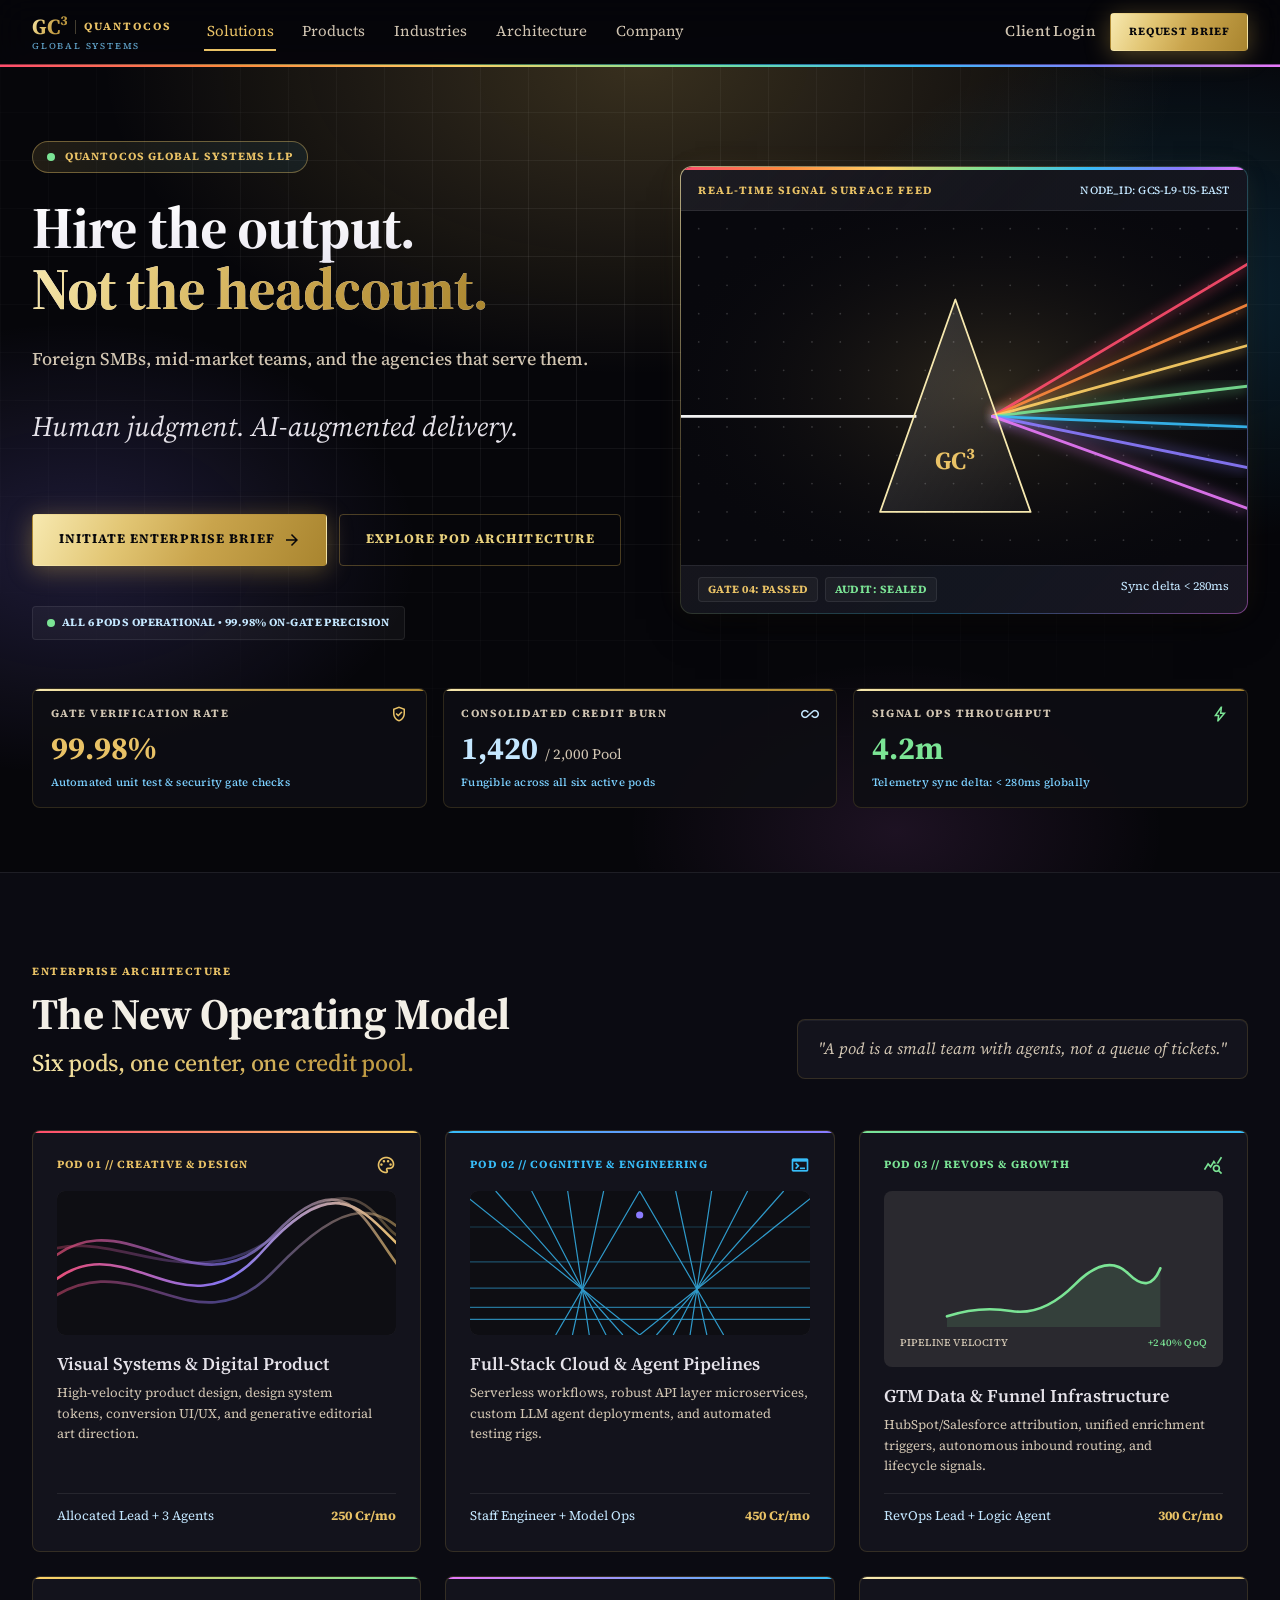
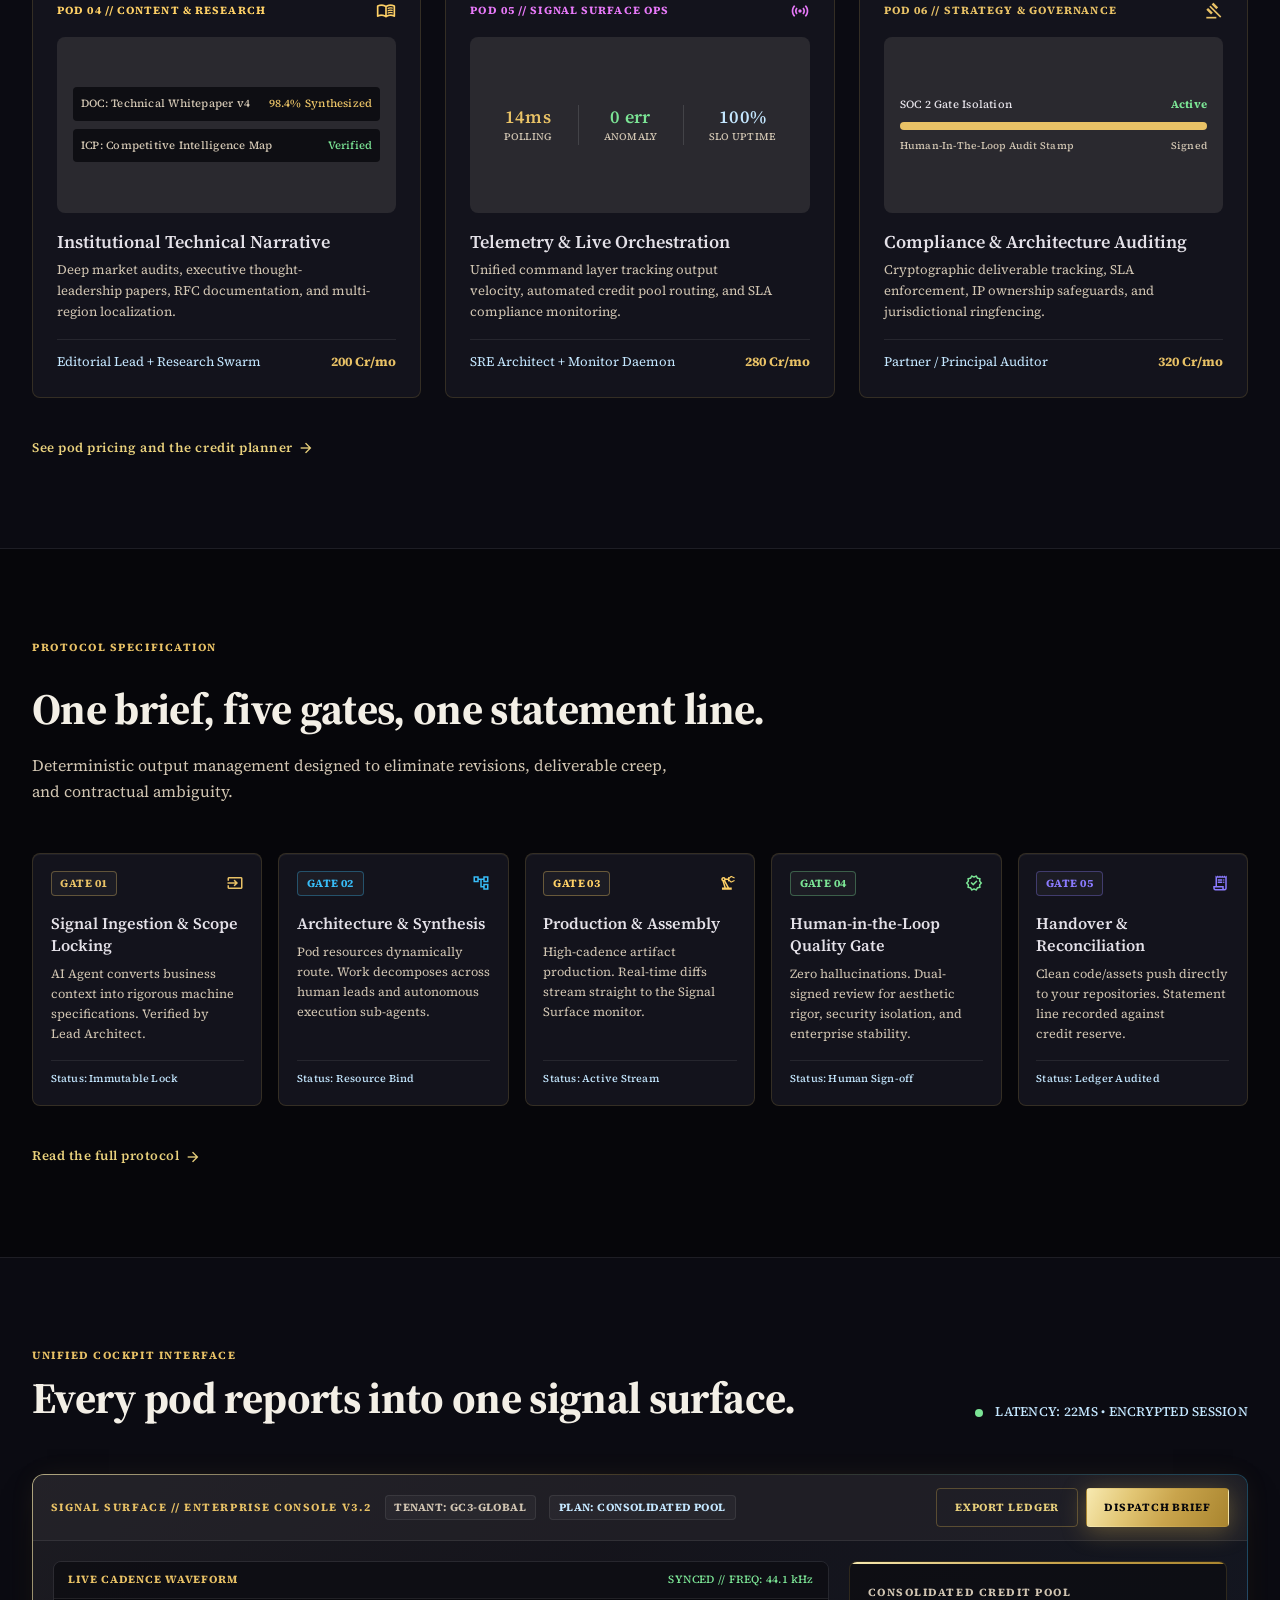
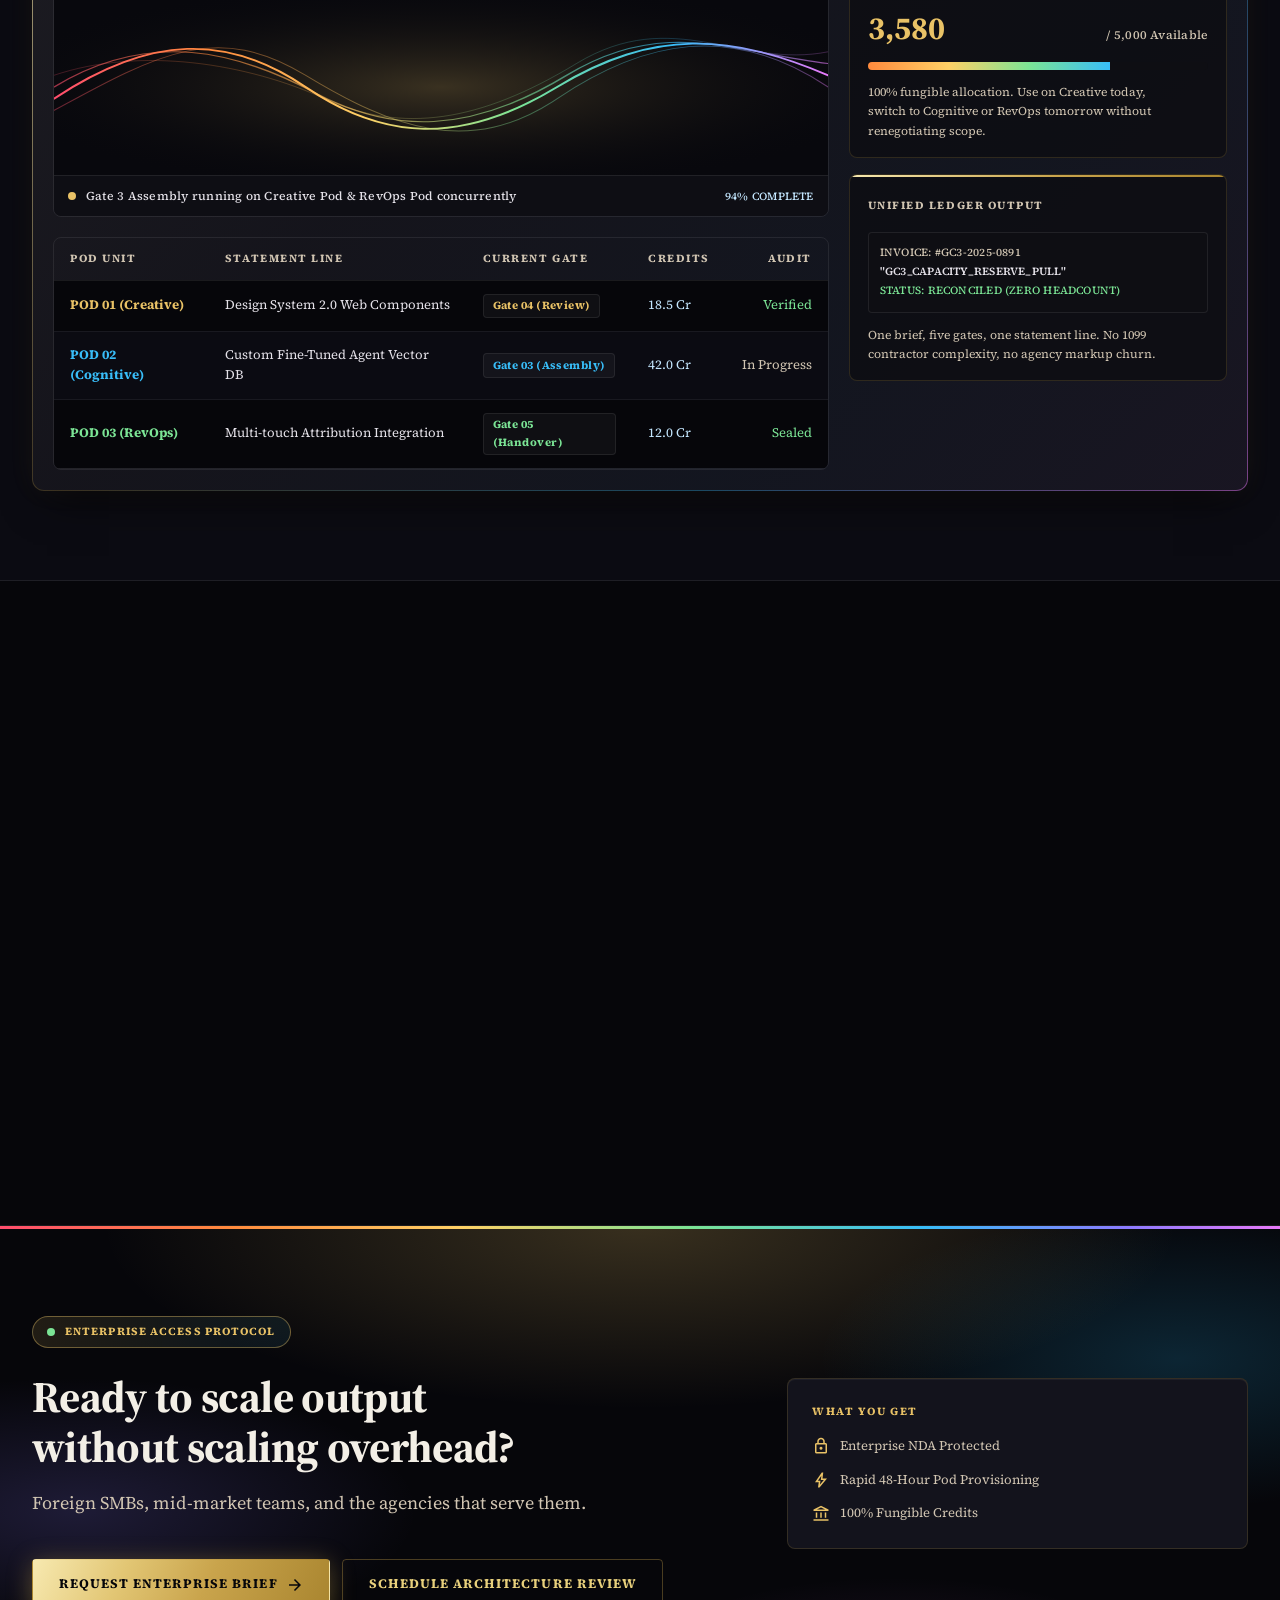
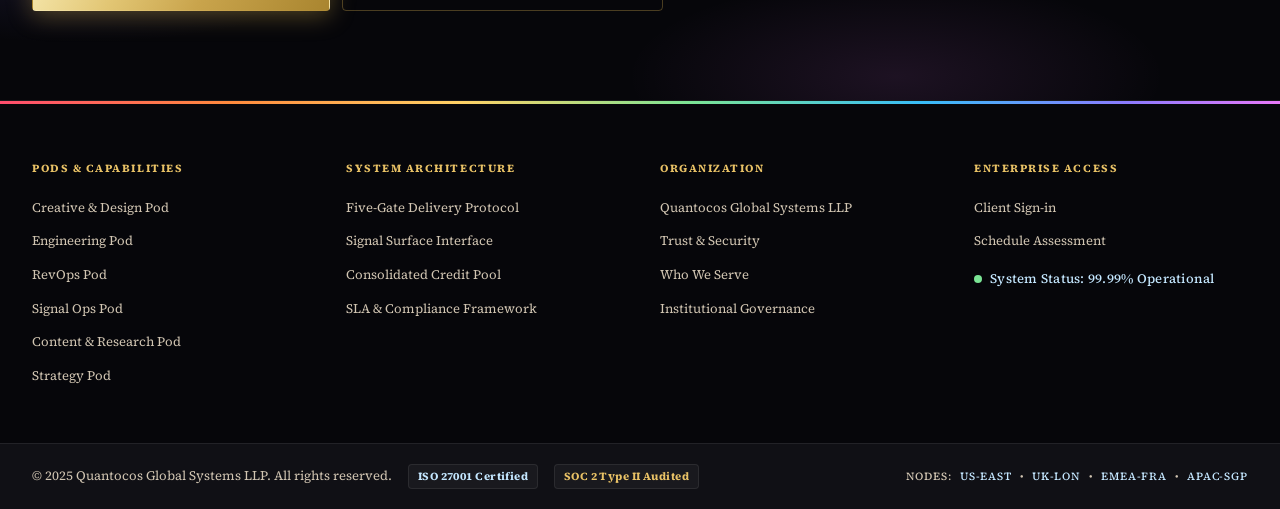
==== index.html @ 800452e9 "GC3 enterprise website: 7-page static site Co-Authored-By: Claude Sonnet 5.5 <noreply@anthropic.com>" ====
<!DOCTYPE html>
<html lang="en"><head><meta charset="utf-8"><meta name="viewport" content="width=device-width, initial-scale=1">
<title>Hire the output. Not the headcount. — GC³ | Quantocos Global Systems</title><meta name="description" content="GC³ by Quantocos Global Systems LLP: six pods, one credit pool, one statement line. Human judgment, AI-augmented delivery."><meta name="theme-color" content="#06060A">
<link rel="preconnect" href="https://fonts.googleapis.com"><link rel="preconnect" href="https://fonts.gstatic.com" crossorigin>
<link href="https://fonts.googleapis.com/css2?family=Source+Serif+4:ital,opsz,wght@0,8..60,400;0,8..60,500;0,8..60,600;0,8..60,700;1,8..60,400;1,8..60,600&display=swap" rel="stylesheet">
<link href="https://fonts.googleapis.com/css2?family=Material+Symbols+Outlined:opsz,wght,FILL,GRAD@24,400,0,0&display=swap" rel="stylesheet">
<link rel="stylesheet" href="assets/site.css"><style>
@media(min-width:1024px){#desk-nav{display:flex!important}#login-link{display:inline-flex!important}#menu-btn{display:none!important}}
@media(max-width:480px){#hdr-cta{padding:.55rem .8rem}}
</style>
<script>document.documentElement.className+=' js'</script></head>
<body><header class="site-header"><div class="wrap"><div class="bar-row">
<div class="row" style="gap:2rem;flex-wrap:nowrap"><a href="index.html" style="text-decoration:none;display:flex;flex-direction:column;line-height:1.15" aria-label="GC³ Quantocos home">
<span class="row" style="gap:.5rem;flex-wrap:nowrap"><span class="t-md gold-text" style="font-size:1.35rem;font-weight:700">GC³</span><span style="width:1px;height:14px;background:rgba(77,70,55,.9)"></span><span class="eyebrow" style="letter-spacing:.18em">Quantocos</span></span>
<span class="mono" style="font-size:9px;letter-spacing:.2em;color:#7bd0ff;opacity:.75">GLOBAL SYSTEMS</span></a>
<nav class="row" style="gap:1.5rem;display:none" id="desk-nav" aria-label="Primary"><a class="nav-link" href="index.html" aria-current="page">Solutions</a><a class="nav-link" href="products.html">Products</a><a class="nav-link" href="industries.html">Industries</a><a class="nav-link" href="architecture.html">Architecture</a><a class="nav-link" href="company.html">Company</a></nav></div>
<div class="row" style="gap:.75rem;flex-wrap:nowrap"><a class="nav-link mono" id="login-link" href="login.html" style="display:none">Client Login</a>
<a class="btn btn-primary btn-sm" id="hdr-cta" href="request-brief.html">Request Brief</a>
<button class="menu-btn" id="menu-btn" aria-label="Menu" aria-expanded="false" aria-controls="mobile-menu"><span class="material-symbols-outlined">menu</span></button></div></div></div>
<div class="mobile-menu" id="mobile-menu"><a class="m-link" href="index.html" aria-current="page">Solutions</a><a class="m-link" href="products.html">Products</a><a class="m-link" href="industries.html">Industries</a><a class="m-link" href="architecture.html">Architecture</a><a class="m-link" href="company.html">Company</a><a class="m-link" href="login.html">Client Login</a></div></header><main>
<section class="hero" style="padding-block:clamp(3rem,6vw,5rem) clamp(2.5rem,5vw,4rem)"><div class="grid-bg" style="position:absolute;inset:0"></div><div class="spectrum-line" style="position:absolute;top:0;left:0;right:0"></div>
<div class="wrap"><div class="hero-grid">
<div class="hero-copy">
<span class="pill reveal"><span class="dot pulse"></span>Quantocos Global Systems LLP</span>
<h1 class="t-hero reveal">Hire the output.<br><span class="gold-text">Not the headcount.</span></h1>
<p class="lead mt-3 reveal maxw-md" style="font-weight:500">Foreign SMBs, mid-market teams, and the agencies that serve them.</p>
<p class="t-serif mt-2 reveal">Human judgment. AI-augmented delivery.</p>
<div class="row mt-4 reveal"><a class="btn btn-primary" href="request-brief.html">Initiate Enterprise Brief <span class="material-symbols-outlined" style="font-size:18px">arrow_forward</span></a><a class="btn btn-secondary" href="#pod-matrix">Explore Pod Architecture</a></div>
<span class="chip mono mt-4 reveal" style="padding:.45rem .9rem;color:#c4e7ff;font-size:11px"><span class="dot"></span>ALL 6 PODS OPERATIONAL • 99.98% ON-GATE PRECISION</span>
</div>
<div class="hero-art reveal"><div class="cockpit">
<div class="spectrum-line"></div>
<div class="row between" style="padding:.7rem 1.1rem;border-bottom:1px solid var(--line)"><span class="eyebrow">Real-time signal surface feed</span><span class="mono" style="color:#c4e7ff;font-size:11px">NODE_ID: GCS-L9-US-EAST</span></div>
<div class="cockpit-stage" style="aspect-ratio:16/10"><svg viewBox="0 0 640 400" preserveAspectRatio="xMidYMid slice" aria-hidden="true"><defs><filter id="bl" x="-20%" y="-20%" width="140%" height="140%"><feGaussianBlur stdDeviation="6"/></filter><radialGradient id="pg" cx=".55" cy=".5" r=".6"><stop offset="0" stop-color="#e9c266" stop-opacity=".16"/><stop offset="1" stop-color="#06060A" stop-opacity="0"/></radialGradient><linearGradient id="pf" x1="0" x2="1" y1="0" y2="1"><stop offset="0" stop-color="#fff" stop-opacity=".16"/><stop offset="1" stop-color="#fff" stop-opacity=".03"/></linearGradient></defs><rect width="640" height="400" fill="#08080d"/><rect width="640" height="400" fill="url(#pg)"/><circle cx="20" cy="20" r="1" fill="rgba(255,255,255,.18)"/><circle cx="20" cy="52" r="1" fill="rgba(255,255,255,.18)"/><circle cx="20" cy="84" r="1" fill="rgba(255,255,255,.18)"/><circle cx="20" cy="116" r="1" fill="rgba(255,255,255,.18)"/><circle cx="20" cy="148" r="1" fill="rgba(255,255,255,.18)"/><circle cx="20" cy="180" r="1" fill="rgba(255,255,255,.18)"/><circle cx="20" cy="212" r="1" fill="rgba(255,255,255,.18)"/><circle cx="20" cy="244" r="1" fill="rgba(255,255,255,.18)"/><circle cx="20" cy="276" r="1" fill="rgba(255,255,255,.18)"/><circle cx="20" cy="308" r="1" fill="rgba(255,255,255,.18)"/><circle cx="20" cy="340" r="1" fill="rgba(255,255,255,.18)"/><circle cx="20" cy="372" r="1" fill="rgba(255,255,255,.18)"/><circle cx="52" cy="20" r="1" fill="rgba(255,255,255,.18)"/><circle cx="52" cy="52" r="1" fill="rgba(255,255,255,.18)"/><circle cx="52" cy="84" r="1" fill="rgba(255,255,255,.18)"/><circle cx="52" cy="116" r="1" fill="rgba(255,255,255,.18)"/><circle cx="52" cy="148" r="1" fill="rgba(255,255,255,.18)"/><circle cx="52" cy="180" r="1" fill="rgba(255,255,255,.18)"/><circle cx="52" cy="212" r="1" fill="rgba(255,255,255,.18)"/><circle cx="52" cy="244" r="1" fill="rgba(255,255,255,.18)"/><circle cx="52" cy="276" r="1" fill="rgba(255,255,255,.18)"/><circle cx="52" cy="308" r="1" fill="rgba(255,255,255,.18)"/><circle cx="52" cy="340" r="1" fill="rgba(255,255,255,.18)"/><circle cx="52" cy="372" r="1" fill="rgba(255,255,255,.18)"/><circle cx="84" cy="20" r="1" fill="rgba(255,255,255,.18)"/><circle cx="84" cy="52" r="1" fill="rgba(255,255,255,.18)"/><circle cx="84" cy="84" r="1" fill="rgba(255,255,255,.18)"/><circle cx="84" cy="116" r="1" fill="rgba(255,255,255,.18)"/><circle cx="84" cy="148" r="1" fill="rgba(255,255,255,.18)"/><circle cx="84" cy="180" r="1" fill="rgba(255,255,255,.18)"/><circle cx="84" cy="212" r="1" fill="rgba(255,255,255,.18)"/><circle cx="84" cy="244" r="1" fill="rgba(255,255,255,.18)"/><circle cx="84" cy="276" r="1" fill="rgba(255,255,255,.18)"/><circle cx="84" cy="308" r="1" fill="rgba(255,255,255,.18)"/><circle cx="84" cy="340" r="1" fill="rgba(255,255,255,.18)"/><circle cx="84" cy="372" r="1" fill="rgba(255,255,255,.18)"/><circle cx="116" cy="20" r="1" fill="rgba(255,255,255,.18)"/><circle cx="116" cy="52" r="1" fill="rgba(255,255,255,.18)"/><circle cx="116" cy="84" r="1" fill="rgba(255,255,255,.18)"/><circle cx="116" cy="116" r="1" fill="rgba(255,255,255,.18)"/><circle cx="116" cy="148" r="1" fill="rgba(255,255,255,.18)"/><circle cx="116" cy="180" r="1" fill="rgba(255,255,255,.18)"/><circle cx="116" cy="212" r="1" fill="rgba(255,255,255,.18)"/><circle cx="116" cy="244" r="1" fill="rgba(255,255,255,.18)"/><circle cx="116" cy="276" r="1" fill="rgba(255,255,255,.18)"/><circle cx="116" cy="308" r="1" fill="rgba(255,255,255,.18)"/><circle cx="116" cy="340" r="1" fill="rgba(255,255,255,.18)"/><circle cx="116" cy="372" r="1" fill="rgba(255,255,255,.18)"/><circle cx="148" cy="20" r="1" fill="rgba(255,255,255,.18)"/><circle cx="148" cy="52" r="1" fill="rgba(255,255,255,.18)"/><circle cx="148" cy="84" r="1" fill="rgba(255,255,255,.18)"/><circle cx="148" cy="116" r="1" fill="rgba(255,255,255,.18)"/><circle cx="148" cy="148" r="1" fill="rgba(255,255,255,.18)"/><circle cx="148" cy="180" r="1" fill="rgba(255,255,255,.18)"/><circle cx="148" cy="212" r="1" fill="rgba(255,255,255,.18)"/><circle cx="148" cy="244" r="1" fill="rgba(255,255,255,.18)"/><circle cx="148" cy="276" r="1" fill="rgba(255,255,255,.18)"/><circle cx="148" cy="308" r="1" fill="rgba(255,255,255,.18)"/><circle cx="148" cy="340" r="1" fill="rgba(255,255,255,.18)"/><circle cx="148" cy="372" r="1" fill="rgba(255,255,255,.18)"/><circle cx="180" cy="20" r="1" fill="rgba(255,255,255,.18)"/><circle cx="180" cy="52" r="1" fill="rgba(255,255,255,.18)"/><circle cx="180" cy="84" r="1" fill="rgba(255,255,255,.18)"/><circle cx="180" cy="116" r="1" fill="rgba(255,255,255,.18)"/><circle cx="180" cy="148" r="1" fill="rgba(255,255,255,.18)"/><circle cx="180" cy="180" r="1" fill="rgba(255,255,255,.18)"/><circle cx="180" cy="212" r="1" fill="rgba(255,255,255,.18)"/><circle cx="180" cy="244" r="1" fill="rgba(255,255,255,.18)"/><circle cx="180" cy="276" r="1" fill="rgba(255,255,255,.18)"/><circle cx="180" cy="308" r="1" fill="rgba(255,255,255,.18)"/><circle cx="180" cy="340" r="1" fill="rgba(255,255,255,.18)"/><circle cx="180" cy="372" r="1" fill="rgba(255,255,255,.18)"/><circle cx="212" cy="20" r="1" fill="rgba(255,255,255,.18)"/><circle cx="212" cy="52" r="1" fill="rgba(255,255,255,.18)"/><circle cx="212" cy="84" r="1" fill="rgba(255,255,255,.18)"/><circle cx="212" cy="116" r="1" fill="rgba(255,255,255,.18)"/><circle cx="212" cy="148" r="1" fill="rgba(255,255,255,.18)"/><circle cx="212" cy="180" r="1" fill="rgba(255,255,255,.18)"/><circle cx="212" cy="212" r="1" fill="rgba(255,255,255,.18)"/><circle cx="212" cy="244" r="1" fill="rgba(255,255,255,.18)"/><circle cx="212" cy="276" r="1" fill="rgba(255,255,255,.18)"/><circle cx="212" cy="308" r="1" fill="rgba(255,255,255,.18)"/><circle cx="212" cy="340" r="1" fill="rgba(255,255,255,.18)"/><circle cx="212" cy="372" r="1" fill="rgba(255,255,255,.18)"/><circle cx="244" cy="20" r="1" fill="rgba(255,255,255,.18)"/><circle cx="244" cy="52" r="1" fill="rgba(255,255,255,.18)"/><circle cx="244" cy="84" r="1" fill="rgba(255,255,255,.18)"/><circle cx="244" cy="116" r="1" fill="rgba(255,255,255,.18)"/><circle cx="244" cy="148" r="1" fill="rgba(255,255,255,.18)"/><circle cx="244" cy="180" r="1" fill="rgba(255,255,255,.18)"/><circle cx="244" cy="212" r="1" fill="rgba(255,255,255,.18)"/><circle cx="244" cy="244" r="1" fill="rgba(255,255,255,.18)"/><circle cx="244" cy="276" r="1" fill="rgba(255,255,255,.18)"/><circle cx="244" cy="308" r="1" fill="rgba(255,255,255,.18)"/><circle cx="244" cy="340" r="1" fill="rgba(255,255,255,.18)"/><circle cx="244" cy="372" r="1" fill="rgba(255,255,255,.18)"/><circle cx="276" cy="20" r="1" fill="rgba(255,255,255,.18)"/><circle cx="276" cy="52" r="1" fill="rgba(255,255,255,.18)"/><circle cx="276" cy="84" r="1" fill="rgba(255,255,255,.18)"/><circle cx="276" cy="116" r="1" fill="rgba(255,255,255,.18)"/><circle cx="276" cy="148" r="1" fill="rgba(255,255,255,.18)"/><circle cx="276" cy="180" r="1" fill="rgba(255,255,255,.18)"/><circle cx="276" cy="212" r="1" fill="rgba(255,255,255,.18)"/><circle cx="276" cy="244" r="1" fill="rgba(255,255,255,.18)"/><circle cx="276" cy="276" r="1" fill="rgba(255,255,255,.18)"/><circle cx="276" cy="308" r="1" fill="rgba(255,255,255,.18)"/><circle cx="276" cy="340" r="1" fill="rgba(255,255,255,.18)"/><circle cx="276" cy="372" r="1" fill="rgba(255,255,255,.18)"/><circle cx="308" cy="20" r="1" fill="rgba(255,255,255,.18)"/><circle cx="308" cy="52" r="1" fill="rgba(255,255,255,.18)"/><circle cx="308" cy="84" r="1" fill="rgba(255,255,255,.18)"/><circle cx="308" cy="116" r="1" fill="rgba(255,255,255,.18)"/><circle cx="308" cy="148" r="1" fill="rgba(255,255,255,.18)"/><circle cx="308" cy="180" r="1" fill="rgba(255,255,255,.18)"/><circle cx="308" cy="212" r="1" fill="rgba(255,255,255,.18)"/><circle cx="308" cy="244" r="1" fill="rgba(255,255,255,.18)"/><circle cx="308" cy="276" r="1" fill="rgba(255,255,255,.18)"/><circle cx="308" cy="308" r="1" fill="rgba(255,255,255,.18)"/><circle cx="308" cy="340" r="1" fill="rgba(255,255,255,.18)"/><circle cx="308" cy="372" r="1" fill="rgba(255,255,255,.18)"/><circle cx="340" cy="20" r="1" fill="rgba(255,255,255,.18)"/><circle cx="340" cy="52" r="1" fill="rgba(255,255,255,.18)"/><circle cx="340" cy="84" r="1" fill="rgba(255,255,255,.18)"/><circle cx="340" cy="116" r="1" fill="rgba(255,255,255,.18)"/><circle cx="340" cy="148" r="1" fill="rgba(255,255,255,.18)"/><circle cx="340" cy="180" r="1" fill="rgba(255,255,255,.18)"/><circle cx="340" cy="212" r="1" fill="rgba(255,255,255,.18)"/><circle cx="340" cy="244" r="1" fill="rgba(255,255,255,.18)"/><circle cx="340" cy="276" r="1" fill="rgba(255,255,255,.18)"/><circle cx="340" cy="308" r="1" fill="rgba(255,255,255,.18)"/><circle cx="340" cy="340" r="1" fill="rgba(255,255,255,.18)"/><circle cx="340" cy="372" r="1" fill="rgba(255,255,255,.18)"/><circle cx="372" cy="20" r="1" fill="rgba(255,255,255,.18)"/><circle cx="372" cy="52" r="1" fill="rgba(255,255,255,.18)"/><circle cx="372" cy="84" r="1" fill="rgba(255,255,255,.18)"/><circle cx="372" cy="116" r="1" fill="rgba(255,255,255,.18)"/><circle cx="372" cy="148" r="1" fill="rgba(255,255,255,.18)"/><circle cx="372" cy="180" r="1" fill="rgba(255,255,255,.18)"/><circle cx="372" cy="212" r="1" fill="rgba(255,255,255,.18)"/><circle cx="372" cy="244" r="1" fill="rgba(255,255,255,.18)"/><circle cx="372" cy="276" r="1" fill="rgba(255,255,255,.18)"/><circle cx="372" cy="308" r="1" fill="rgba(255,255,255,.18)"/><circle cx="372" cy="340" r="1" fill="rgba(255,255,255,.18)"/><circle cx="372" cy="372" r="1" fill="rgba(255,255,255,.18)"/><circle cx="404" cy="20" r="1" fill="rgba(255,255,255,.18)"/><circle cx="404" cy="52" r="1" fill="rgba(255,255,255,.18)"/><circle cx="404" cy="84" r="1" fill="rgba(255,255,255,.18)"/><circle cx="404" cy="116" r="1" fill="rgba(255,255,255,.18)"/><circle cx="404" cy="148" r="1" fill="rgba(255,255,255,.18)"/><circle cx="404" cy="180" r="1" fill="rgba(255,255,255,.18)"/><circle cx="404" cy="212" r="1" fill="rgba(255,255,255,.18)"/><circle cx="404" cy="244" r="1" fill="rgba(255,255,255,.18)"/><circle cx="404" cy="276" r="1" fill="rgba(255,255,255,.18)"/><circle cx="404" cy="308" r="1" fill="rgba(255,255,255,.18)"/><circle cx="404" cy="340" r="1" fill="rgba(255,255,255,.18)"/><circle cx="404" cy="372" r="1" fill="rgba(255,255,255,.18)"/><circle cx="436" cy="20" r="1" fill="rgba(255,255,255,.18)"/><circle cx="436" cy="52" r="1" fill="rgba(255,255,255,.18)"/><circle cx="436" cy="84" r="1" fill="rgba(255,255,255,.18)"/><circle cx="436" cy="116" r="1" fill="rgba(255,255,255,.18)"/><circle cx="436" cy="148" r="1" fill="rgba(255,255,255,.18)"/><circle cx="436" cy="180" r="1" fill="rgba(255,255,255,.18)"/><circle cx="436" cy="212" r="1" fill="rgba(255,255,255,.18)"/><circle cx="436" cy="244" r="1" fill="rgba(255,255,255,.18)"/><circle cx="436" cy="276" r="1" fill="rgba(255,255,255,.18)"/><circle cx="436" cy="308" r="1" fill="rgba(255,255,255,.18)"/><circle cx="436" cy="340" r="1" fill="rgba(255,255,255,.18)"/><circle cx="436" cy="372" r="1" fill="rgba(255,255,255,.18)"/><circle cx="468" cy="20" r="1" fill="rgba(255,255,255,.18)"/><circle cx="468" cy="52" r="1" fill="rgba(255,255,255,.18)"/><circle cx="468" cy="84" r="1" fill="rgba(255,255,255,.18)"/><circle cx="468" cy="116" r="1" fill="rgba(255,255,255,.18)"/><circle cx="468" cy="148" r="1" fill="rgba(255,255,255,.18)"/><circle cx="468" cy="180" r="1" fill="rgba(255,255,255,.18)"/><circle cx="468" cy="212" r="1" fill="rgba(255,255,255,.18)"/><circle cx="468" cy="244" r="1" fill="rgba(255,255,255,.18)"/><circle cx="468" cy="276" r="1" fill="rgba(255,255,255,.18)"/><circle cx="468" cy="308" r="1" fill="rgba(255,255,255,.18)"/><circle cx="468" cy="340" r="1" fill="rgba(255,255,255,.18)"/><circle cx="468" cy="372" r="1" fill="rgba(255,255,255,.18)"/><circle cx="500" cy="20" r="1" fill="rgba(255,255,255,.18)"/><circle cx="500" cy="52" r="1" fill="rgba(255,255,255,.18)"/><circle cx="500" cy="84" r="1" fill="rgba(255,255,255,.18)"/><circle cx="500" cy="116" r="1" fill="rgba(255,255,255,.18)"/><circle cx="500" cy="148" r="1" fill="rgba(255,255,255,.18)"/><circle cx="500" cy="180" r="1" fill="rgba(255,255,255,.18)"/><circle cx="500" cy="212" r="1" fill="rgba(255,255,255,.18)"/><circle cx="500" cy="244" r="1" fill="rgba(255,255,255,.18)"/><circle cx="500" cy="276" r="1" fill="rgba(255,255,255,.18)"/><circle cx="500" cy="308" r="1" fill="rgba(255,255,255,.18)"/><circle cx="500" cy="340" r="1" fill="rgba(255,255,255,.18)"/><circle cx="500" cy="372" r="1" fill="rgba(255,255,255,.18)"/><circle cx="532" cy="20" r="1" fill="rgba(255,255,255,.18)"/><circle cx="532" cy="52" r="1" fill="rgba(255,255,255,.18)"/><circle cx="532" cy="84" r="1" fill="rgba(255,255,255,.18)"/><circle cx="532" cy="116" r="1" fill="rgba(255,255,255,.18)"/><circle cx="532" cy="148" r="1" fill="rgba(255,255,255,.18)"/><circle cx="532" cy="180" r="1" fill="rgba(255,255,255,.18)"/><circle cx="532" cy="212" r="1" fill="rgba(255,255,255,.18)"/><circle cx="532" cy="244" r="1" fill="rgba(255,255,255,.18)"/><circle cx="532" cy="276" r="1" fill="rgba(255,255,255,.18)"/><circle cx="532" cy="308" r="1" fill="rgba(255,255,255,.18)"/><circle cx="532" cy="340" r="1" fill="rgba(255,255,255,.18)"/><circle cx="532" cy="372" r="1" fill="rgba(255,255,255,.18)"/><circle cx="564" cy="20" r="1" fill="rgba(255,255,255,.18)"/><circle cx="564" cy="52" r="1" fill="rgba(255,255,255,.18)"/><circle cx="564" cy="84" r="1" fill="rgba(255,255,255,.18)"/><circle cx="564" cy="116" r="1" fill="rgba(255,255,255,.18)"/><circle cx="564" cy="148" r="1" fill="rgba(255,255,255,.18)"/><circle cx="564" cy="180" r="1" fill="rgba(255,255,255,.18)"/><circle cx="564" cy="212" r="1" fill="rgba(255,255,255,.18)"/><circle cx="564" cy="244" r="1" fill="rgba(255,255,255,.18)"/><circle cx="564" cy="276" r="1" fill="rgba(255,255,255,.18)"/><circle cx="564" cy="308" r="1" fill="rgba(255,255,255,.18)"/><circle cx="564" cy="340" r="1" fill="rgba(255,255,255,.18)"/><circle cx="564" cy="372" r="1" fill="rgba(255,255,255,.18)"/><circle cx="596" cy="20" r="1" fill="rgba(255,255,255,.18)"/><circle cx="596" cy="52" r="1" fill="rgba(255,255,255,.18)"/><circle cx="596" cy="84" r="1" fill="rgba(255,255,255,.18)"/><circle cx="596" cy="116" r="1" fill="rgba(255,255,255,.18)"/><circle cx="596" cy="148" r="1" fill="rgba(255,255,255,.18)"/><circle cx="596" cy="180" r="1" fill="rgba(255,255,255,.18)"/><circle cx="596" cy="212" r="1" fill="rgba(255,255,255,.18)"/><circle cx="596" cy="244" r="1" fill="rgba(255,255,255,.18)"/><circle cx="596" cy="276" r="1" fill="rgba(255,255,255,.18)"/><circle cx="596" cy="308" r="1" fill="rgba(255,255,255,.18)"/><circle cx="596" cy="340" r="1" fill="rgba(255,255,255,.18)"/><circle cx="596" cy="372" r="1" fill="rgba(255,255,255,.18)"/><circle cx="628" cy="20" r="1" fill="rgba(255,255,255,.18)"/><circle cx="628" cy="52" r="1" fill="rgba(255,255,255,.18)"/><circle cx="628" cy="84" r="1" fill="rgba(255,255,255,.18)"/><circle cx="628" cy="116" r="1" fill="rgba(255,255,255,.18)"/><circle cx="628" cy="148" r="1" fill="rgba(255,255,255,.18)"/><circle cx="628" cy="180" r="1" fill="rgba(255,255,255,.18)"/><circle cx="628" cy="212" r="1" fill="rgba(255,255,255,.18)"/><circle cx="628" cy="244" r="1" fill="rgba(255,255,255,.18)"/><circle cx="628" cy="276" r="1" fill="rgba(255,255,255,.18)"/><circle cx="628" cy="308" r="1" fill="rgba(255,255,255,.18)"/><circle cx="628" cy="340" r="1" fill="rgba(255,255,255,.18)"/><circle cx="628" cy="372" r="1" fill="rgba(255,255,255,.18)"/><path d="M0 232L266 232" stroke="#fff" stroke-width="3" opacity=".95"/><path d="M0 232L266 232" stroke="#fff" stroke-width="12" opacity=".28" filter="url(#bl)"/><path d="M352 232L640 60" stroke="#FF4D6D" stroke-width="14" opacity=".22" filter="url(#bl)"/><path d="M352 232L640 106" stroke="#FF8A3D" stroke-width="14" opacity=".22" filter="url(#bl)"/><path d="M352 232L640 152" stroke="#FFD166" stroke-width="14" opacity=".22" filter="url(#bl)"/><path d="M352 232L640 198" stroke="#7BE495" stroke-width="14" opacity=".22" filter="url(#bl)"/><path d="M352 232L640 244" stroke="#38BDF8" stroke-width="14" opacity=".22" filter="url(#bl)"/><path d="M352 232L640 290" stroke="#8B7BFF" stroke-width="14" opacity=".22" filter="url(#bl)"/><path d="M352 232L640 336" stroke="#E879F9" stroke-width="14" opacity=".22" filter="url(#bl)"/><path d="M352 232L640 60" stroke="#FF4D6D" stroke-width="3.2" stroke-linecap="round" opacity=".9"/><path d="M352 232L640 106" stroke="#FF8A3D" stroke-width="3.2" stroke-linecap="round" opacity=".9"/><path d="M352 232L640 152" stroke="#FFD166" stroke-width="3.2" stroke-linecap="round" opacity=".9"/><path d="M352 232L640 198" stroke="#7BE495" stroke-width="3.2" stroke-linecap="round" opacity=".9"/><path d="M352 232L640 244" stroke="#38BDF8" stroke-width="3.2" stroke-linecap="round" opacity=".9"/><path d="M352 232L640 290" stroke="#8B7BFF" stroke-width="3.2" stroke-linecap="round" opacity=".9"/><path d="M352 232L640 336" stroke="#E879F9" stroke-width="3.2" stroke-linecap="round" opacity=".9"/><path d="M310 100L225 340H395Z" fill="url(#pf)" stroke="#F7E9B0" stroke-width="2" stroke-linejoin="round"/><text x="310" y="292" text-anchor="middle" font-family="Source Serif 4, Georgia, serif" font-size="28" font-weight="700" fill="#e9c266">GC³</text></svg></div>
<div class="stage-foot"><span class="row" style="gap:.4rem"><span class="chip tag-gold">GATE 04: PASSED</span><span class="chip tag-g">AUDIT: SEALED</span></span><span>Sync delta &lt; 280ms</span></div>
</div></div>
</div>
<div class="grid g-tiles reveal" style="margin-top:clamp(2rem,4vw,3rem);gap:1rem"><div class="tile"><div class="row between" style="flex-wrap:nowrap"><span class="cap">Gate Verification Rate</span><span class="material-symbols-outlined tag-gold" style="font-size:18px">verified_user</span></div><div class="num tag-gold mt-1">99.98%</div><div class="mono mt-1" style="font-size:11px;color:#7bd0ff">Automated unit test &amp; security gate checks</div></div><div class="tile"><div class="row between" style="flex-wrap:nowrap"><span class="cap">Consolidated Credit Burn</span><span class="material-symbols-outlined tag-ice" style="font-size:18px">all_inclusive</span></div><div class="num tag-ice mt-1">1,420 <span style="font-size:.9rem;font-weight:400;color:#d1c5b2">/ 2,000 Pool</span></div><div class="mono mt-1" style="font-size:11px;color:#7bd0ff">Fungible across all six active pods</div></div><div class="tile"><div class="row between" style="flex-wrap:nowrap"><span class="cap">Signal Ops Throughput</span><span class="material-symbols-outlined tag-g" style="font-size:18px">bolt</span></div><div class="num tag-g mt-1">4.2m</div><div class="mono mt-1" style="font-size:11px;color:#7bd0ff">Telemetry sync delta: &lt; 280ms globally</div></div></div>
</div></section>

<section class="section bg-band bordered-y" id="pod-matrix"><div class="wrap">
<div class="sec-head split-head reveal"><div><span class="eyebrow">Enterprise Architecture</span><h2 class="t-xl mt-1">The New Operating Model</h2><p class="t-md gold-text mt-1" style="font-weight:500">Six pods, one center, one credit pool.</p></div><div class="card maxw-sm" style="padding:1rem 1.25rem"><p class="muted" style="margin:0;font-style:italic">"A pod is a small team with agents, not a queue of tickets."</p></div></div>
<div class="grid g3"><article class="card lift reveal col" style="transition-delay:0ms"><span class="topline" style="background:linear-gradient(90deg,#FF4D6D,#FFD166)"></span>
<div class="row between mb-2" style="flex-wrap:nowrap"><span class="mono tag-gold" style="font-size:11px;font-weight:700;letter-spacing:.1em">POD 01 // CREATIVE &amp; DESIGN</span><span class="material-symbols-outlined ico tag-gold">palette</span></div>
<div class="pod-art" style="padding:0"><svg viewBox="0 0 300 120" preserveAspectRatio="xMidYMid slice" aria-hidden="true"><defs><linearGradient id="rb" x1="0" x2="1"><stop offset="0" stop-color="#FF4D6D"/><stop offset=".5" stop-color="#8B7BFF"/><stop offset="1" stop-color="#FFD166"/></linearGradient></defs><rect width="300" height="120" fill="#0e0e13"/><g fill="none" stroke="url(#rb)" stroke-width="2.2" stroke-linecap="round" opacity=".95"><path d="M-10 90C60 10 110 130 180 50S270 30 310 60"/><path d="M-10 70C60 -10 120 110 190 36S270 50 310 80" opacity=".7"/><path d="M-10 100C70 30 120 140 190 66S280 20 310 44" opacity=".5"/><path d="M-10 55C50 20 120 100 200 30S280 70 310 30" opacity=".35"/></g></svg></div><h3 class="t-sm" style="margin-bottom:.4rem">Visual Systems &amp; Digital Product</h3>
<p class="muted" style="font-size:13px;margin:0 0 1rem">High-velocity product design, design system tokens, conversion UI/UX, and generative editorial art direction.</p>
<div class="pod-foot"><span>Allocated Lead + 3 Agents</span><b>250 Cr/mo</b></div></article><article class="card lift reveal col" style="transition-delay:80ms"><span class="topline" style="background:linear-gradient(90deg,#38BDF8,#8B7BFF)"></span>
<div class="row between mb-2" style="flex-wrap:nowrap"><span class="mono tag-c" style="font-size:11px;font-weight:700;letter-spacing:.1em">POD 02 // COGNITIVE &amp; ENGINEERING</span><span class="material-symbols-outlined ico tag-c">terminal</span></div>
<div class="pod-art" style="padding:0"><svg viewBox="0 0 300 120" preserveAspectRatio="xMidYMid slice" aria-hidden="true"><rect width="300" height="120" fill="#0e0e13"/><g stroke="#38BDF8" stroke-width="1" fill="none" opacity=".8"><path d="M150 120L0 0M150 120L300 0" /><path d="M136 120L30 0M164 120L270 0" /><path d="M122 120L60 0M178 120L240 0" /><path d="M108 120L90 0M192 120L210 0" /><path d="M94 120L120 0M206 120L180 0" /><path d="M80 120L150 0M220 120L150 0" /><path d="M0 107H300" opacity="0.87"/><path d="M0 97H300" opacity="0.74"/><path d="M0 81H300" opacity="0.61"/><path d="M0 59H300" opacity="0.48"/><path d="M0 30H300" opacity="0.35"/><path d="M0 -5H300" opacity="0.22"/></g><circle cx="150" cy="20" r="3" fill="#8B7BFF"/></svg></div><h3 class="t-sm" style="margin-bottom:.4rem">Full-Stack Cloud &amp; Agent Pipelines</h3>
<p class="muted" style="font-size:13px;margin:0 0 1rem">Serverless workflows, robust API layer microservices, custom LLM agent deployments, and automated testing rigs.</p>
<div class="pod-foot"><span>Staff Engineer + Model Ops</span><b>450 Cr/mo</b></div></article><article class="card lift reveal col" style="transition-delay:160ms"><span class="topline" style="background:linear-gradient(90deg,#7BE495,#38BDF8)"></span>
<div class="row between mb-2" style="flex-wrap:nowrap"><span class="mono tag-g" style="font-size:11px;font-weight:700;letter-spacing:.1em">POD 03 // REVOPS &amp; GROWTH</span><span class="material-symbols-outlined ico tag-g">query_stats</span></div>
<div class="pod-art" style="justify-content:flex-end"><svg viewBox="0 0 200 60" style="height:4rem" fill="none" stroke="#7BE495" aria-hidden="true"><path d="M0 50Q30 40 60 45T120 20T170 10T200 5" stroke-linecap="round" stroke-width="2.5"/><path d="M0 50Q30 40 60 45T120 20T170 10T200 5L200 60L0 60Z" fill="#7BE495" fill-opacity=".12" stroke="none"/></svg><div class="row between mono" style="font-size:10px;color:#d1c5b2"><span>PIPELINE VELOCITY</span><span class="tag-g">+240% QoQ</span></div></div><h3 class="t-sm" style="margin-bottom:.4rem">GTM Data &amp; Funnel Infrastructure</h3>
<p class="muted" style="font-size:13px;margin:0 0 1rem">HubSpot/Salesforce attribution, unified enrichment triggers, autonomous inbound routing, and lifecycle signals.</p>
<div class="pod-foot"><span>RevOps Lead + Logic Agent</span><b>300 Cr/mo</b></div></article><article class="card lift reveal col" style="transition-delay:0ms"><span class="topline" style="background:linear-gradient(90deg,#FFD166,#7BE495)"></span>
<div class="row between mb-2" style="flex-wrap:nowrap"><span class="mono tag-y" style="font-size:11px;font-weight:700;letter-spacing:.1em">POD 04 // CONTENT &amp; RESEARCH</span><span class="material-symbols-outlined ico tag-y">menu_book</span></div>
<div class="pod-art mono" style="font-size:11px"><div class="row between" style="flex-wrap:nowrap;padding:.5rem;border-radius:4px;background:#0e0e13;color:#d1c5b2"><span>DOC: Technical Whitepaper v4</span><span class="tag-gold">98.4% Synthesized</span></div><div class="row between" style="flex-wrap:nowrap;padding:.5rem;border-radius:4px;background:#0e0e13;color:#d1c5b2"><span>ICP: Competitive Intelligence Map</span><span class="tag-g">Verified</span></div></div><h3 class="t-sm" style="margin-bottom:.4rem">Institutional Technical Narrative</h3>
<p class="muted" style="font-size:13px;margin:0 0 1rem">Deep market audits, executive thought-leadership papers, RFC documentation, and multi-region localization.</p>
<div class="pod-foot"><span>Editorial Lead + Research Swarm</span><b>200 Cr/mo</b></div></article><article class="card lift reveal col" style="transition-delay:80ms"><span class="topline" style="background:linear-gradient(90deg,#E879F9,#38BDF8)"></span>
<div class="row between mb-2" style="flex-wrap:nowrap"><span class="mono tag-m" style="font-size:11px;font-weight:700;letter-spacing:.1em">POD 05 // SIGNAL SURFACE OPS</span><span class="material-symbols-outlined ico tag-m">sensors</span></div>
<div class="pod-art" style="flex-direction:row;justify-content:space-around;align-items:center"><div class="center mono"><div class="t-sm tag-gold">14ms</div><div style="font-size:10px;color:#d1c5b2">POLLING</div></div><span style="width:1px;height:40px;background:rgba(255,255,255,.12)"></span><div class="center mono"><div class="t-sm tag-g">0 err</div><div style="font-size:10px;color:#d1c5b2">ANOMALY</div></div><span style="width:1px;height:40px;background:rgba(255,255,255,.12)"></span><div class="center mono"><div class="t-sm tag-ice">100%</div><div style="font-size:10px;color:#d1c5b2">SLO UPTIME</div></div></div><h3 class="t-sm" style="margin-bottom:.4rem">Telemetry &amp; Live Orchestration</h3>
<p class="muted" style="font-size:13px;margin:0 0 1rem">Unified command layer tracking output velocity, automated credit pool routing, and SLA compliance monitoring.</p>
<div class="pod-foot"><span>SRE Architect + Monitor Daemon</span><b>280 Cr/mo</b></div></article><article class="card lift reveal col" style="transition-delay:160ms"><span class="topline" style="background:linear-gradient(90deg,#F7E9B0,#E2C674)"></span>
<div class="row between mb-2" style="flex-wrap:nowrap"><span class="mono tag-gold" style="font-size:11px;font-weight:700;letter-spacing:.1em">POD 06 // STRATEGY &amp; GOVERNANCE</span><span class="material-symbols-outlined ico tag-gold">gavel</span></div>
<div class="pod-art mono" style="font-size:11px"><div class="row between" style="flex-wrap:nowrap"><span>SOC 2 Gate Isolation</span><span class="tag-g" style="font-weight:700">Active</span></div><div class="bar"><i style="width:100%;background:#e9c266"></i></div><div class="row between" style="flex-wrap:nowrap;font-size:10px;color:#d1c5b2"><span>Human-In-The-Loop Audit Stamp</span><span>Signed</span></div></div><h3 class="t-sm" style="margin-bottom:.4rem">Compliance &amp; Architecture Auditing</h3>
<p class="muted" style="font-size:13px;margin:0 0 1rem">Cryptographic deliverable tracking, SLA enforcement, IP ownership safeguards, and jurisdictional ringfencing.</p>
<div class="pod-foot"><span>Partner / Principal Auditor</span><b>320 Cr/mo</b></div></article></div>
<div class="row mt-4 reveal"><a class="link-arrow" href="products.html#pods">See pod pricing and the credit planner <span class="material-symbols-outlined" style="font-size:16px">arrow_forward</span></a></div>
</div></section>

<section class="section bg-void"><div class="wrap">
<div class="sec-head maxw-lg reveal"><span class="eyebrow">Protocol Specification</span><h2 class="t-xl mt-1">One brief, five gates, one statement line.</h2></div>
<p class="muted maxw-md reveal" style="margin-top:-2rem;margin-bottom:3rem">Deterministic output management designed to eliminate revisions, deliverable creep, and contractual ambiguity.</p>
<div class="grid g5" style="gap:1rem"><div class="card lift reveal col" style="padding:1.1rem;transition-delay:0ms"><div class="row between mb-2" style="flex-wrap:nowrap"><span class="chip" style="color:#e9c266;border-color:#e9c26655">GATE 01</span><span class="material-symbols-outlined" style="font-size:18px;color:#e9c266">input</span></div><h3 class="t-sm" style="font-size:1rem;margin-bottom:.5rem">Signal Ingestion &amp; Scope Locking</h3><p class="muted" style="font-size:12.5px;margin:0 0 1rem">AI Agent converts business context into rigorous machine specifications. Verified by Lead Architect.</p><div class="mono" style="margin-top:auto;padding-top:.6rem;border-top:1px solid var(--line);font-size:10.5px;color:#c4e7ff">Status: Immutable Lock</div></div><div class="card lift reveal col" style="padding:1.1rem;transition-delay:70ms"><div class="row between mb-2" style="flex-wrap:nowrap"><span class="chip" style="color:#38BDF8;border-color:#38BDF855">GATE 02</span><span class="material-symbols-outlined" style="font-size:18px;color:#38BDF8">account_tree</span></div><h3 class="t-sm" style="font-size:1rem;margin-bottom:.5rem">Architecture &amp; Synthesis</h3><p class="muted" style="font-size:12.5px;margin:0 0 1rem">Pod resources dynamically route. Work decomposes across human leads and autonomous execution sub-agents.</p><div class="mono" style="margin-top:auto;padding-top:.6rem;border-top:1px solid var(--line);font-size:10.5px;color:#c4e7ff">Status: Resource Bind</div></div><div class="card lift reveal col" style="padding:1.1rem;transition-delay:140ms"><div class="row between mb-2" style="flex-wrap:nowrap"><span class="chip" style="color:#FFD166;border-color:#FFD16655">GATE 03</span><span class="material-symbols-outlined" style="font-size:18px;color:#FFD166">precision_manufacturing</span></div><h3 class="t-sm" style="font-size:1rem;margin-bottom:.5rem">Production &amp; Assembly</h3><p class="muted" style="font-size:12.5px;margin:0 0 1rem">High-cadence artifact production. Real-time diffs stream straight to the Signal Surface monitor.</p><div class="mono" style="margin-top:auto;padding-top:.6rem;border-top:1px solid var(--line);font-size:10.5px;color:#c4e7ff">Status: Active Stream</div></div><div class="card lift reveal col" style="padding:1.1rem;transition-delay:210ms"><div class="row between mb-2" style="flex-wrap:nowrap"><span class="chip" style="color:#7BE495;border-color:#7BE49555">GATE 04</span><span class="material-symbols-outlined" style="font-size:18px;color:#7BE495">verified</span></div><h3 class="t-sm" style="font-size:1rem;margin-bottom:.5rem">Human-in-the-Loop Quality Gate</h3><p class="muted" style="font-size:12.5px;margin:0 0 1rem">Zero hallucinations. Dual-signed review for aesthetic rigor, security isolation, and enterprise stability.</p><div class="mono" style="margin-top:auto;padding-top:.6rem;border-top:1px solid var(--line);font-size:10.5px;color:#c4e7ff">Status: Human Sign-off</div></div><div class="card lift reveal col" style="padding:1.1rem;transition-delay:280ms"><div class="row between mb-2" style="flex-wrap:nowrap"><span class="chip" style="color:#8B7BFF;border-color:#8B7BFF55">GATE 05</span><span class="material-symbols-outlined" style="font-size:18px;color:#8B7BFF">receipt_long</span></div><h3 class="t-sm" style="font-size:1rem;margin-bottom:.5rem">Handover &amp; Reconciliation</h3><p class="muted" style="font-size:12.5px;margin:0 0 1rem">Clean code/assets push directly to your repositories. Statement line recorded against credit reserve.</p><div class="mono" style="margin-top:auto;padding-top:.6rem;border-top:1px solid var(--line);font-size:10.5px;color:#c4e7ff">Status: Ledger Audited</div></div></div>
<div class="row mt-4 reveal"><a class="link-arrow" href="architecture.html#gates">Read the full protocol <span class="material-symbols-outlined" style="font-size:16px">arrow_forward</span></a></div>
</div></section>

<section class="section bg-band bordered-y"><div class="wrap">
<div class="sec-head split-head reveal"><div><span class="eyebrow">Unified Cockpit Interface</span><h2 class="t-xl mt-1">Every pod reports into one signal surface.</h2></div><div class="row mono" style="color:#c4e7ff"><span class="dot pulse"></span>LATENCY: 22MS • ENCRYPTED SESSION</div></div>
<div class="cockpit reveal">
<div class="row between" style="padding:.8rem 1.1rem;border-bottom:1px solid var(--line);background:rgba(42,41,47,.5)"><div class="row" style="gap:.8rem"><span class="eyebrow">Signal Surface // Enterprise Console v3.2</span><span class="chip" style="color:#d1c5b2">TENANT: GC3-GLOBAL</span><span class="chip" style="color:#c4e7ff">PLAN: CONSOLIDATED POOL</span></div><div class="row" style="gap:.5rem"><a class="btn btn-secondary btn-sm" href="products.html#signal-surface">Export Ledger</a><a class="btn btn-primary btn-sm" href="request-brief.html">Dispatch Brief</a></div></div>
<div class="grid split" style="padding:1.25rem;gap:1.25rem">
<div class="s8 col" style="gap:1.25rem;min-width:0"><div style="border:1px solid var(--line);border-radius:.5rem;overflow:hidden"><div class="row between" style="padding:.6rem .9rem;background:rgba(14,14,19,.9);border-bottom:1px solid var(--line)"><span class="tag-gold mono" style="font-size:11px;font-weight:700;letter-spacing:.08em">LIVE CADENCE WAVEFORM</span><span class="tag-g mono" style="font-size:11px">SYNCED // FREQ: 44.1 kHz</span></div><div class="cockpit-stage" style="height:11rem"><svg viewBox="0 0 800 300" preserveAspectRatio="none" aria-hidden="true"><defs><linearGradient id="sp" x1="0" x2="1"><stop offset="0" stop-color="#FF4D6D"/><stop offset=".2" stop-color="#FF8A3D"/><stop offset=".4" stop-color="#FFD166"/><stop offset=".6" stop-color="#7BE495"/><stop offset=".8" stop-color="#38BDF8"/><stop offset="1" stop-color="#E879F9"/></linearGradient><radialGradient id="gl" cx=".5" cy=".5" r=".6"><stop offset="0" stop-color="#e9c266" stop-opacity=".22"/><stop offset="1" stop-color="#06060A" stop-opacity="0"/></radialGradient></defs><rect width="800" height="300" fill="#08080d"/><rect width="800" height="300" fill="url(#gl)"/><g fill="none" stroke="url(#sp)" stroke-linecap="round"><path d="M0 170C100 60 180 60 260 150S420 250 520 150 700 60 800 130" stroke-width="3"/><path d="M0 150C100 50 190 90 270 160S430 230 530 130 700 90 800 110" stroke-width="2" opacity=".6"/><path d="M0 190C110 90 170 40 260 130S430 270 520 170 700 40 800 150" stroke-width="1.5" opacity=".4"/><path d="M0 130C90 80 200 110 280 170S440 210 540 110 710 120 800 90" stroke-width="1" opacity=".3"/></g></svg></div><div class="row between" style="padding:.65rem .9rem;background:rgba(14,14,19,.9);border-top:1px solid var(--line)"><span class="row mono" style="gap:.6rem;flex-wrap:nowrap;font-size:12px"><span class="dot pulse" style="background:#e9c266"></span>Gate 3 Assembly running on Creative Pod &amp; RevOps Pod concurrently</span><span class="tag-ice mono" style="font-size:11px;white-space:nowrap">94% COMPLETE</span></div></div>
<div class="scroll-x" style="border:1px solid var(--line);border-radius:.5rem"><table class="tbl"><thead><tr><th>Pod unit</th><th>Statement line</th><th>Current gate</th><th>Credits</th><th style="text-align:right">Audit</th></tr></thead><tbody>
<tr><td class="tag-gold" style="font-weight:700">POD 01 (Creative)</td><td>Design System 2.0 Web Components</td><td><span class="chip tag-gold">Gate 04 (Review)</span></td><td class="tag-ice">18.5 Cr</td><td class="tag-g" style="text-align:right">Verified</td></tr>
<tr><td class="tag-c" style="font-weight:700">POD 02 (Cognitive)</td><td>Custom Fine-Tuned Agent Vector DB</td><td><span class="chip tag-c">Gate 03 (Assembly)</span></td><td class="tag-ice">42.0 Cr</td><td class="muted" style="text-align:right">In Progress</td></tr>
<tr><td class="tag-g" style="font-weight:700">POD 03 (RevOps)</td><td>Multi-touch Attribution Integration</td><td><span class="chip tag-g">Gate 05 (Handover)</span></td><td class="tag-ice">12.0 Cr</td><td class="tag-g" style="text-align:right">Sealed</td></tr></tbody></table></div></div>
<div class="s4 col" style="gap:1rem"><div class="tile"><span class="cap">Consolidated Credit Pool</span><div class="row between mt-1" style="align-items:baseline"><span class="num tag-gold">3,580</span><span class="mono muted" style="font-size:12px">/ 5,000 Available</span></div><div class="bar mt-2"><i style="width:71%"></i></div><p class="muted" style="font-size:12px;margin:.8rem 0 0">100% fungible allocation. Use on Creative today, switch to Cognitive or RevOps tomorrow without renegotiating scope.</p></div>
<div class="tile"><span class="cap tag-gold">Unified Ledger Output</span><div class="mono mt-2" style="padding:.7rem;border-radius:4px;background:#0e0e13;border:1px solid var(--line);font-size:11px;line-height:1.7"><div class="muted">INVOICE: #GC3-2025-0891</div><div style="font-weight:600">"GC3_CAPACITY_RESERVE_PULL"</div><div class="tag-g">STATUS: RECONCILED (ZERO HEADCOUNT)</div></div><p class="muted" style="font-size:12px;margin:.8rem 0 0">One brief, five gates, one statement line. No 1099 contractor complexity, no agency markup churn.</p></div></div>
</div></div></div></section>

<section class="section bg-void"><div class="wrap"><div class="grid split" style="align-items:center;gap:3rem">
<div class="s6 reveal"><div class="cockpit"><div class="cockpit-stage" style="aspect-ratio:2/1"><svg viewBox="0 0 720 360" role="img" aria-label="Active global nodes: US-EAST, UK-LON, EMEA-FRA, APAC-SGP" preserveAspectRatio="xMidYMid meet" style="width:100%;height:100%"><defs><radialGradient id="mg" cx=".5" cy=".5" r=".6"><stop offset="0" stop-color="#e9c266" stop-opacity=".10"/><stop offset="1" stop-color="#06060A" stop-opacity="0"/></radialGradient></defs><rect width="720" height="360" fill="#08080d"/><rect width="720" height="360" fill="url(#mg)"/><path d="M216.0 20.0h0M222.0 20.0h0M228.0 20.0h0M234.0 20.0h0M240.0 20.0h0M246.0 20.0h0M252.0 20.0h0M258.0 20.0h0M264.0 20.0h0M270.0 20.0h0M276.0 20.0h0M282.0 20.0h0M288.0 20.0h0M294.0 20.0h0M204.0 27.0h0M210.0 27.0h0M216.0 27.0h0M222.0 27.0h0M228.0 27.0h0M234.0 27.0h0M240.0 27.0h0M246.0 27.0h0M252.0 27.0h0M258.0 27.0h0M264.0 27.0h0M270.0 27.0h0M276.0 27.0h0M282.0 27.0h0M288.0 27.0h0M294.0 27.0h0M534.0 27.0h0M540.0 27.0h0M546.0 27.0h0M552.0 27.0h0M204.0 33.9h0M210.0 33.9h0M216.0 33.9h0M222.0 33.9h0M228.0 33.9h0M234.0 33.9h0M240.0 33.9h0M246.0 33.9h0M252.0 33.9h0M258.0 33.9h0M264.0 33.9h0M270.0 33.9h0M276.0 33.9h0M282.0 33.9h0M288.0 33.9h0M294.0 33.9h0M504.0 33.9h0M510.0 33.9h0M516.0 33.9h0M522.0 33.9h0M528.0 33.9h0M534.0 33.9h0M540.0 33.9h0M546.0 33.9h0M552.0 33.9h0M558.0 33.9h0M564.0 33.9h0M570.0 33.9h0M576.0 33.9h0M582.0 33.9h0M588.0 33.9h0M108.0 40.9h0M114.0 40.9h0M120.0 40.9h0M126.0 40.9h0M132.0 40.9h0M138.0 40.9h0M144.0 40.9h0M150.0 40.9h0M156.0 40.9h0M210.0 40.9h0M216.0 40.9h0M222.0 40.9h0M228.0 40.9h0M234.0 40.9h0M240.0 40.9h0M246.0 40.9h0M252.0 40.9h0M258.0 40.9h0M264.0 40.9h0M270.0 40.9h0M276.0 40.9h0M282.0 40.9h0M288.0 40.9h0M294.0 40.9h0M474.0 40.9h0M480.0 40.9h0M486.0 40.9h0M492.0 40.9h0M498.0 40.9h0M504.0 40.9h0M510.0 40.9h0M516.0 40.9h0M522.0 40.9h0M528.0 40.9h0M534.0 40.9h0M540.0 40.9h0M546.0 40.9h0M552.0 40.9h0M558.0 40.9h0M564.0 40.9h0M570.0 40.9h0M576.0 40.9h0M582.0 40.9h0M588.0 40.9h0M594.0 40.9h0M600.0 40.9h0M606.0 40.9h0M612.0 40.9h0M618.0 40.9h0M624.0 40.9h0M630.0 40.9h0M636.0 40.9h0M42.0 47.8h0M48.0 47.8h0M54.0 47.8h0M60.0 47.8h0M66.0 47.8h0M72.0 47.8h0M78.0 47.8h0M84.0 47.8h0M90.0 47.8h0M96.0 47.8h0M102.0 47.8h0M108.0 47.8h0M114.0 47.8h0M120.0 47.8h0M126.0 47.8h0M132.0 47.8h0M138.0 47.8h0M144.0 47.8h0M150.0 47.8h0M156.0 47.8h0M162.0 47.8h0M168.0 47.8h0M174.0 47.8h0M180.0 47.8h0M186.0 47.8h0M216.0 47.8h0M222.0 47.8h0M228.0 47.8h0M234.0 47.8h0M240.0 47.8h0M246.0 47.8h0M252.0 47.8h0M258.0 47.8h0M264.0 47.8h0M270.0 47.8h0M276.0 47.8h0M282.0 47.8h0M288.0 47.8h0M372.0 47.8h0M378.0 47.8h0M384.0 47.8h0M390.0 47.8h0M396.0 47.8h0M402.0 47.8h0M408.0 47.8h0M444.0 47.8h0M450.0 47.8h0M456.0 47.8h0M462.0 47.8h0M468.0 47.8h0M474.0 47.8h0M480.0 47.8h0M486.0 47.8h0M492.0 47.8h0M498.0 47.8h0M504.0 47.8h0M510.0 47.8h0M516.0 47.8h0M522.0 47.8h0M528.0 47.8h0M534.0 47.8h0M540.0 47.8h0M546.0 47.8h0M552.0 47.8h0M558.0 47.8h0M564.0 47.8h0M570.0 47.8h0M576.0 47.8h0M582.0 47.8h0M588.0 47.8h0M594.0 47.8h0M600.0 47.8h0M606.0 47.8h0M612.0 47.8h0M618.0 47.8h0M624.0 47.8h0M630.0 47.8h0M636.0 47.8h0M642.0 47.8h0M648.0 47.8h0M654.0 47.8h0M660.0 47.8h0M666.0 47.8h0M672.0 47.8h0M678.0 47.8h0M684.0 47.8h0M690.0 47.8h0M696.0 47.8h0M6.0 54.8h0M12.0 54.8h0M18.0 54.8h0M24.0 54.8h0M30.0 54.8h0M36.0 54.8h0M42.0 54.8h0M48.0 54.8h0M54.0 54.8h0M60.0 54.8h0M66.0 54.8h0M72.0 54.8h0M78.0 54.8h0M84.0 54.8h0M90.0 54.8h0M96.0 54.8h0M102.0 54.8h0M108.0 54.8h0M114.0 54.8h0M120.0 54.8h0M126.0 54.8h0M132.0 54.8h0M138.0 54.8h0M144.0 54.8h0M150.0 54.8h0M156.0 54.8h0M162.0 54.8h0M168.0 54.8h0M174.0 54.8h0M180.0 54.8h0M186.0 54.8h0M192.0 54.8h0M222.0 54.8h0M228.0 54.8h0M234.0 54.8h0M240.0 54.8h0M246.0 54.8h0M252.0 54.8h0M258.0 54.8h0M264.0 54.8h0M270.0 54.8h0M360.0 54.8h0M366.0 54.8h0M372.0 54.8h0M378.0 54.8h0M384.0 54.8h0M390.0 54.8h0M396.0 54.8h0M402.0 54.8h0M408.0 54.8h0M414.0 54.8h0M420.0 54.8h0M426.0 54.8h0M432.0 54.8h0M438.0 54.8h0M444.0 54.8h0M450.0 54.8h0M456.0 54.8h0M462.0 54.8h0M468.0 54.8h0M474.0 54.8h0M480.0 54.8h0M486.0 54.8h0M492.0 54.8h0M498.0 54.8h0M504.0 54.8h0M510.0 54.8h0M516.0 54.8h0M522.0 54.8h0M528.0 54.8h0M534.0 54.8h0M540.0 54.8h0M546.0 54.8h0M552.0 54.8h0M558.0 54.8h0M564.0 54.8h0M570.0 54.8h0M576.0 54.8h0M582.0 54.8h0M588.0 54.8h0M594.0 54.8h0M600.0 54.8h0M606.0 54.8h0M612.0 54.8h0M618.0 54.8h0M624.0 54.8h0M630.0 54.8h0M636.0 54.8h0M642.0 54.8h0M648.0 54.8h0M654.0 54.8h0M660.0 54.8h0M666.0 54.8h0M672.0 54.8h0M678.0 54.8h0M684.0 54.8h0M690.0 54.8h0M12.0 61.7h0M18.0 61.7h0M24.0 61.7h0M30.0 61.7h0M36.0 61.7h0M42.0 61.7h0M48.0 61.7h0M54.0 61.7h0M60.0 61.7h0M66.0 61.7h0M72.0 61.7h0M78.0 61.7h0M84.0 61.7h0M90.0 61.7h0M96.0 61.7h0M102.0 61.7h0M108.0 61.7h0M114.0 61.7h0M120.0 61.7h0M126.0 61.7h0M132.0 61.7h0M138.0 61.7h0M144.0 61.7h0M150.0 61.7h0M156.0 61.7h0M162.0 61.7h0M168.0 61.7h0M174.0 61.7h0M180.0 61.7h0M186.0 61.7h0M192.0 61.7h0M198.0 61.7h0M228.0 61.7h0M234.0 61.7h0M240.0 61.7h0M246.0 61.7h0M252.0 61.7h0M258.0 61.7h0M354.0 61.7h0M360.0 61.7h0M366.0 61.7h0M372.0 61.7h0M378.0 61.7h0M384.0 61.7h0M390.0 61.7h0M396.0 61.7h0M402.0 61.7h0M408.0 61.7h0M414.0 61.7h0M420.0 61.7h0M426.0 61.7h0M432.0 61.7h0M438.0 61.7h0M444.0 61.7h0M450.0 61.7h0M456.0 61.7h0M462.0 61.7h0M468.0 61.7h0M474.0 61.7h0M480.0 61.7h0M486.0 61.7h0M492.0 61.7h0M498.0 61.7h0M504.0 61.7h0M510.0 61.7h0M516.0 61.7h0M522.0 61.7h0M528.0 61.7h0M534.0 61.7h0M540.0 61.7h0M546.0 61.7h0M552.0 61.7h0M558.0 61.7h0M564.0 61.7h0M570.0 61.7h0M576.0 61.7h0M582.0 61.7h0M588.0 61.7h0M594.0 61.7h0M600.0 61.7h0M606.0 61.7h0M612.0 61.7h0M618.0 61.7h0M624.0 61.7h0M630.0 61.7h0M636.0 61.7h0M642.0 61.7h0M648.0 61.7h0M654.0 61.7h0M660.0 61.7h0M666.0 61.7h0M672.0 61.7h0M678.0 61.7h0M684.0 61.7h0M60.0 68.7h0M66.0 68.7h0M72.0 68.7h0M78.0 68.7h0M84.0 68.7h0M90.0 68.7h0M96.0 68.7h0M102.0 68.7h0M108.0 68.7h0M114.0 68.7h0M120.0 68.7h0M126.0 68.7h0M132.0 68.7h0M138.0 68.7h0M144.0 68.7h0M150.0 68.7h0M156.0 68.7h0M162.0 68.7h0M168.0 68.7h0M174.0 68.7h0M180.0 68.7h0M186.0 68.7h0M192.0 68.7h0M198.0 68.7h0M204.0 68.7h0M210.0 68.7h0M360.0 68.7h0M366.0 68.7h0M372.0 68.7h0M378.0 68.7h0M384.0 68.7h0M390.0 68.7h0M396.0 68.7h0M402.0 68.7h0M408.0 68.7h0M414.0 68.7h0M420.0 68.7h0M426.0 68.7h0M432.0 68.7h0M438.0 68.7h0M444.0 68.7h0M450.0 68.7h0M456.0 68.7h0M462.0 68.7h0M468.0 68.7h0M474.0 68.7h0M480.0 68.7h0M486.0 68.7h0M492.0 68.7h0M498.0 68.7h0M504.0 68.7h0M510.0 68.7h0M516.0 68.7h0M522.0 68.7h0M528.0 68.7h0M534.0 68.7h0M540.0 68.7h0M546.0 68.7h0M552.0 68.7h0M558.0 68.7h0M564.0 68.7h0M570.0 68.7h0M576.0 68.7h0M582.0 68.7h0M588.0 68.7h0M594.0 68.7h0M600.0 68.7h0M606.0 68.7h0M612.0 68.7h0M618.0 68.7h0M624.0 68.7h0M630.0 68.7h0M636.0 68.7h0M642.0 68.7h0M648.0 68.7h0M654.0 68.7h0M660.0 68.7h0M666.0 68.7h0M672.0 68.7h0M78.0 75.7h0M84.0 75.7h0M90.0 75.7h0M96.0 75.7h0M102.0 75.7h0M108.0 75.7h0M114.0 75.7h0M120.0 75.7h0M126.0 75.7h0M132.0 75.7h0M138.0 75.7h0M144.0 75.7h0M150.0 75.7h0M156.0 75.7h0M162.0 75.7h0M168.0 75.7h0M174.0 75.7h0M180.0 75.7h0M186.0 75.7h0M192.0 75.7h0M198.0 75.7h0M204.0 75.7h0M210.0 75.7h0M216.0 75.7h0M330.0 75.7h0M336.0 75.7h0M360.0 75.7h0M366.0 75.7h0M372.0 75.7h0M378.0 75.7h0M384.0 75.7h0M390.0 75.7h0M396.0 75.7h0M402.0 75.7h0M408.0 75.7h0M414.0 75.7h0M420.0 75.7h0M426.0 75.7h0M432.0 75.7h0M438.0 75.7h0M444.0 75.7h0M450.0 75.7h0M456.0 75.7h0M462.0 75.7h0M468.0 75.7h0M474.0 75.7h0M480.0 75.7h0M486.0 75.7h0M492.0 75.7h0M498.0 75.7h0M504.0 75.7h0M510.0 75.7h0M516.0 75.7h0M522.0 75.7h0M528.0 75.7h0M534.0 75.7h0M540.0 75.7h0M546.0 75.7h0M552.0 75.7h0M558.0 75.7h0M564.0 75.7h0M570.0 75.7h0M576.0 75.7h0M582.0 75.7h0M588.0 75.7h0M594.0 75.7h0M600.0 75.7h0M606.0 75.7h0M612.0 75.7h0M618.0 75.7h0M624.0 75.7h0M630.0 75.7h0M636.0 75.7h0M642.0 75.7h0M648.0 75.7h0M654.0 75.7h0M660.0 75.7h0M84.0 82.6h0M90.0 82.6h0M96.0 82.6h0M102.0 82.6h0M108.0 82.6h0M114.0 82.6h0M120.0 82.6h0M126.0 82.6h0M132.0 82.6h0M138.0 82.6h0M144.0 82.6h0M150.0 82.6h0M156.0 82.6h0M162.0 82.6h0M168.0 82.6h0M174.0 82.6h0M180.0 82.6h0M186.0 82.6h0M192.0 82.6h0M198.0 82.6h0M204.0 82.6h0M210.0 82.6h0M216.0 82.6h0M222.0 82.6h0M330.0 82.6h0M336.0 82.6h0M354.0 82.6h0M360.0 82.6h0M366.0 82.6h0M372.0 82.6h0M378.0 82.6h0M384.0 82.6h0M390.0 82.6h0M396.0 82.6h0M402.0 82.6h0M408.0 82.6h0M414.0 82.6h0M420.0 82.6h0M426.0 82.6h0M432.0 82.6h0M438.0 82.6h0M444.0 82.6h0M450.0 82.6h0M456.0 82.6h0M462.0 82.6h0M468.0 82.6h0M474.0 82.6h0M480.0 82.6h0M486.0 82.6h0M492.0 82.6h0M498.0 82.6h0M504.0 82.6h0M510.0 82.6h0M516.0 82.6h0M522.0 82.6h0M528.0 82.6h0M534.0 82.6h0M540.0 82.6h0M546.0 82.6h0M552.0 82.6h0M558.0 82.6h0M564.0 82.6h0M570.0 82.6h0M576.0 82.6h0M582.0 82.6h0M588.0 82.6h0M594.0 82.6h0M600.0 82.6h0M606.0 82.6h0M612.0 82.6h0M618.0 82.6h0M624.0 82.6h0M630.0 82.6h0M636.0 82.6h0M642.0 82.6h0M648.0 82.6h0M90.0 89.6h0M96.0 89.6h0M102.0 89.6h0M108.0 89.6h0M114.0 89.6h0M120.0 89.6h0M126.0 89.6h0M132.0 89.6h0M138.0 89.6h0M144.0 89.6h0M150.0 89.6h0M156.0 89.6h0M162.0 89.6h0M168.0 89.6h0M174.0 89.6h0M180.0 89.6h0M186.0 89.6h0M192.0 89.6h0M198.0 89.6h0M204.0 89.6h0M210.0 89.6h0M216.0 89.6h0M222.0 89.6h0M342.0 89.6h0M348.0 89.6h0M354.0 89.6h0M360.0 89.6h0M366.0 89.6h0M372.0 89.6h0M378.0 89.6h0M384.0 89.6h0M390.0 89.6h0M396.0 89.6h0M402.0 89.6h0M408.0 89.6h0M414.0 89.6h0M420.0 89.6h0M426.0 89.6h0M432.0 89.6h0M438.0 89.6h0M444.0 89.6h0M450.0 89.6h0M456.0 89.6h0M462.0 89.6h0M468.0 89.6h0M474.0 89.6h0M480.0 89.6h0M486.0 89.6h0M492.0 89.6h0M498.0 89.6h0M504.0 89.6h0M510.0 89.6h0M516.0 89.6h0M522.0 89.6h0M528.0 89.6h0M534.0 89.6h0M540.0 89.6h0M546.0 89.6h0M552.0 89.6h0M558.0 89.6h0M564.0 89.6h0M570.0 89.6h0M576.0 89.6h0M582.0 89.6h0M588.0 89.6h0M594.0 89.6h0M600.0 89.6h0M606.0 89.6h0M612.0 89.6h0M618.0 89.6h0M624.0 89.6h0M630.0 89.6h0M636.0 89.6h0M96.0 96.5h0M102.0 96.5h0M108.0 96.5h0M114.0 96.5h0M120.0 96.5h0M126.0 96.5h0M132.0 96.5h0M138.0 96.5h0M144.0 96.5h0M150.0 96.5h0M156.0 96.5h0M162.0 96.5h0M168.0 96.5h0M174.0 96.5h0M180.0 96.5h0M186.0 96.5h0M192.0 96.5h0M198.0 96.5h0M204.0 96.5h0M210.0 96.5h0M216.0 96.5h0M222.0 96.5h0M228.0 96.5h0M330.0 96.5h0M336.0 96.5h0M342.0 96.5h0M348.0 96.5h0M354.0 96.5h0M360.0 96.5h0M366.0 96.5h0M372.0 96.5h0M378.0 96.5h0M384.0 96.5h0M390.0 96.5h0M396.0 96.5h0M402.0 96.5h0M408.0 96.5h0M414.0 96.5h0M420.0 96.5h0M426.0 96.5h0M432.0 96.5h0M438.0 96.5h0M444.0 96.5h0M450.0 96.5h0M456.0 96.5h0M462.0 96.5h0M468.0 96.5h0M474.0 96.5h0M480.0 96.5h0M486.0 96.5h0M492.0 96.5h0M498.0 96.5h0M504.0 96.5h0M510.0 96.5h0M516.0 96.5h0M522.0 96.5h0M528.0 96.5h0M534.0 96.5h0M540.0 96.5h0M546.0 96.5h0M552.0 96.5h0M558.0 96.5h0M564.0 96.5h0M570.0 96.5h0M576.0 96.5h0M582.0 96.5h0M588.0 96.5h0M594.0 96.5h0M600.0 96.5h0M606.0 96.5h0M612.0 96.5h0M618.0 96.5h0M624.0 96.5h0M96.0 103.5h0M102.0 103.5h0M108.0 103.5h0M114.0 103.5h0M120.0 103.5h0M126.0 103.5h0M132.0 103.5h0M138.0 103.5h0M144.0 103.5h0M150.0 103.5h0M156.0 103.5h0M162.0 103.5h0M168.0 103.5h0M174.0 103.5h0M180.0 103.5h0M186.0 103.5h0M192.0 103.5h0M198.0 103.5h0M204.0 103.5h0M210.0 103.5h0M324.0 103.5h0M330.0 103.5h0M336.0 103.5h0M342.0 103.5h0M348.0 103.5h0M354.0 103.5h0M360.0 103.5h0M366.0 103.5h0M372.0 103.5h0M378.0 103.5h0M384.0 103.5h0M390.0 103.5h0M396.0 103.5h0M402.0 103.5h0M408.0 103.5h0M414.0 103.5h0M420.0 103.5h0M426.0 103.5h0M432.0 103.5h0M438.0 103.5h0M444.0 103.5h0M450.0 103.5h0M456.0 103.5h0M462.0 103.5h0M468.0 103.5h0M474.0 103.5h0M480.0 103.5h0M486.0 103.5h0M492.0 103.5h0M498.0 103.5h0M504.0 103.5h0M510.0 103.5h0M516.0 103.5h0M522.0 103.5h0M528.0 103.5h0M534.0 103.5h0M540.0 103.5h0M546.0 103.5h0M552.0 103.5h0M558.0 103.5h0M564.0 103.5h0M570.0 103.5h0M576.0 103.5h0M582.0 103.5h0M588.0 103.5h0M594.0 103.5h0M600.0 103.5h0M606.0 103.5h0M612.0 103.5h0M618.0 103.5h0M96.0 110.4h0M102.0 110.4h0M108.0 110.4h0M114.0 110.4h0M120.0 110.4h0M126.0 110.4h0M132.0 110.4h0M138.0 110.4h0M144.0 110.4h0M150.0 110.4h0M156.0 110.4h0M162.0 110.4h0M168.0 110.4h0M174.0 110.4h0M180.0 110.4h0M186.0 110.4h0M192.0 110.4h0M198.0 110.4h0M324.0 110.4h0M330.0 110.4h0M336.0 110.4h0M372.0 110.4h0M378.0 110.4h0M384.0 110.4h0M390.0 110.4h0M396.0 110.4h0M402.0 110.4h0M408.0 110.4h0M414.0 110.4h0M420.0 110.4h0M426.0 110.4h0M432.0 110.4h0M438.0 110.4h0M444.0 110.4h0M450.0 110.4h0M456.0 110.4h0M462.0 110.4h0M468.0 110.4h0M474.0 110.4h0M480.0 110.4h0M486.0 110.4h0M492.0 110.4h0M498.0 110.4h0M504.0 110.4h0M510.0 110.4h0M516.0 110.4h0M522.0 110.4h0M528.0 110.4h0M534.0 110.4h0M540.0 110.4h0M546.0 110.4h0M552.0 110.4h0M558.0 110.4h0M564.0 110.4h0M570.0 110.4h0M576.0 110.4h0M582.0 110.4h0M588.0 110.4h0M594.0 110.4h0M600.0 110.4h0M606.0 110.4h0M612.0 110.4h0M96.0 117.4h0M102.0 117.4h0M108.0 117.4h0M114.0 117.4h0M120.0 117.4h0M126.0 117.4h0M132.0 117.4h0M138.0 117.4h0M144.0 117.4h0M150.0 117.4h0M156.0 117.4h0M162.0 117.4h0M168.0 117.4h0M174.0 117.4h0M180.0 117.4h0M186.0 117.4h0M192.0 117.4h0M324.0 117.4h0M372.0 117.4h0M378.0 117.4h0M384.0 117.4h0M420.0 117.4h0M426.0 117.4h0M432.0 117.4h0M438.0 117.4h0M444.0 117.4h0M450.0 117.4h0M456.0 117.4h0M462.0 117.4h0M468.0 117.4h0M474.0 117.4h0M480.0 117.4h0M486.0 117.4h0M492.0 117.4h0M498.0 117.4h0M504.0 117.4h0M510.0 117.4h0M516.0 117.4h0M522.0 117.4h0M528.0 117.4h0M534.0 117.4h0M540.0 117.4h0M546.0 117.4h0M552.0 117.4h0M558.0 117.4h0M564.0 117.4h0M570.0 117.4h0M576.0 117.4h0M582.0 117.4h0M588.0 117.4h0M594.0 117.4h0M600.0 117.4h0M606.0 117.4h0M102.0 124.3h0M108.0 124.3h0M114.0 124.3h0M120.0 124.3h0M126.0 124.3h0M132.0 124.3h0M138.0 124.3h0M144.0 124.3h0M150.0 124.3h0M156.0 124.3h0M162.0 124.3h0M168.0 124.3h0M174.0 124.3h0M180.0 124.3h0M186.0 124.3h0M330.0 124.3h0M336.0 124.3h0M342.0 124.3h0M348.0 124.3h0M354.0 124.3h0M360.0 124.3h0M366.0 124.3h0M414.0 124.3h0M420.0 124.3h0M426.0 124.3h0M432.0 124.3h0M438.0 124.3h0M444.0 124.3h0M450.0 124.3h0M456.0 124.3h0M462.0 124.3h0M468.0 124.3h0M474.0 124.3h0M480.0 124.3h0M486.0 124.3h0M492.0 124.3h0M498.0 124.3h0M504.0 124.3h0M510.0 124.3h0M516.0 124.3h0M522.0 124.3h0M528.0 124.3h0M534.0 124.3h0M540.0 124.3h0M546.0 124.3h0M552.0 124.3h0M558.0 124.3h0M564.0 124.3h0M570.0 124.3h0M576.0 124.3h0M582.0 124.3h0M588.0 124.3h0M594.0 124.3h0M108.0 131.3h0M114.0 131.3h0M120.0 131.3h0M126.0 131.3h0M132.0 131.3h0M138.0 131.3h0M144.0 131.3h0M150.0 131.3h0M156.0 131.3h0M162.0 131.3h0M168.0 131.3h0M174.0 131.3h0M180.0 131.3h0M324.0 131.3h0M330.0 131.3h0M336.0 131.3h0M342.0 131.3h0M348.0 131.3h0M354.0 131.3h0M360.0 131.3h0M366.0 131.3h0M372.0 131.3h0M378.0 131.3h0M414.0 131.3h0M420.0 131.3h0M426.0 131.3h0M432.0 131.3h0M438.0 131.3h0M444.0 131.3h0M450.0 131.3h0M456.0 131.3h0M462.0 131.3h0M468.0 131.3h0M474.0 131.3h0M480.0 131.3h0M486.0 131.3h0M492.0 131.3h0M498.0 131.3h0M504.0 131.3h0M510.0 131.3h0M516.0 131.3h0M522.0 131.3h0M528.0 131.3h0M534.0 131.3h0M540.0 131.3h0M546.0 131.3h0M552.0 131.3h0M558.0 131.3h0M564.0 131.3h0M570.0 131.3h0M576.0 131.3h0M582.0 131.3h0M588.0 131.3h0M114.0 138.3h0M120.0 138.3h0M126.0 138.3h0M132.0 138.3h0M138.0 138.3h0M144.0 138.3h0M150.0 138.3h0M156.0 138.3h0M162.0 138.3h0M168.0 138.3h0M174.0 138.3h0M180.0 138.3h0M324.0 138.3h0M330.0 138.3h0M336.0 138.3h0M342.0 138.3h0M348.0 138.3h0M354.0 138.3h0M360.0 138.3h0M366.0 138.3h0M372.0 138.3h0M378.0 138.3h0M384.0 138.3h0M390.0 138.3h0M396.0 138.3h0M402.0 138.3h0M414.0 138.3h0M420.0 138.3h0M426.0 138.3h0M432.0 138.3h0M438.0 138.3h0M444.0 138.3h0M450.0 138.3h0M456.0 138.3h0M462.0 138.3h0M468.0 138.3h0M474.0 138.3h0M480.0 138.3h0M486.0 138.3h0M492.0 138.3h0M498.0 138.3h0M504.0 138.3h0M510.0 138.3h0M516.0 138.3h0M522.0 138.3h0M528.0 138.3h0M534.0 138.3h0M540.0 138.3h0M546.0 138.3h0M552.0 138.3h0M558.0 138.3h0M564.0 138.3h0M570.0 138.3h0M576.0 138.3h0M582.0 138.3h0M120.0 145.2h0M126.0 145.2h0M132.0 145.2h0M138.0 145.2h0M144.0 145.2h0M150.0 145.2h0M156.0 145.2h0M162.0 145.2h0M168.0 145.2h0M174.0 145.2h0M318.0 145.2h0M324.0 145.2h0M330.0 145.2h0M336.0 145.2h0M342.0 145.2h0M348.0 145.2h0M354.0 145.2h0M360.0 145.2h0M366.0 145.2h0M372.0 145.2h0M378.0 145.2h0M384.0 145.2h0M390.0 145.2h0M396.0 145.2h0M402.0 145.2h0M408.0 145.2h0M414.0 145.2h0M420.0 145.2h0M426.0 145.2h0M432.0 145.2h0M438.0 145.2h0M444.0 145.2h0M450.0 145.2h0M456.0 145.2h0M462.0 145.2h0M468.0 145.2h0M474.0 145.2h0M480.0 145.2h0M486.0 145.2h0M492.0 145.2h0M498.0 145.2h0M504.0 145.2h0M510.0 145.2h0M516.0 145.2h0M522.0 145.2h0M528.0 145.2h0M534.0 145.2h0M540.0 145.2h0M546.0 145.2h0M552.0 145.2h0M558.0 145.2h0M564.0 145.2h0M570.0 145.2h0M576.0 145.2h0M582.0 145.2h0M126.0 152.2h0M132.0 152.2h0M138.0 152.2h0M144.0 152.2h0M312.0 152.2h0M318.0 152.2h0M324.0 152.2h0M330.0 152.2h0M336.0 152.2h0M342.0 152.2h0M348.0 152.2h0M354.0 152.2h0M360.0 152.2h0M366.0 152.2h0M372.0 152.2h0M378.0 152.2h0M384.0 152.2h0M390.0 152.2h0M396.0 152.2h0M402.0 152.2h0M408.0 152.2h0M414.0 152.2h0M420.0 152.2h0M426.0 152.2h0M432.0 152.2h0M438.0 152.2h0M444.0 152.2h0M450.0 152.2h0M480.0 152.2h0M486.0 152.2h0M492.0 152.2h0M498.0 152.2h0M504.0 152.2h0M510.0 152.2h0M516.0 152.2h0M522.0 152.2h0M528.0 152.2h0M534.0 152.2h0M540.0 152.2h0M546.0 152.2h0M552.0 152.2h0M558.0 152.2h0M564.0 152.2h0M570.0 152.2h0M576.0 152.2h0M582.0 152.2h0M132.0 159.1h0M138.0 159.1h0M144.0 159.1h0M306.0 159.1h0M312.0 159.1h0M318.0 159.1h0M324.0 159.1h0M330.0 159.1h0M336.0 159.1h0M342.0 159.1h0M348.0 159.1h0M354.0 159.1h0M360.0 159.1h0M366.0 159.1h0M372.0 159.1h0M378.0 159.1h0M384.0 159.1h0M390.0 159.1h0M396.0 159.1h0M402.0 159.1h0M408.0 159.1h0M414.0 159.1h0M426.0 159.1h0M432.0 159.1h0M438.0 159.1h0M444.0 159.1h0M486.0 159.1h0M492.0 159.1h0M498.0 159.1h0M504.0 159.1h0M510.0 159.1h0M516.0 159.1h0M522.0 159.1h0M528.0 159.1h0M534.0 159.1h0M540.0 159.1h0M546.0 159.1h0M552.0 159.1h0M558.0 159.1h0M564.0 159.1h0M150.0 166.1h0M306.0 166.1h0M312.0 166.1h0M318.0 166.1h0M324.0 166.1h0M330.0 166.1h0M336.0 166.1h0M342.0 166.1h0M348.0 166.1h0M354.0 166.1h0M360.0 166.1h0M366.0 166.1h0M372.0 166.1h0M378.0 166.1h0M384.0 166.1h0M390.0 166.1h0M396.0 166.1h0M402.0 166.1h0M408.0 166.1h0M414.0 166.1h0M420.0 166.1h0M426.0 166.1h0M432.0 166.1h0M438.0 166.1h0M444.0 166.1h0M492.0 166.1h0M498.0 166.1h0M504.0 166.1h0M510.0 166.1h0M516.0 166.1h0M528.0 166.1h0M534.0 166.1h0M540.0 166.1h0M546.0 166.1h0M552.0 166.1h0M162.0 173.0h0M306.0 173.0h0M312.0 173.0h0M318.0 173.0h0M324.0 173.0h0M330.0 173.0h0M336.0 173.0h0M342.0 173.0h0M348.0 173.0h0M354.0 173.0h0M360.0 173.0h0M366.0 173.0h0M372.0 173.0h0M378.0 173.0h0M384.0 173.0h0M390.0 173.0h0M396.0 173.0h0M402.0 173.0h0M408.0 173.0h0M414.0 173.0h0M420.0 173.0h0M432.0 173.0h0M498.0 173.0h0M504.0 173.0h0M534.0 173.0h0M540.0 173.0h0M546.0 173.0h0M552.0 173.0h0M312.0 180.0h0M318.0 180.0h0M324.0 180.0h0M330.0 180.0h0M336.0 180.0h0M342.0 180.0h0M348.0 180.0h0M354.0 180.0h0M360.0 180.0h0M366.0 180.0h0M372.0 180.0h0M378.0 180.0h0M384.0 180.0h0M390.0 180.0h0M396.0 180.0h0M402.0 180.0h0M408.0 180.0h0M414.0 180.0h0M420.0 180.0h0M426.0 180.0h0M432.0 180.0h0M438.0 180.0h0M534.0 180.0h0M540.0 180.0h0M546.0 180.0h0M552.0 180.0h0M186.0 187.0h0M192.0 187.0h0M198.0 187.0h0M204.0 187.0h0M210.0 187.0h0M216.0 187.0h0M222.0 187.0h0M318.0 187.0h0M324.0 187.0h0M330.0 187.0h0M336.0 187.0h0M342.0 187.0h0M348.0 187.0h0M354.0 187.0h0M360.0 187.0h0M366.0 187.0h0M372.0 187.0h0M378.0 187.0h0M384.0 187.0h0M390.0 187.0h0M396.0 187.0h0M402.0 187.0h0M408.0 187.0h0M414.0 187.0h0M420.0 187.0h0M426.0 187.0h0M432.0 187.0h0M540.0 187.0h0M546.0 187.0h0M186.0 193.9h0M192.0 193.9h0M198.0 193.9h0M204.0 193.9h0M210.0 193.9h0M216.0 193.9h0M222.0 193.9h0M228.0 193.9h0M324.0 193.9h0M330.0 193.9h0M336.0 193.9h0M342.0 193.9h0M348.0 193.9h0M354.0 193.9h0M360.0 193.9h0M366.0 193.9h0M372.0 193.9h0M378.0 193.9h0M384.0 193.9h0M390.0 193.9h0M396.0 193.9h0M402.0 193.9h0M408.0 193.9h0M414.0 193.9h0M420.0 193.9h0M426.0 193.9h0M432.0 193.9h0M186.0 200.9h0M192.0 200.9h0M198.0 200.9h0M204.0 200.9h0M210.0 200.9h0M216.0 200.9h0M222.0 200.9h0M228.0 200.9h0M234.0 200.9h0M360.0 200.9h0M366.0 200.9h0M372.0 200.9h0M378.0 200.9h0M384.0 200.9h0M390.0 200.9h0M396.0 200.9h0M402.0 200.9h0M408.0 200.9h0M414.0 200.9h0M420.0 200.9h0M426.0 200.9h0M540.0 200.9h0M180.0 207.8h0M186.0 207.8h0M192.0 207.8h0M198.0 207.8h0M204.0 207.8h0M210.0 207.8h0M216.0 207.8h0M222.0 207.8h0M228.0 207.8h0M234.0 207.8h0M240.0 207.8h0M360.0 207.8h0M366.0 207.8h0M372.0 207.8h0M378.0 207.8h0M384.0 207.8h0M390.0 207.8h0M396.0 207.8h0M402.0 207.8h0M408.0 207.8h0M414.0 207.8h0M420.0 207.8h0M180.0 214.8h0M186.0 214.8h0M192.0 214.8h0M198.0 214.8h0M204.0 214.8h0M210.0 214.8h0M216.0 214.8h0M222.0 214.8h0M228.0 214.8h0M234.0 214.8h0M240.0 214.8h0M246.0 214.8h0M252.0 214.8h0M258.0 214.8h0M360.0 214.8h0M366.0 214.8h0M372.0 214.8h0M378.0 214.8h0M384.0 214.8h0M390.0 214.8h0M396.0 214.8h0M402.0 214.8h0M408.0 214.8h0M414.0 214.8h0M420.0 214.8h0M186.0 221.7h0M192.0 221.7h0M198.0 221.7h0M204.0 221.7h0M210.0 221.7h0M216.0 221.7h0M222.0 221.7h0M228.0 221.7h0M234.0 221.7h0M240.0 221.7h0M246.0 221.7h0M252.0 221.7h0M258.0 221.7h0M264.0 221.7h0M366.0 221.7h0M372.0 221.7h0M378.0 221.7h0M384.0 221.7h0M390.0 221.7h0M396.0 221.7h0M402.0 221.7h0M408.0 221.7h0M414.0 221.7h0M192.0 228.7h0M198.0 228.7h0M204.0 228.7h0M210.0 228.7h0M216.0 228.7h0M222.0 228.7h0M228.0 228.7h0M234.0 228.7h0M240.0 228.7h0M246.0 228.7h0M252.0 228.7h0M258.0 228.7h0M264.0 228.7h0M366.0 228.7h0M372.0 228.7h0M378.0 228.7h0M384.0 228.7h0M390.0 228.7h0M396.0 228.7h0M402.0 228.7h0M408.0 228.7h0M414.0 228.7h0M192.0 235.7h0M198.0 235.7h0M204.0 235.7h0M210.0 235.7h0M216.0 235.7h0M222.0 235.7h0M228.0 235.7h0M234.0 235.7h0M240.0 235.7h0M246.0 235.7h0M252.0 235.7h0M258.0 235.7h0M264.0 235.7h0M366.0 235.7h0M372.0 235.7h0M378.0 235.7h0M384.0 235.7h0M390.0 235.7h0M396.0 235.7h0M402.0 235.7h0M408.0 235.7h0M414.0 235.7h0M600.0 235.7h0M606.0 235.7h0M612.0 235.7h0M618.0 235.7h0M624.0 235.7h0M198.0 242.6h0M204.0 242.6h0M210.0 242.6h0M216.0 242.6h0M222.0 242.6h0M228.0 242.6h0M234.0 242.6h0M240.0 242.6h0M246.0 242.6h0M252.0 242.6h0M258.0 242.6h0M366.0 242.6h0M372.0 242.6h0M378.0 242.6h0M384.0 242.6h0M390.0 242.6h0M396.0 242.6h0M402.0 242.6h0M408.0 242.6h0M414.0 242.6h0M594.0 242.6h0M600.0 242.6h0M606.0 242.6h0M612.0 242.6h0M618.0 242.6h0M624.0 242.6h0M204.0 249.6h0M210.0 249.6h0M216.0 249.6h0M222.0 249.6h0M228.0 249.6h0M234.0 249.6h0M240.0 249.6h0M246.0 249.6h0M252.0 249.6h0M258.0 249.6h0M366.0 249.6h0M372.0 249.6h0M378.0 249.6h0M384.0 249.6h0M390.0 249.6h0M396.0 249.6h0M402.0 249.6h0M408.0 249.6h0M414.0 249.6h0M582.0 249.6h0M588.0 249.6h0M594.0 249.6h0M600.0 249.6h0M606.0 249.6h0M612.0 249.6h0M618.0 249.6h0M624.0 249.6h0M630.0 249.6h0M204.0 256.5h0M210.0 256.5h0M216.0 256.5h0M222.0 256.5h0M228.0 256.5h0M234.0 256.5h0M240.0 256.5h0M246.0 256.5h0M252.0 256.5h0M258.0 256.5h0M372.0 256.5h0M378.0 256.5h0M384.0 256.5h0M390.0 256.5h0M396.0 256.5h0M402.0 256.5h0M408.0 256.5h0M570.0 256.5h0M576.0 256.5h0M582.0 256.5h0M588.0 256.5h0M594.0 256.5h0M600.0 256.5h0M606.0 256.5h0M612.0 256.5h0M618.0 256.5h0M624.0 256.5h0M630.0 256.5h0M636.0 256.5h0M198.0 263.5h0M204.0 263.5h0M210.0 263.5h0M216.0 263.5h0M222.0 263.5h0M228.0 263.5h0M234.0 263.5h0M240.0 263.5h0M246.0 263.5h0M372.0 263.5h0M378.0 263.5h0M384.0 263.5h0M390.0 263.5h0M396.0 263.5h0M402.0 263.5h0M408.0 263.5h0M570.0 263.5h0M576.0 263.5h0M582.0 263.5h0M588.0 263.5h0M594.0 263.5h0M600.0 263.5h0M606.0 263.5h0M612.0 263.5h0M618.0 263.5h0M624.0 263.5h0M630.0 263.5h0M636.0 263.5h0M642.0 263.5h0M198.0 270.4h0M204.0 270.4h0M210.0 270.4h0M216.0 270.4h0M222.0 270.4h0M228.0 270.4h0M234.0 270.4h0M240.0 270.4h0M372.0 270.4h0M378.0 270.4h0M384.0 270.4h0M390.0 270.4h0M396.0 270.4h0M402.0 270.4h0M570.0 270.4h0M576.0 270.4h0M582.0 270.4h0M588.0 270.4h0M594.0 270.4h0M600.0 270.4h0M606.0 270.4h0M612.0 270.4h0M618.0 270.4h0M624.0 270.4h0M630.0 270.4h0M636.0 270.4h0M642.0 270.4h0M198.0 277.4h0M204.0 277.4h0M210.0 277.4h0M216.0 277.4h0M222.0 277.4h0M228.0 277.4h0M234.0 277.4h0M378.0 277.4h0M384.0 277.4h0M390.0 277.4h0M396.0 277.4h0M570.0 277.4h0M576.0 277.4h0M582.0 277.4h0M588.0 277.4h0M594.0 277.4h0M600.0 277.4h0M606.0 277.4h0M612.0 277.4h0M618.0 277.4h0M624.0 277.4h0M630.0 277.4h0M636.0 277.4h0M642.0 277.4h0M198.0 284.3h0M204.0 284.3h0M210.0 284.3h0M216.0 284.3h0M222.0 284.3h0M228.0 284.3h0M378.0 284.3h0M384.0 284.3h0M390.0 284.3h0M612.0 284.3h0M618.0 284.3h0M624.0 284.3h0M630.0 284.3h0M636.0 284.3h0M198.0 291.3h0M204.0 291.3h0M210.0 291.3h0M216.0 291.3h0M222.0 291.3h0M618.0 291.3h0M624.0 291.3h0M630.0 291.3h0M636.0 291.3h0M198.0 298.3h0M204.0 298.3h0M210.0 298.3h0M216.0 298.3h0M198.0 305.2h0M204.0 305.2h0M210.0 305.2h0M198.0 312.2h0M204.0 312.2h0M198.0 319.1h0M204.0 319.1h0M198.0 326.1h0" stroke="rgba(201,164,76,.38)" stroke-width="2.6" stroke-linecap="round" fill="none"/><g fill="none" stroke="#E8D07C" stroke-width="1.4" stroke-dasharray="4 5" opacity=".85"><path d="M192.0 111.1Q265.9 31.1 339.8 86.1"/><path d="M357.4 89.3Q452.5 29.3 547.6 202.4"/></g><circle class="ping" cx="192.0" cy="111.1" r="7" fill="none" stroke="#7BE495"/><circle cx="192.0" cy="111.1" r="4.5" fill="#7BE495"/><text x="180.0" y="133.1304347826087" text-anchor="end" font-family="Source Serif 4, Georgia, serif" font-size="12" font-weight="700" letter-spacing=".5" fill="#7BE495">US-EAST</text><path d="M339.8 86.1L303.8 41" stroke="#e9c266" stroke-opacity=".6"/><circle class="ping" cx="339.8" cy="86.1" r="7" fill="none" stroke="#e9c266"/><circle cx="339.8" cy="86.1" r="4.5" fill="#e9c266"/><text x="299.8" y="36" text-anchor="end" font-family="Source Serif 4, Georgia, serif" font-size="12" font-weight="700" letter-spacing=".5" fill="#e9c266">UK-LON</text><path d="M357.4 89.3L399.4 56" stroke="#38BDF8" stroke-opacity=".6"/><circle class="ping" cx="357.4" cy="89.3" r="7" fill="none" stroke="#38BDF8"/><circle cx="357.4" cy="89.3" r="4.5" fill="#38BDF8"/><text x="403.4" y="60" text-anchor="start" font-family="Source Serif 4, Georgia, serif" font-size="12" font-weight="700" letter-spacing=".5" fill="#38BDF8">EMEA-FRA</text><circle class="ping" cx="547.6" cy="202.4" r="7" fill="none" stroke="#E879F9"/><circle cx="547.6" cy="202.4" r="4.5" fill="#E879F9"/><text x="559.6" y="228.3768115942029" text-anchor="middle" font-family="Source Serif 4, Georgia, serif" font-size="12" font-weight="700" letter-spacing=".5" fill="#E879F9">APAC-SGP</text></svg></div><div class="stage-foot"><span>ACTIVE GLOBAL NODES</span><span>US-EAST • UK-LON • EMEA-FRA • APAC-SGP</span></div></div></div>
<div class="s6 col reveal" style="gap:1rem"><span class="eyebrow">Global Distributed Capacity</span><h2 class="t-xl">Zero-latency asynchronous handovers.</h2>
<p class="lead">Engineered specifically for foreign SMBs, mid-market organizations, and global agencies needing continuous output across timezones. While your core team sleeps, GC³ autonomous agents and pod leads complete Gate reviews and deliver directly into your production repository.</p>
<div class="grid" style="grid-template-columns:repeat(2,minmax(0,1fr));gap:1rem"><div class="tile"><span class="cap">Data Protection</span><div class="t-sm mt-1">SOC 2 Type II</div><div class="mono tag-ice" style="font-size:11px">Zero Customer Data Leaks</div></div><div class="tile"><span class="cap">Availability</span><div class="t-sm tag-gold mt-1">99.99%</div><div class="mono tag-g" style="font-size:11px">Mission-Critical SLA</div></div></div></div>
</div></div></section>
<section class="section hero bordered-y"><div class="spectrum-line" style="position:absolute;top:0;left:0;right:0"></div><div class="wrap"><div class="cta-split">
<div><span class="pill reveal"><span class="dot"></span>Enterprise Access Protocol</span>
<h2 class="t-xl mt-3 reveal">Ready to scale output without scaling overhead?</h2>
<p class="lead mt-2 reveal">Foreign SMBs, mid-market teams, and the agencies that serve them.</p>
<div class="row mt-4 reveal"><a class="btn btn-primary" href="request-brief.html">Request Enterprise Brief <span class="material-symbols-outlined" style="font-size:18px">arrow_forward</span></a><a class="btn btn-secondary" href="architecture.html">Schedule Architecture Review</a></div></div>
<div class="card reveal"><span class="eyebrow mb-2">What you get</span><div class="trust"><span><span class="material-symbols-outlined tag-gold" style="font-size:18px">lock</span>Enterprise NDA Protected</span><span><span class="material-symbols-outlined tag-gold" style="font-size:18px">bolt</span>Rapid 48-Hour Pod Provisioning</span><span><span class="material-symbols-outlined tag-gold" style="font-size:18px">account_balance</span>100% Fungible Credits</span></div></div>
</div></div></section>
</main><footer class="site-footer bg-void"><div class="spectrum-line"></div><div class="wrap section" style="padding-block:3.5rem"><div class="grid g4" style="gap:2.5rem">
<div><span class="eyebrow mb-2">Pods &amp; Capabilities</span><ul style="list-style:none;padding:0;margin:0;display:grid;gap:.5rem"><li><a href="products.html#pods">Creative &amp; Design Pod</a></li><li><a href="products.html#pods">Engineering Pod</a></li><li><a href="products.html#pods">RevOps Pod</a></li><li><a href="products.html#pods">Signal Ops Pod</a></li><li><a href="products.html#pods">Content &amp; Research Pod</a></li><li><a href="products.html#pods">Strategy Pod</a></li></ul></div>
<div><span class="eyebrow mb-2">System Architecture</span><ul style="list-style:none;padding:0;margin:0;display:grid;gap:.5rem"><li><a href="architecture.html#gates">Five-Gate Delivery Protocol</a></li><li><a href="products.html#signal-surface">Signal Surface Interface</a></li><li><a href="products.html#credit-pool">Consolidated Credit Pool</a></li><li><a href="architecture.html#compliance">SLA &amp; Compliance Framework</a></li></ul></div>
<div><span class="eyebrow mb-2">Organization</span><ul style="list-style:none;padding:0;margin:0;display:grid;gap:.5rem"><li><a href="company.html">Quantocos Global Systems LLP</a></li><li><a href="company.html#trust">Trust &amp; Security</a></li><li><a href="industries.html">Who We Serve</a></li><li><a href="company.html#governance">Institutional Governance</a></li></ul></div>
<div><span class="eyebrow mb-2">Enterprise Access</span><ul style="list-style:none;padding:0;margin:0;display:grid;gap:.5rem"><li><a href="login.html">Client Sign-in</a></li><li><a href="request-brief.html">Schedule Assessment</a></li><li class="row mono" style="gap:.5rem;padding-top:.5rem;color:#c4e7ff;font-size:13px"><span class="dot pulse"></span>System Status: 99.99% Operational</li></ul></div>
</div></div>
<div style="border-top:1px solid rgba(53,52,58,.5);background:rgba(27,27,32,.5)"><div class="wrap row between" style="padding-block:1.25rem;gap:1rem"><div class="row muted" style="font-size:13px;gap:1rem"><span>© 2025 Quantocos Global Systems LLP. All rights reserved.</span><span class="chip tag-ice">ISO 27001 Certified</span><span class="chip tag-gold">SOC 2 Type II Audited</span></div>
<div class="row mono muted" style="font-size:11px;letter-spacing:.08em;gap:.5rem">NODES: <span class="tag-ice">US-EAST</span>•<span class="tag-ice">UK-LON</span>•<span class="tag-ice">EMEA-FRA</span>•<span class="tag-ice">APAC-SGP</span></div></div></div></footer><script src="assets/site.js"></script></body></html>
---- assets/site.css ----
/* GC³ Enterprise Editorial — shared styles */
:root{
  --void:#06060A; --band:#0B0B12; --panel:#13131C;
  --gold:#C9A44C; --gold-hi:#E8D07C; --gold-deep:#A9852F;
  --spectrum:linear-gradient(90deg,#FF4D6D 0%,#FF8A3D 18%,#FFD166 36%,#7BE495 54%,#38BDF8 72%,#8B7BFF 88%,#E879F9 100%);
  --metal:linear-gradient(115deg,#F7E9B0 0%,#E2C674 30%,#C9A44C 58%,#A9852F 100%);
  --line:rgba(255,255,255,.08); --gline:rgba(201,164,76,.18);
}
html{scroll-behavior:smooth;-webkit-text-size-adjust:100%}
body{margin:0;background:var(--void);color:#e4e1e8;font-family:'Source Serif 4',Georgia,'Times New Roman',serif;font-size:16px;line-height:1.6;overflow-x:hidden}
::selection{background:rgba(201,164,76,.35)}
img,svg{max-width:100%}
.material-symbols-outlined{font-variation-settings:'FILL' 0,'wght' 400,'GRAD' 0,'opsz' 24;vertical-align:middle;line-height:1}

/* layout */
.wrap{max-width:80rem;margin-inline:auto;padding-inline:1.25rem}
@media(min-width:768px){.wrap{padding-inline:2rem}}
.section{padding-block:clamp(3.5rem,7vw,6rem)}
.bg-void{background:var(--void)} .bg-band{background:var(--band)} .bg-panel{background:var(--panel)}
.bordered-y{border-block:1px solid var(--line)}

/* type */
.t-hero,.t-xl,.t-md,.t-sm,.eyebrow,.mono,.btn{font-family:'Source Serif 4',Georgia,'Times New Roman',serif}
.t-hero{font-weight:700;font-size:clamp(2.5rem,6.2vw,4.5rem);line-height:1.04;letter-spacing:-.02em;margin:0}
.t-page{font-family:'Source Serif 4',Georgia,'Times New Roman',serif;font-weight:700;font-size:clamp(2.2rem,4.6vw,3.5rem);line-height:1.08;letter-spacing:-.02em;margin:0}
.t-xl{font-weight:600;font-size:clamp(1.75rem,3.4vw,2.75rem);line-height:1.15;letter-spacing:-.02em;margin:0}
.t-md{font-weight:600;font-size:1.5rem;line-height:1.35;letter-spacing:-.01em;margin:0}
.t-sm{font-weight:600;font-size:1.125rem;line-height:1.4;margin:0}
.t-serif{font-family:'Source Serif 4',Georgia,'Times New Roman',serif;font-style:italic;font-weight:400;font-size:clamp(1.25rem,2.2vw,1.75rem);line-height:1.35}
.lead{font-size:1.125rem;line-height:1.7;color:#d1c5b2}
.muted{color:#d1c5b2}
.eyebrow{display:block;font-size:11px;font-weight:700;letter-spacing:.12em;text-transform:uppercase;color:#e9c266}
.mono{font-weight:500;font-size:13px;letter-spacing:.02em;font-variant-numeric:tabular-nums}
.gold-text{background:var(--metal);-webkit-background-clip:text;background-clip:text;color:transparent}
.spectrum-line{height:2px;background:var(--spectrum);opacity:.85}
.stack>*+*{margin-top:var(--gap,1rem)}

/* buttons */
.btn{display:inline-flex;align-items:center;justify-content:center;gap:.5rem;padding:.9rem 1.6rem;border-radius:4px;font-size:13px;font-weight:700;letter-spacing:.08em;text-transform:uppercase;text-decoration:none;cursor:pointer;border:1px solid transparent;transition:all .2s;white-space:nowrap}
.btn-primary{background:var(--metal);color:var(--void);box-shadow:0 4px 18px rgba(201,164,76,.3)}
.btn-primary:hover{filter:brightness(1.1);transform:translateY(-1px)}
.btn-secondary{background:transparent;color:var(--gold-hi);border-color:rgba(201,164,76,.35)}
.btn-secondary:hover{background:rgba(201,164,76,.08);border-color:var(--gold-hi)}
.btn-sm{padding:.6rem 1.1rem;font-size:11px}
.link-arrow{display:inline-flex;align-items:center;gap:.35rem;color:var(--gold-hi);font-family:'Source Serif 4',Georgia,'Times New Roman',serif;font-weight:600;font-size:13px;letter-spacing:.04em;text-decoration:none}
.link-arrow:hover{text-decoration:underline}

/* cards */
.card{position:relative;background:var(--panel);border:1px solid var(--gline);border-radius:.5rem;padding:1.5rem;box-shadow:inset 0 1px 0 rgba(255,255,255,.05);transition:border-color .2s,transform .2s;overflow:hidden}
.card:hover{border-color:rgba(201,164,76,.45)}
.card.lift:hover{transform:translateY(-3px)}
.card .topline{position:absolute;inset:0 0 auto 0;height:2px}
.chip{display:inline-flex;align-items:center;gap:.4rem;padding:.15rem .55rem;border-radius:4px;background:rgba(255,255,255,.04);border:1px solid var(--line);font-family:'Source Serif 4',Georgia,'Times New Roman',serif;font-size:11px;font-weight:600;letter-spacing:.04em}
.pill{display:inline-flex;align-items:center;gap:.6rem;padding:.4rem .9rem;border-radius:9999px;background:rgba(42,41,47,.7);border:1px solid rgba(233,194,102,.25);font-family:'Source Serif 4',Georgia,'Times New Roman',serif;font-size:11px;font-weight:600;letter-spacing:.1em;text-transform:uppercase;color:#e9c266}
.dot{width:8px;height:8px;border-radius:9999px;background:#7BE495;display:inline-block;flex:none}
.dot.pulse{animation:pulse 2s infinite}
@keyframes pulse{0%,100%{box-shadow:0 0 0 0 rgba(123,228,149,.5)}50%{box-shadow:0 0 0 6px rgba(123,228,149,0)}}

/* hero & panels */
.hero{position:relative;overflow:hidden;background:var(--void)}
.hero::before{content:"";position:absolute;inset:0;background:
  radial-gradient(60% 50% at 50% 0%,rgba(233,194,102,.14),transparent 70%),
  radial-gradient(40% 40% at 90% 30%,rgba(40,180,239,.10),transparent 70%),
  radial-gradient(35% 35% at 8% 55%,rgba(139,123,255,.10),transparent 70%);pointer-events:none}
.hero>.wrap{position:relative}
.grid-bg{background-image:linear-gradient(var(--line) 1px,transparent 1px),linear-gradient(90deg,var(--line) 1px,transparent 1px);background-size:48px 48px;-webkit-mask-image:radial-gradient(70% 60% at 50% 30%,#000,transparent);mask-image:radial-gradient(70% 60% at 50% 30%,#000,transparent)}
.cockpit{border:1px solid var(--gline);border-radius:.75rem;background:rgba(19,19,28,.88);box-shadow:0 20px 40px -15px rgba(0,0,0,.7),0 0 30px -8px rgba(201,164,76,.15);overflow:hidden}
.cockpit-stage{position:relative;background:#08080d;overflow:hidden}
.cockpit-stage svg{display:block;width:100%;height:100%}
.tile{background:rgba(14,14,19,.9);border:1px solid var(--gline);border-radius:.5rem;padding:1rem 1.1rem;text-align:left}
.tile .num{font-family:'Source Serif 4',Georgia,'Times New Roman',serif;font-weight:700;font-size:2rem;line-height:1.1;font-variant-numeric:tabular-nums}
.tile .cap{font-family:'Source Serif 4',Georgia,'Times New Roman',serif;font-size:11px;font-weight:700;letter-spacing:.12em;text-transform:uppercase;color:#d1c5b2}
.bar{height:8px;border-radius:9999px;background:#0e0e13;overflow:hidden}
.bar>i{display:block;height:100%;background:linear-gradient(90deg,#e9c266,#7BE495)}

/* tables */
.tbl{width:100%;border-collapse:collapse;font-family:'Source Serif 4',Georgia,'Times New Roman',serif;font-size:13px;font-variant-numeric:tabular-nums}
.tbl th{padding:.75rem 1rem;text-align:left;font-size:11px;letter-spacing:.1em;text-transform:uppercase;color:#d1c5b2;border-bottom:1px solid var(--line);white-space:nowrap}
.tbl td{padding:.8rem 1rem;border-bottom:1px solid rgba(255,255,255,.06)}
.tbl tbody tr:nth-child(odd){background:var(--void)} .tbl tbody tr:nth-child(even){background:var(--band)}
.tbl tbody tr:hover{box-shadow:inset 2px 0 0 var(--gold)}
.scroll-x{overflow-x:auto;-webkit-overflow-scrolling:touch}

/* forms */
.field{display:block}
.field>span{display:block;margin-bottom:.4rem;font-family:'Source Serif 4',Georgia,'Times New Roman',serif;font-size:11px;font-weight:700;letter-spacing:.12em;text-transform:uppercase;color:#d1c5b2}
.input{width:100%;box-sizing:border-box;background:var(--band);border:1px solid rgba(255,255,255,.12);border-radius:4px;padding:12px 16px;color:#fff;font:inherit;font-size:15px}
.input::placeholder{color:rgba(255,255,255,.35)}
.input:focus{outline:none;border-color:var(--gold);box-shadow:0 0 0 1px var(--gold)}
select.input{appearance:none;background-image:url("data:image/svg+xml,%3Csvg xmlns='http://www.w3.org/2000/svg' width='12' height='8' fill='none' stroke='%23C9A44C' stroke-width='2'%3E%3Cpath d='m1 1 5 5 5-5'/%3E%3C/svg%3E");background-repeat:no-repeat;background-position:right 16px center;padding-right:40px}
textarea.input{min-height:120px;resize:vertical}
.check{display:flex;align-items:center;gap:.6rem;padding:.6rem .8rem;border:1px solid var(--line);border-radius:4px;background:var(--band);cursor:pointer;font-size:14px;transition:border-color .2s}
.check:hover{border-color:rgba(201,164,76,.4)}
.check input{appearance:none;width:16px;height:16px;flex:none;margin:0;border:1px solid rgba(201,164,76,.4);border-radius:3px;background:var(--band);display:grid;place-content:center}
.check input::after{content:"";width:8px;height:8px;background:var(--void);clip-path:polygon(14% 44%,0 65%,50% 100%,100% 16%,80% 0,43% 62%);transform:scale(0);transition:transform .12s}
.check input:checked{background:var(--gold);border-color:var(--gold)}
.check input:checked::after{transform:scale(1)}
.check:has(input:checked){border-color:rgba(201,164,76,.6)}
.notice{display:none;padding:.9rem 1rem;border-radius:4px;border:1px solid rgba(123,228,149,.4);background:rgba(123,228,149,.08);color:#b9f0c6;font-size:14px}
.notice.show{display:block}

/* header / footer */
.site-header{position:fixed;inset:0 0 auto 0;z-index:50;background:rgba(6,6,10,.82);backdrop-filter:blur(16px);-webkit-backdrop-filter:blur(16px);border-bottom:1px solid rgba(201,164,76,.2)}
.site-header .bar-row{height:4rem;display:flex;align-items:center;justify-content:space-between;gap:1rem}
.nav-link{font-size:14px;color:#d1c5b2;text-decoration:none;padding:.4rem .15rem;border-bottom:2px solid transparent;transition:color .2s}
.nav-link:hover{color:#fff}
.nav-link[aria-current="page"]{color:#e9c266;border-bottom-color:#e9c266}
.menu-btn{display:inline-grid;place-items:center;width:40px;height:40px;border:1px solid var(--line);border-radius:4px;background:transparent;color:#fff;cursor:pointer}
.mobile-menu{display:none;border-top:1px solid var(--line);background:rgba(6,6,10,.97);padding:1rem 1.25rem 1.5rem}
.mobile-menu.open{display:block}
.mobile-menu a.m-link{display:block;padding:.85rem 0;border-bottom:1px solid var(--line);color:#e4e1e8;text-decoration:none;font-family:'Source Serif 4',Georgia,'Times New Roman',serif;font-weight:500}
.mobile-menu a.m-link[aria-current="page"]{color:#e9c266}
.site-footer a{color:#d1c5b2;text-decoration:none;font-size:13px}
.site-footer a:hover{color:#fff}
main{padding-top:4rem}

/* motion */
.js .reveal{opacity:0;transform:translateY(14px);transition:opacity .6s ease,transform .6s ease}
.js .reveal.in{opacity:1;transform:none}
@media(prefers-reduced-motion:reduce){.js .reveal{opacity:1;transform:none;transition:none}.dot.pulse{animation:none}html{scroll-behavior:auto}}

/* misc */
.timeline{position:relative}
.timeline::before{content:"";position:absolute;left:19px;top:8px;bottom:8px;width:1px;background:linear-gradient(#e9c266,rgba(201,164,76,.1))}
.gate-num{width:40px;height:40px;border-radius:9999px;display:grid;place-items:center;font-family:'Source Serif 4',Georgia,'Times New Roman',serif;font-weight:700;font-size:13px;background:var(--void);flex:none;position:relative;z-index:1}
.hr{height:1px;background:var(--line);border:0;margin:0}
a:focus-visible,button:focus-visible,.input:focus-visible{outline:2px solid #38BDF8;outline-offset:2px}

/* utilities */
.grid{display:grid;gap:1.5rem}
.gap-sm{gap:.75rem}.gap-md{gap:1rem}
@media(min-width:640px){.g2,.g3,.g4{grid-template-columns:repeat(2,minmax(0,1fr))}}
@media(min-width:1024px){.g3{grid-template-columns:repeat(3,minmax(0,1fr))}.g4{grid-template-columns:repeat(4,minmax(0,1fr))}.g5{grid-template-columns:repeat(5,minmax(0,1fr))}.split{grid-template-columns:repeat(12,minmax(0,1fr))}.s5{grid-column:span 5}.s6{grid-column:span 6}.s7{grid-column:span 7}.s8{grid-column:span 8}.s4{grid-column:span 4}}
@media(min-width:768px) and (max-width:1023px){.g5{grid-template-columns:repeat(3,minmax(0,1fr))}}
@media(min-width:640px) and (max-width:767px){.g5{grid-template-columns:repeat(2,minmax(0,1fr))}}
.g-tiles{grid-template-columns:1fr}
@media(min-width:700px){.g-tiles{grid-template-columns:repeat(3,minmax(0,1fr))}}
.row{display:flex;align-items:center;gap:.75rem;flex-wrap:wrap}
.between{justify-content:space-between}
.center{text-align:center;margin-inline:auto}
.items-end{align-items:flex-end}
.col{display:flex;flex-direction:column}
.mt-1{margin-top:.5rem}.mt-2{margin-top:1rem}.mt-3{margin-top:1.5rem}.mt-4{margin-top:2.5rem}.mt-5{margin-top:4rem}
.mb-2{margin-bottom:1rem}.mb-3{margin-bottom:1.5rem}.mb-4{margin-bottom:2.5rem}
.maxw-sm{max-width:28rem}.maxw-md{max-width:40rem}.maxw-lg{max-width:48rem}
.sec-head{display:flex;flex-direction:column;gap:1.25rem;margin-bottom:clamp(2rem,4vw,3.5rem)}
@media(min-width:768px){.sec-head.split-head{flex-direction:row;align-items:flex-end;justify-content:space-between}}
.pod-foot{display:flex;justify-content:space-between;gap:1rem;margin-top:auto;padding-top:.75rem;border-top:1px solid rgba(255,255,255,.08);font-family:'Source Serif 4',Georgia,'Times New Roman',serif;font-size:13px;color:#c4e7ff}
.pod-foot b{color:#e9c266}
.pod-art{height:9rem;border-radius:.5rem;background:#2a292f;margin-bottom:1rem;overflow:hidden;display:flex;flex-direction:column;justify-content:center;padding:1rem;gap:.5rem}
.pod-art svg{width:100%;height:100%;display:block}
.tag-c{color:#38BDF8}.tag-g{color:#7BE495}.tag-y{color:#FFD166}.tag-m{color:#E879F9}.tag-v{color:#8B7BFF}.tag-gold{color:#e9c266}.tag-ice{color:#c4e7ff}
.ico{font-size:20px}
.qpage-hero{padding-block:clamp(3rem,6vw,5rem) clamp(2.5rem,5vw,4rem)}
.kv{display:flex;justify-content:space-between;gap:1rem;padding:.7rem 0;border-bottom:1px solid var(--line);font-size:14px}
.kv:last-child{border-bottom:0}
.kv span:first-child{color:#d1c5b2}
.kv span:last-child{font-family:'Source Serif 4',Georgia,'Times New Roman',serif;font-weight:600;text-align:right}
.t-hero,.t-page,.t-xl,.t-md{text-wrap:balance}p{text-wrap:pretty}

/* two-column left-aligned heroes */
.hero-grid{display:grid;gap:2.5rem;align-items:center}
@media(min-width:1024px){.hero-grid{grid-template-columns:minmax(0,1.02fr) minmax(0,.98fr);gap:3.5rem}}
.hero-grid .t-hero{font-size:clamp(2.4rem,4.6vw,4rem)}
.hero-copy{display:flex;flex-direction:column;align-items:flex-start;gap:0}
.hero-copy .t-hero,.hero-copy .t-page{margin-top:1.5rem}
.hero-art{position:relative}
.hero-art::before{content:"";position:absolute;inset:-12% -8%;background:radial-gradient(closest-side,rgba(233,194,102,.14),transparent 70%);pointer-events:none}
.hero-art .cockpit{position:relative}
.stage-foot{display:flex;justify-content:space-between;gap:1rem;flex-wrap:wrap;padding:.7rem 1.1rem;border-top:1px solid var(--line);font-family:'Source Serif 4',Georgia,'Times New Roman',serif;font-size:12px;color:#c4e7ff}
.ping{animation:ping 2.4s ease-out infinite;transform-box:fill-box;transform-origin:center}
@keyframes ping{0%{transform:scale(.6);opacity:.9}100%{transform:scale(2.4);opacity:0}}
.cta-split{display:grid;gap:2rem;align-items:center}
@media(min-width:900px){.cta-split{grid-template-columns:1.2fr .8fr;gap:4rem}}
.trust{display:grid;gap:.8rem;font-family:'Source Serif 4',Georgia,'Times New Roman',serif;font-size:13px;color:#d1c5b2}
.trust span{display:flex;align-items:center;gap:.6rem}
@media(prefers-reduced-motion:reduce){.ping{animation:none;opacity:0}}

/* ---- original GC³ look: serif type + richer gold/spectrum gradients ---- */
.t-hero,.t-page,.t-xl{font-weight:700}
.t-md,.t-sm{font-weight:600}
.eyebrow,.btn,.chip,.pill,.tile .cap,.tbl th,.field>span{font-weight:700}
.t-xl{letter-spacing:-.015em}
.hero::before{background:
  radial-gradient(60% 55% at 50% 0%,rgba(233,194,102,.22),transparent 70%),
  radial-gradient(40% 45% at 92% 28%,rgba(40,180,239,.18),transparent 70%),
  radial-gradient(38% 40% at 6% 60%,rgba(139,123,255,.18),transparent 70%),
  radial-gradient(30% 30% at 70% 95%,rgba(232,121,249,.10),transparent 70%)}
.spectrum-line{height:3px;opacity:1}
.cockpit{border:1px solid transparent;background:linear-gradient(rgba(19,19,28,.94),rgba(19,19,28,.94)) padding-box,linear-gradient(135deg,rgba(247,233,176,.7),rgba(201,164,76,.25) 35%,rgba(56,189,248,.35) 70%,rgba(232,121,249,.5)) border-box}
.card::after{content:"";position:absolute;inset:0 0 auto 0;height:2px;background:var(--spectrum);opacity:.0;transition:opacity .25s}
.card:hover::after{opacity:.9}
.tile{border-image:none;position:relative}
.tile::before{content:"";position:absolute;inset:0 0 auto 0;height:2px;border-radius:.5rem .5rem 0 0;background:linear-gradient(90deg,#F7E9B0,#C9A44C 55%,#A9852F)}
.tile{overflow:hidden}
.t-xl,.t-page{color:#f3efe6}
.t-hero{background:linear-gradient(180deg,#fff,#d9d4e6);-webkit-background-clip:text;background-clip:text;color:transparent}
.t-hero .gold-text,.gold-text{background:var(--metal);-webkit-background-clip:text;background-clip:text;color:transparent}
.gold-text{background-image:linear-gradient(115deg,#F7E9B0 0%,#E2C674 30%,#C9A44C 58%,#A9852F 100%)}
.btn-primary{box-shadow:0 4px 24px rgba(201,164,76,.4)}
.pill{border-color:rgba(233,194,102,.4);background:linear-gradient(90deg,rgba(233,194,102,.12),rgba(56,189,248,.08))}
.bar>i{background:linear-gradient(90deg,#FF8A3D,#FFD166,#7BE495,#38BDF8)}
.tbl th,.eyebrow,.tile .cap{letter-spacing:.14em}
.site-header{border-image:linear-gradient(90deg,rgba(255,77,109,.5),rgba(255,209,102,.6),rgba(123,228,149,.5),rgba(56,189,248,.6),rgba(139,123,255,.5),rgba(232,121,249,.5)) 1}
.nav-link,.mobile-menu a.m-link{font-size:15px}
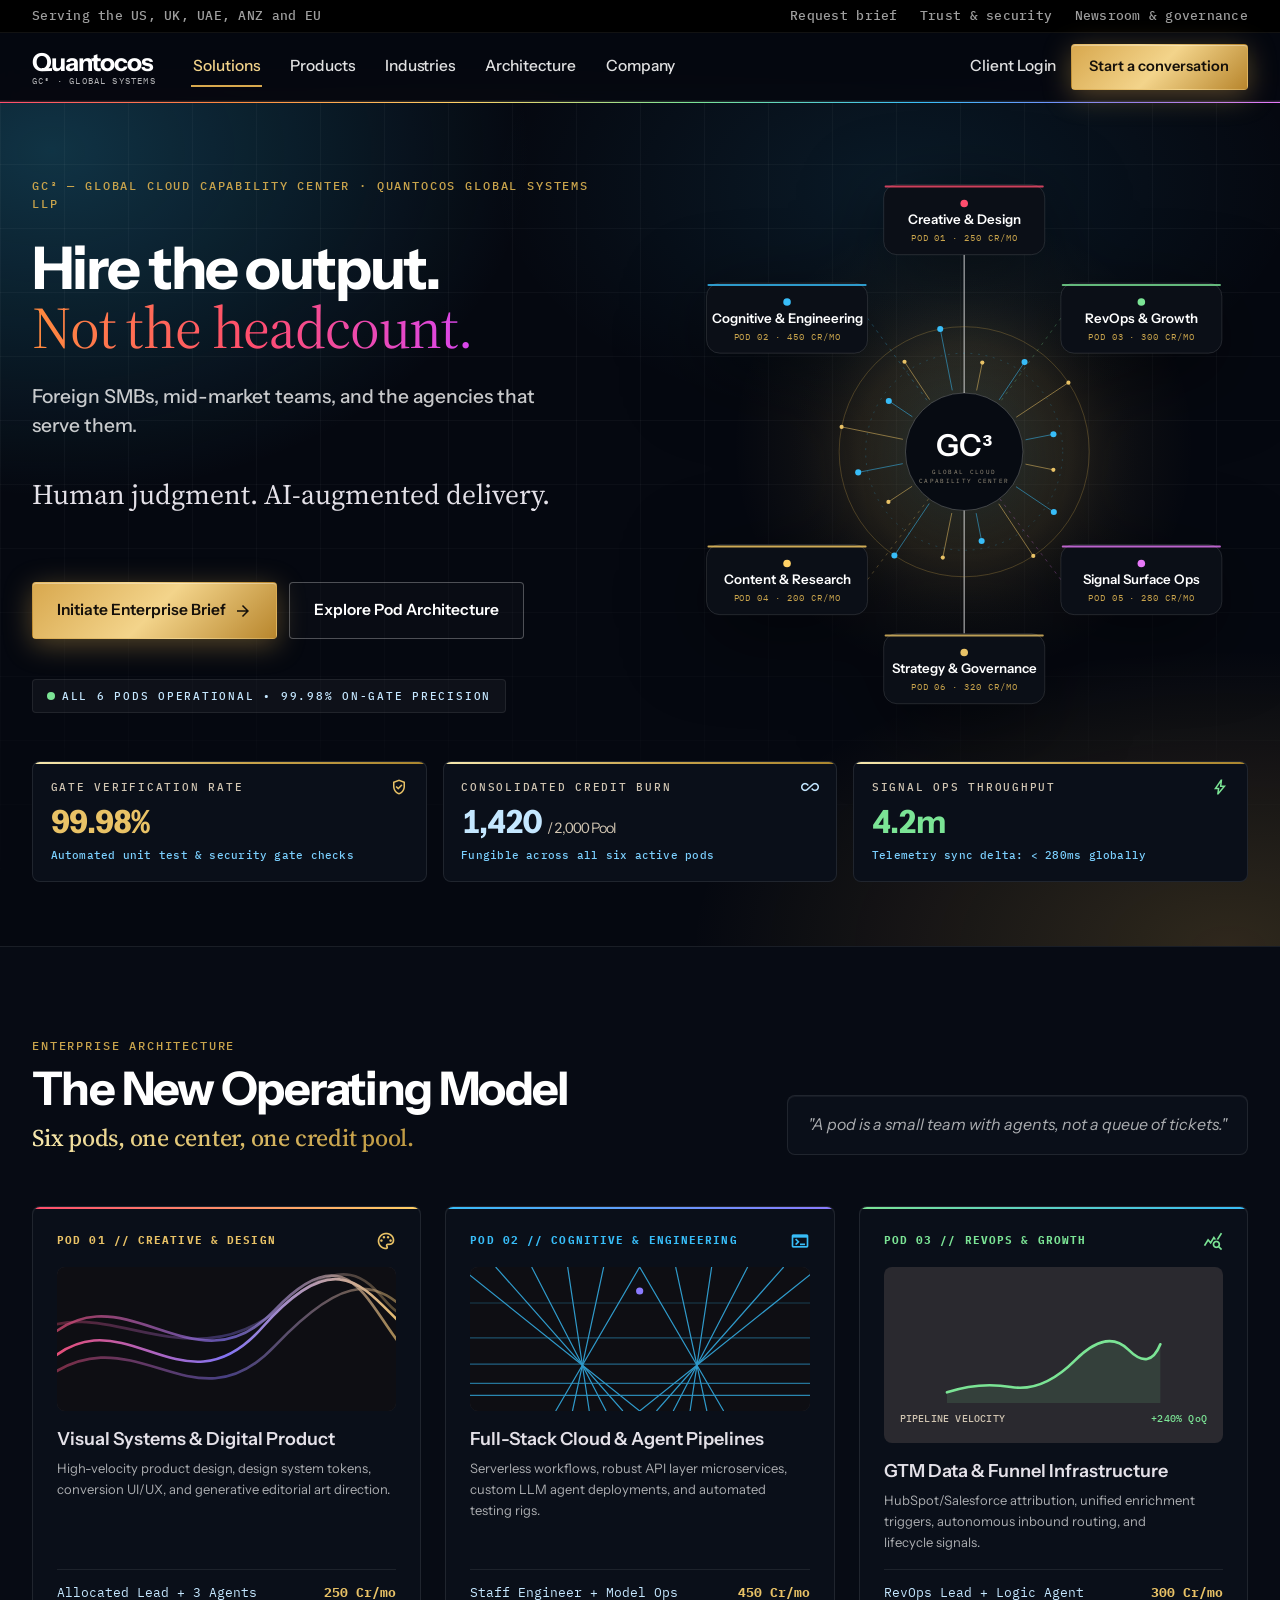
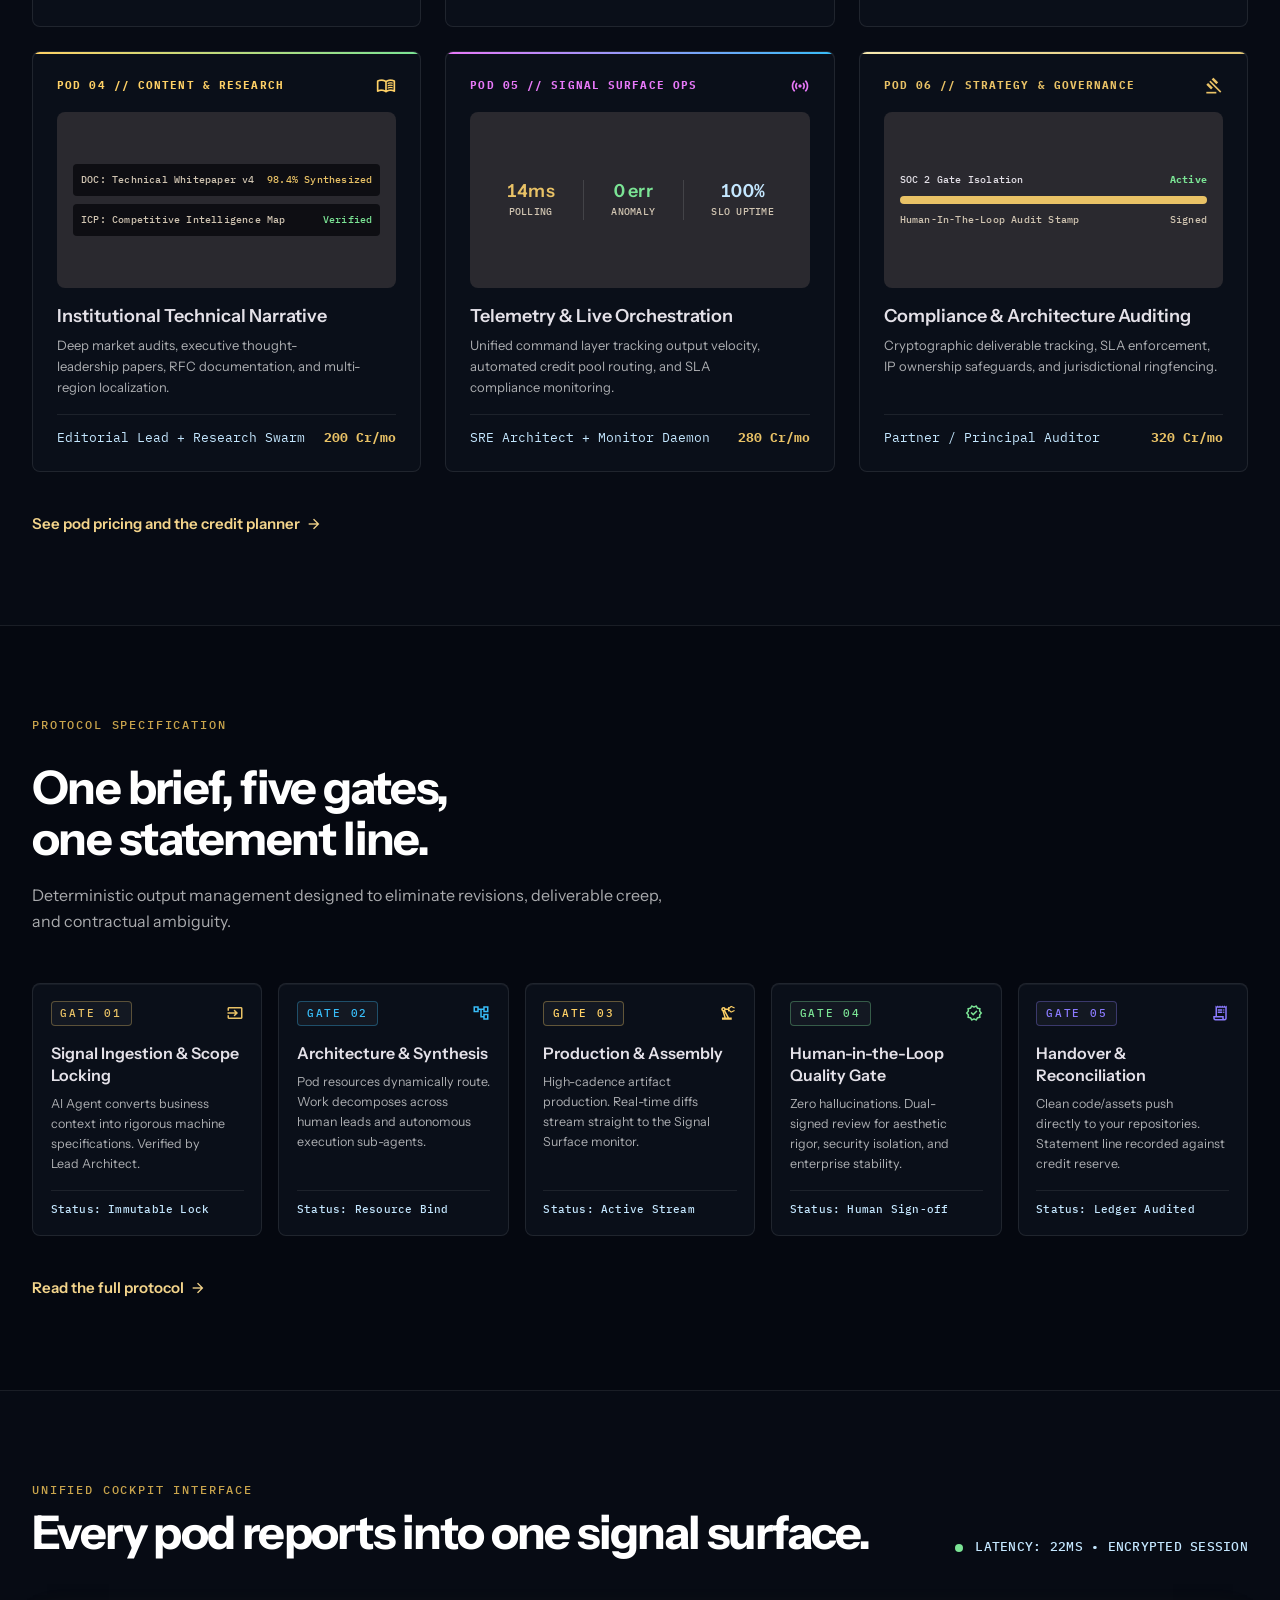
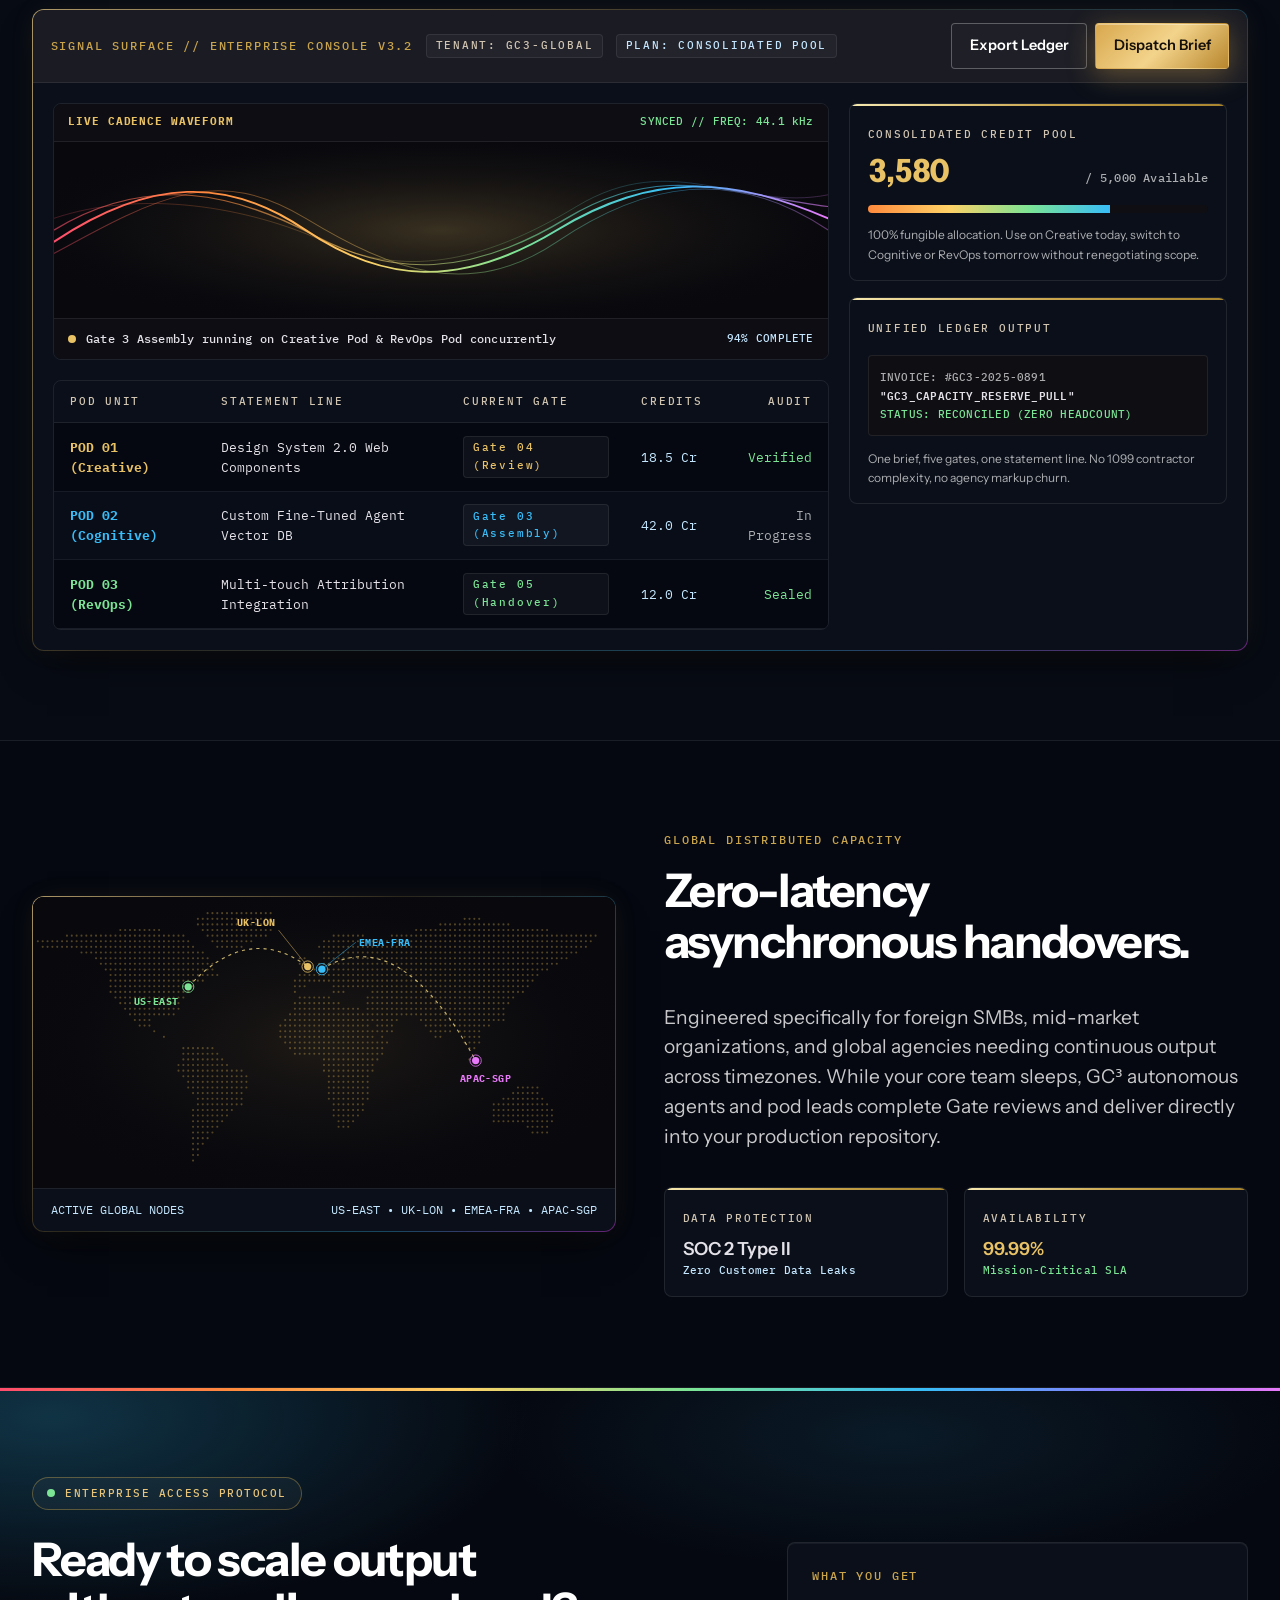
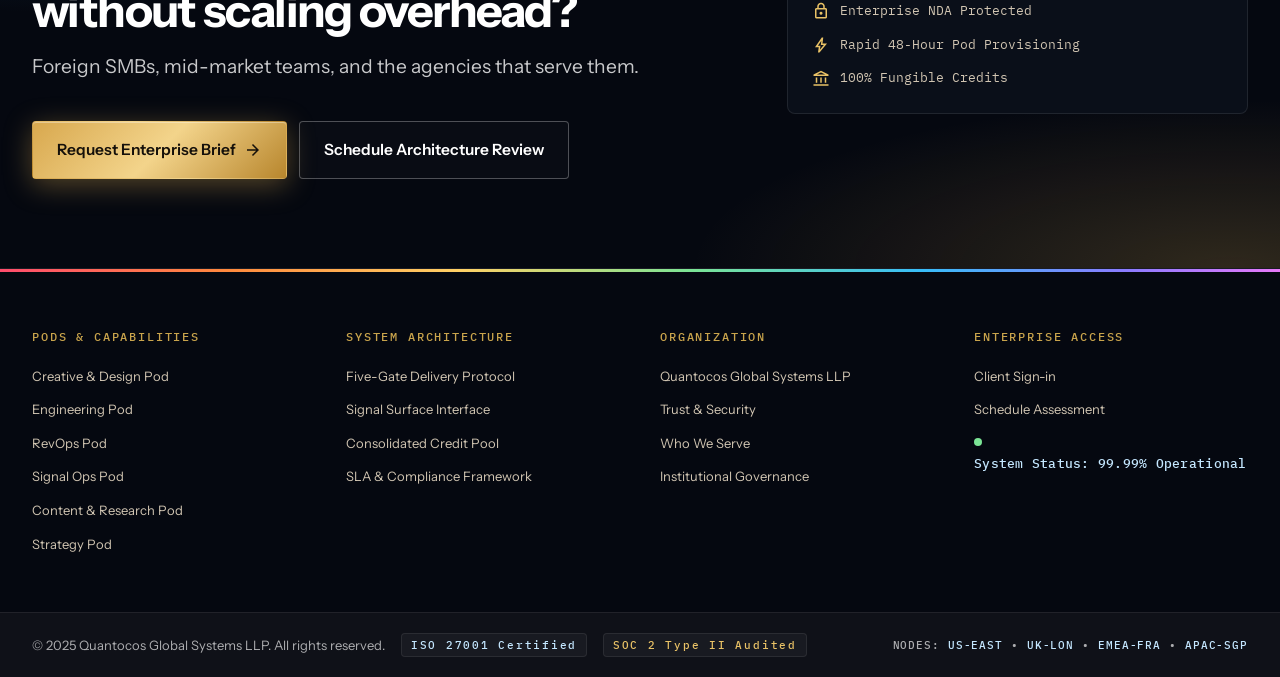
==== commit 42bf8132: "Restyle to Quantocos GC3 reference: Instrument Sans, IBM Plex Mono, serif rainbow accent, hub diagra" ====
--- a/index.html
+++ b/index.html
@@ -2,38 +2,32 @@
 <html lang="en"><head><meta charset="utf-8"><meta name="viewport" content="width=device-width, initial-scale=1">
 <title>Hire the output. Not the headcount. — GC³ | Quantocos Global Systems</title><meta name="description" content="GC³ by Quantocos Global Systems LLP: six pods, one credit pool, one statement line. Human judgment, AI-augmented delivery."><meta name="theme-color" content="#06060A">
 <link rel="preconnect" href="https://fonts.googleapis.com"><link rel="preconnect" href="https://fonts.gstatic.com" crossorigin>
-<link href="https://fonts.googleapis.com/css2?family=Source+Serif+4:ital,opsz,wght@0,8..60,400;0,8..60,500;0,8..60,600;0,8..60,700;1,8..60,400;1,8..60,600&display=swap" rel="stylesheet">
+<link href="https://fonts.googleapis.com/css2?family=Instrument+Sans:wght@400;500;600;700&family=IBM+Plex+Mono:wght@400;500&family=Source+Serif+4:ital,wght@0,400;0,500;1,400&display=swap" rel="stylesheet">
 <link href="https://fonts.googleapis.com/css2?family=Material+Symbols+Outlined:opsz,wght,FILL,GRAD@24,400,0,0&display=swap" rel="stylesheet">
 <link rel="stylesheet" href="assets/site.css"><style>
 @media(min-width:1024px){#desk-nav{display:flex!important}#login-link{display:inline-flex!important}#menu-btn{display:none!important}}
 @media(max-width:480px){#hdr-cta{padding:.55rem .8rem}}
 </style>
 <script>document.documentElement.className+=' js'</script></head>
-<body><header class="site-header"><div class="wrap"><div class="bar-row">
-<div class="row" style="gap:2rem;flex-wrap:nowrap"><a href="index.html" style="text-decoration:none;display:flex;flex-direction:column;line-height:1.15" aria-label="GC³ Quantocos home">
-<span class="row" style="gap:.5rem;flex-wrap:nowrap"><span class="t-md gold-text" style="font-size:1.35rem;font-weight:700">GC³</span><span style="width:1px;height:14px;background:rgba(77,70,55,.9)"></span><span class="eyebrow" style="letter-spacing:.18em">Quantocos</span></span>
-<span class="mono" style="font-size:9px;letter-spacing:.2em;color:#7bd0ff;opacity:.75">GLOBAL SYSTEMS</span></a>
-<nav class="row" style="gap:1.5rem;display:none" id="desk-nav" aria-label="Primary"><a class="nav-link" href="index.html" aria-current="page">Solutions</a><a class="nav-link" href="products.html">Products</a><a class="nav-link" href="industries.html">Industries</a><a class="nav-link" href="architecture.html">Architecture</a><a class="nav-link" href="company.html">Company</a></nav></div>
-<div class="row" style="gap:.75rem;flex-wrap:nowrap"><a class="nav-link mono" id="login-link" href="login.html" style="display:none">Client Login</a>
-<a class="btn btn-primary btn-sm" id="hdr-cta" href="request-brief.html">Request Brief</a>
+<body><header class="site-header"><div class="util-bar"><div class="wrap row between" style="flex-wrap:nowrap"><span class="mono util-l">Serving the US, UK, UAE, ANZ and EU</span><span class="row mono util-r" style="gap:1.4rem"><a href="request-brief.html">Request brief</a><a href="architecture.html#compliance">Trust &amp; security</a><a href="company.html">Newsroom &amp; governance</a></span></div></div>
+<div class="wrap"><div class="bar-row">
+<div class="row" style="gap:2.2rem;flex-wrap:nowrap"><a href="index.html" class="logo" aria-label="Quantocos GC3 home"><span class="logo-name">Quantocos</span><span class="logo-sub">GC³ · Global Systems</span></a>
+<nav class="row" style="gap:1.6rem;display:none" id="desk-nav" aria-label="Primary"><a class="nav-link" href="index.html" aria-current="page">Solutions</a><a class="nav-link" href="products.html">Products</a><a class="nav-link" href="industries.html">Industries</a><a class="nav-link" href="architecture.html">Architecture</a><a class="nav-link" href="company.html">Company</a></nav></div>
+<div class="row" style="gap:.75rem;flex-wrap:nowrap"><a class="nav-link" id="login-link" href="login.html" style="display:none">Client Login</a>
+<a class="btn btn-primary btn-sm" id="hdr-cta" href="request-brief.html">Start a conversation</a>
 <button class="menu-btn" id="menu-btn" aria-label="Menu" aria-expanded="false" aria-controls="mobile-menu"><span class="material-symbols-outlined">menu</span></button></div></div></div>
 <div class="mobile-menu" id="mobile-menu"><a class="m-link" href="index.html" aria-current="page">Solutions</a><a class="m-link" href="products.html">Products</a><a class="m-link" href="industries.html">Industries</a><a class="m-link" href="architecture.html">Architecture</a><a class="m-link" href="company.html">Company</a><a class="m-link" href="login.html">Client Login</a></div></header><main>
 <section class="hero" style="padding-block:clamp(3rem,6vw,5rem) clamp(2.5rem,5vw,4rem)"><div class="grid-bg" style="position:absolute;inset:0"></div><div class="spectrum-line" style="position:absolute;top:0;left:0;right:0"></div>
 <div class="wrap"><div class="hero-grid">
 <div class="hero-copy">
-<span class="pill reveal"><span class="dot pulse"></span>Quantocos Global Systems LLP</span>
-<h1 class="t-hero reveal">Hire the output.<br><span class="gold-text">Not the headcount.</span></h1>
+<span class="eyebrow reveal" style="color:#C9A44C">GC³ — Global Cloud Capability Center · Quantocos Global Systems LLP</span>
+<h1 class="t-hero reveal">Hire the output.<em class="rainbow">Not the headcount.</em></h1>
 <p class="lead mt-3 reveal maxw-md" style="font-weight:500">Foreign SMBs, mid-market teams, and the agencies that serve them.</p>
 <p class="t-serif mt-2 reveal">Human judgment. AI-augmented delivery.</p>
 <div class="row mt-4 reveal"><a class="btn btn-primary" href="request-brief.html">Initiate Enterprise Brief <span class="material-symbols-outlined" style="font-size:18px">arrow_forward</span></a><a class="btn btn-secondary" href="#pod-matrix">Explore Pod Architecture</a></div>
 <span class="chip mono mt-4 reveal" style="padding:.45rem .9rem;color:#c4e7ff;font-size:11px"><span class="dot"></span>ALL 6 PODS OPERATIONAL • 99.98% ON-GATE PRECISION</span>
 </div>
-<div class="hero-art reveal"><div class="cockpit">
-<div class="spectrum-line"></div>
-<div class="row between" style="padding:.7rem 1.1rem;border-bottom:1px solid var(--line)"><span class="eyebrow">Real-time signal surface feed</span><span class="mono" style="color:#c4e7ff;font-size:11px">NODE_ID: GCS-L9-US-EAST</span></div>
-<div class="cockpit-stage" style="aspect-ratio:16/10"><svg viewBox="0 0 640 400" preserveAspectRatio="xMidYMid slice" aria-hidden="true"><defs><filter id="bl" x="-20%" y="-20%" width="140%" height="140%"><feGaussianBlur stdDeviation="6"/></filter><radialGradient id="pg" cx=".55" cy=".5" r=".6"><stop offset="0" stop-color="#e9c266" stop-opacity=".16"/><stop offset="1" stop-color="#06060A" stop-opacity="0"/></radialGradient><linearGradient id="pf" x1="0" x2="1" y1="0" y2="1"><stop offset="0" stop-color="#fff" stop-opacity=".16"/><stop offset="1" stop-color="#fff" stop-opacity=".03"/></linearGradient></defs><rect width="640" height="400" fill="#08080d"/><rect width="640" height="400" fill="url(#pg)"/><circle cx="20" cy="20" r="1" fill="rgba(255,255,255,.18)"/><circle cx="20" cy="52" r="1" fill="rgba(255,255,255,.18)"/><circle cx="20" cy="84" r="1" fill="rgba(255,255,255,.18)"/><circle cx="20" cy="116" r="1" fill="rgba(255,255,255,.18)"/><circle cx="20" cy="148" r="1" fill="rgba(255,255,255,.18)"/><circle cx="20" cy="180" r="1" fill="rgba(255,255,255,.18)"/><circle cx="20" cy="212" r="1" fill="rgba(255,255,255,.18)"/><circle cx="20" cy="244" r="1" fill="rgba(255,255,255,.18)"/><circle cx="20" cy="276" r="1" fill="rgba(255,255,255,.18)"/><circle cx="20" cy="308" r="1" fill="rgba(255,255,255,.18)"/><circle cx="20" cy="340" r="1" fill="rgba(255,255,255,.18)"/><circle cx="20" cy="372" r="1" fill="rgba(255,255,255,.18)"/><circle cx="52" cy="20" r="1" fill="rgba(255,255,255,.18)"/><circle cx="52" cy="52" r="1" fill="rgba(255,255,255,.18)"/><circle cx="52" cy="84" r="1" fill="rgba(255,255,255,.18)"/><circle cx="52" cy="116" r="1" fill="rgba(255,255,255,.18)"/><circle cx="52" cy="148" r="1" fill="rgba(255,255,255,.18)"/><circle cx="52" cy="180" r="1" fill="rgba(255,255,255,.18)"/><circle cx="52" cy="212" r="1" fill="rgba(255,255,255,.18)"/><circle cx="52" cy="244" r="1" fill="rgba(255,255,255,.18)"/><circle cx="52" cy="276" r="1" fill="rgba(255,255,255,.18)"/><circle cx="52" cy="308" r="1" fill="rgba(255,255,255,.18)"/><circle cx="52" cy="340" r="1" fill="rgba(255,255,255,.18)"/><circle cx="52" cy="372" r="1" fill="rgba(255,255,255,.18)"/><circle cx="84" cy="20" r="1" fill="rgba(255,255,255,.18)"/><circle cx="84" cy="52" r="1" fill="rgba(255,255,255,.18)"/><circle cx="84" cy="84" r="1" fill="rgba(255,255,255,.18)"/><circle cx="84" cy="116" r="1" fill="rgba(255,255,255,.18)"/><circle cx="84" cy="148" r="1" fill="rgba(255,255,255,.18)"/><circle cx="84" cy="180" r="1" fill="rgba(255,255,255,.18)"/><circle cx="84" cy="212" r="1" fill="rgba(255,255,255,.18)"/><circle cx="84" cy="244" r="1" fill="rgba(255,255,255,.18)"/><circle cx="84" cy="276" r="1" fill="rgba(255,255,255,.18)"/><circle cx="84" cy="308" r="1" fill="rgba(255,255,255,.18)"/><circle cx="84" cy="340" r="1" fill="rgba(255,255,255,.18)"/><circle cx="84" cy="372" r="1" fill="rgba(255,255,255,.18)"/><circle cx="116" cy="20" r="1" fill="rgba(255,255,255,.18)"/><circle cx="116" cy="52" r="1" fill="rgba(255,255,255,.18)"/><circle cx="116" cy="84" r="1" fill="rgba(255,255,255,.18)"/><circle cx="116" cy="116" r="1" fill="rgba(255,255,255,.18)"/><circle cx="116" cy="148" r="1" fill="rgba(255,255,255,.18)"/><circle cx="116" cy="180" r="1" fill="rgba(255,255,255,.18)"/><circle cx="116" cy="212" r="1" fill="rgba(255,255,255,.18)"/><circle cx="116" cy="244" r="1" fill="rgba(255,255,255,.18)"/><circle cx="116" cy="276" r="1" fill="rgba(255,255,255,.18)"/><circle cx="116" cy="308" r="1" fill="rgba(255,255,255,.18)"/><circle cx="116" cy="340" r="1" fill="rgba(255,255,255,.18)"/><circle cx="116" cy="372" r="1" fill="rgba(255,255,255,.18)"/><circle cx="148" cy="20" r="1" fill="rgba(255,255,255,.18)"/><circle cx="148" cy="52" r="1" fill="rgba(255,255,255,.18)"/><circle cx="148" cy="84" r="1" fill="rgba(255,255,255,.18)"/><circle cx="148" cy="116" r="1" fill="rgba(255,255,255,.18)"/><circle cx="148" cy="148" r="1" fill="rgba(255,255,255,.18)"/><circle cx="148" cy="180" r="1" fill="rgba(255,255,255,.18)"/><circle cx="148" cy="212" r="1" fill="rgba(255,255,255,.18)"/><circle cx="148" cy="244" r="1" fill="rgba(255,255,255,.18)"/><circle cx="148" cy="276" r="1" fill="rgba(255,255,255,.18)"/><circle cx="148" cy="308" r="1" fill="rgba(255,255,255,.18)"/><circle cx="148" cy="340" r="1" fill="rgba(255,255,255,.18)"/><circle cx="148" cy="372" r="1" fill="rgba(255,255,255,.18)"/><circle cx="180" cy="20" r="1" fill="rgba(255,255,255,.18)"/><circle cx="180" cy="52" r="1" fill="rgba(255,255,255,.18)"/><circle cx="180" cy="84" r="1" fill="rgba(255,255,255,.18)"/><circle cx="180" cy="116" r="1" fill="rgba(255,255,255,.18)"/><circle cx="180" cy="148" r="1" fill="rgba(255,255,255,.18)"/><circle cx="180" cy="180" r="1" fill="rgba(255,255,255,.18)"/><circle cx="180" cy="212" r="1" fill="rgba(255,255,255,.18)"/><circle cx="180" cy="244" r="1" fill="rgba(255,255,255,.18)"/><circle cx="180" cy="276" r="1" fill="rgba(255,255,255,.18)"/><circle cx="180" cy="308" r="1" fill="rgba(255,255,255,.18)"/><circle cx="180" cy="340" r="1" fill="rgba(255,255,255,.18)"/><circle cx="180" cy="372" r="1" fill="rgba(255,255,255,.18)"/><circle cx="212" cy="20" r="1" fill="rgba(255,255,255,.18)"/><circle cx="212" cy="52" r="1" fill="rgba(255,255,255,.18)"/><circle cx="212" cy="84" r="1" fill="rgba(255,255,255,.18)"/><circle cx="212" cy="116" r="1" fill="rgba(255,255,255,.18)"/><circle cx="212" cy="148" r="1" fill="rgba(255,255,255,.18)"/><circle cx="212" cy="180" r="1" fill="rgba(255,255,255,.18)"/><circle cx="212" cy="212" r="1" fill="rgba(255,255,255,.18)"/><circle cx="212" cy="244" r="1" fill="rgba(255,255,255,.18)"/><circle cx="212" cy="276" r="1" fill="rgba(255,255,255,.18)"/><circle cx="212" cy="308" r="1" fill="rgba(255,255,255,.18)"/><circle cx="212" cy="340" r="1" fill="rgba(255,255,255,.18)"/><circle cx="212" cy="372" r="1" fill="rgba(255,255,255,.18)"/><circle cx="244" cy="20" r="1" fill="rgba(255,255,255,.18)"/><circle cx="244" cy="52" r="1" fill="rgba(255,255,255,.18)"/><circle cx="244" cy="84" r="1" fill="rgba(255,255,255,.18)"/><circle cx="244" cy="116" r="1" fill="rgba(255,255,255,.18)"/><circle cx="244" cy="148" r="1" fill="rgba(255,255,255,.18)"/><circle cx="244" cy="180" r="1" fill="rgba(255,255,255,.18)"/><circle cx="244" cy="212" r="1" fill="rgba(255,255,255,.18)"/><circle cx="244" cy="244" r="1" fill="rgba(255,255,255,.18)"/><circle cx="244" cy="276" r="1" fill="rgba(255,255,255,.18)"/><circle cx="244" cy="308" r="1" fill="rgba(255,255,255,.18)"/><circle cx="244" cy="340" r="1" fill="rgba(255,255,255,.18)"/><circle cx="244" cy="372" r="1" fill="rgba(255,255,255,.18)"/><circle cx="276" cy="20" r="1" fill="rgba(255,255,255,.18)"/><circle cx="276" cy="52" r="1" fill="rgba(255,255,255,.18)"/><circle cx="276" cy="84" r="1" fill="rgba(255,255,255,.18)"/><circle cx="276" cy="116" r="1" fill="rgba(255,255,255,.18)"/><circle cx="276" cy="148" r="1" fill="rgba(255,255,255,.18)"/><circle cx="276" cy="180" r="1" fill="rgba(255,255,255,.18)"/><circle cx="276" cy="212" r="1" fill="rgba(255,255,255,.18)"/><circle cx="276" cy="244" r="1" fill="rgba(255,255,255,.18)"/><circle cx="276" cy="276" r="1" fill="rgba(255,255,255,.18)"/><circle cx="276" cy="308" r="1" fill="rgba(255,255,255,.18)"/><circle cx="276" cy="340" r="1" fill="rgba(255,255,255,.18)"/><circle cx="276" cy="372" r="1" fill="rgba(255,255,255,.18)"/><circle cx="308" cy="20" r="1" fill="rgba(255,255,255,.18)"/><circle cx="308" cy="52" r="1" fill="rgba(255,255,255,.18)"/><circle cx="308" cy="84" r="1" fill="rgba(255,255,255,.18)"/><circle cx="308" cy="116" r="1" fill="rgba(255,255,255,.18)"/><circle cx="308" cy="148" r="1" fill="rgba(255,255,255,.18)"/><circle cx="308" cy="180" r="1" fill="rgba(255,255,255,.18)"/><circle cx="308" cy="212" r="1" fill="rgba(255,255,255,.18)"/><circle cx="308" cy="244" r="1" fill="rgba(255,255,255,.18)"/><circle cx="308" cy="276" r="1" fill="rgba(255,255,255,.18)"/><circle cx="308" cy="308" r="1" fill="rgba(255,255,255,.18)"/><circle cx="308" cy="340" r="1" fill="rgba(255,255,255,.18)"/><circle cx="308" cy="372" r="1" fill="rgba(255,255,255,.18)"/><circle cx="340" cy="20" r="1" fill="rgba(255,255,255,.18)"/><circle cx="340" cy="52" r="1" fill="rgba(255,255,255,.18)"/><circle cx="340" cy="84" r="1" fill="rgba(255,255,255,.18)"/><circle cx="340" cy="116" r="1" fill="rgba(255,255,255,.18)"/><circle cx="340" cy="148" r="1" fill="rgba(255,255,255,.18)"/><circle cx="340" cy="180" r="1" fill="rgba(255,255,255,.18)"/><circle cx="340" cy="212" r="1" fill="rgba(255,255,255,.18)"/><circle cx="340" cy="244" r="1" fill="rgba(255,255,255,.18)"/><circle cx="340" cy="276" r="1" fill="rgba(255,255,255,.18)"/><circle cx="340" cy="308" r="1" fill="rgba(255,255,255,.18)"/><circle cx="340" cy="340" r="1" fill="rgba(255,255,255,.18)"/><circle cx="340" cy="372" r="1" fill="rgba(255,255,255,.18)"/><circle cx="372" cy="20" r="1" fill="rgba(255,255,255,.18)"/><circle cx="372" cy="52" r="1" fill="rgba(255,255,255,.18)"/><circle cx="372" cy="84" r="1" fill="rgba(255,255,255,.18)"/><circle cx="372" cy="116" r="1" fill="rgba(255,255,255,.18)"/><circle cx="372" cy="148" r="1" fill="rgba(255,255,255,.18)"/><circle cx="372" cy="180" r="1" fill="rgba(255,255,255,.18)"/><circle cx="372" cy="212" r="1" fill="rgba(255,255,255,.18)"/><circle cx="372" cy="244" r="1" fill="rgba(255,255,255,.18)"/><circle cx="372" cy="276" r="1" fill="rgba(255,255,255,.18)"/><circle cx="372" cy="308" r="1" fill="rgba(255,255,255,.18)"/><circle cx="372" cy="340" r="1" fill="rgba(255,255,255,.18)"/><circle cx="372" cy="372" r="1" fill="rgba(255,255,255,.18)"/><circle cx="404" cy="20" r="1" fill="rgba(255,255,255,.18)"/><circle cx="404" cy="52" r="1" fill="rgba(255,255,255,.18)"/><circle cx="404" cy="84" r="1" fill="rgba(255,255,255,.18)"/><circle cx="404" cy="116" r="1" fill="rgba(255,255,255,.18)"/><circle cx="404" cy="148" r="1" fill="rgba(255,255,255,.18)"/><circle cx="404" cy="180" r="1" fill="rgba(255,255,255,.18)"/><circle cx="404" cy="212" r="1" fill="rgba(255,255,255,.18)"/><circle cx="404" cy="244" r="1" fill="rgba(255,255,255,.18)"/><circle cx="404" cy="276" r="1" fill="rgba(255,255,255,.18)"/><circle cx="404" cy="308" r="1" fill="rgba(255,255,255,.18)"/><circle cx="404" cy="340" r="1" fill="rgba(255,255,255,.18)"/><circle cx="404" cy="372" r="1" fill="rgba(255,255,255,.18)"/><circle cx="436" cy="20" r="1" fill="rgba(255,255,255,.18)"/><circle cx="436" cy="52" r="1" fill="rgba(255,255,255,.18)"/><circle cx="436" cy="84" r="1" fill="rgba(255,255,255,.18)"/><circle cx="436" cy="116" r="1" fill="rgba(255,255,255,.18)"/><circle cx="436" cy="148" r="1" fill="rgba(255,255,255,.18)"/><circle cx="436" cy="180" r="1" fill="rgba(255,255,255,.18)"/><circle cx="436" cy="212" r="1" fill="rgba(255,255,255,.18)"/><circle cx="436" cy="244" r="1" fill="rgba(255,255,255,.18)"/><circle cx="436" cy="276" r="1" fill="rgba(255,255,255,.18)"/><circle cx="436" cy="308" r="1" fill="rgba(255,255,255,.18)"/><circle cx="436" cy="340" r="1" fill="rgba(255,255,255,.18)"/><circle cx="436" cy="372" r="1" fill="rgba(255,255,255,.18)"/><circle cx="468" cy="20" r="1" fill="rgba(255,255,255,.18)"/><circle cx="468" cy="52" r="1" fill="rgba(255,255,255,.18)"/><circle cx="468" cy="84" r="1" fill="rgba(255,255,255,.18)"/><circle cx="468" cy="116" r="1" fill="rgba(255,255,255,.18)"/><circle cx="468" cy="148" r="1" fill="rgba(255,255,255,.18)"/><circle cx="468" cy="180" r="1" fill="rgba(255,255,255,.18)"/><circle cx="468" cy="212" r="1" fill="rgba(255,255,255,.18)"/><circle cx="468" cy="244" r="1" fill="rgba(255,255,255,.18)"/><circle cx="468" cy="276" r="1" fill="rgba(255,255,255,.18)"/><circle cx="468" cy="308" r="1" fill="rgba(255,255,255,.18)"/><circle cx="468" cy="340" r="1" fill="rgba(255,255,255,.18)"/><circle cx="468" cy="372" r="1" fill="rgba(255,255,255,.18)"/><circle cx="500" cy="20" r="1" fill="rgba(255,255,255,.18)"/><circle cx="500" cy="52" r="1" fill="rgba(255,255,255,.18)"/><circle cx="500" cy="84" r="1" fill="rgba(255,255,255,.18)"/><circle cx="500" cy="116" r="1" fill="rgba(255,255,255,.18)"/><circle cx="500" cy="148" r="1" fill="rgba(255,255,255,.18)"/><circle cx="500" cy="180" r="1" fill="rgba(255,255,255,.18)"/><circle cx="500" cy="212" r="1" fill="rgba(255,255,255,.18)"/><circle cx="500" cy="244" r="1" fill="rgba(255,255,255,.18)"/><circle cx="500" cy="276" r="1" fill="rgba(255,255,255,.18)"/><circle cx="500" cy="308" r="1" fill="rgba(255,255,255,.18)"/><circle cx="500" cy="340" r="1" fill="rgba(255,255,255,.18)"/><circle cx="500" cy="372" r="1" fill="rgba(255,255,255,.18)"/><circle cx="532" cy="20" r="1" fill="rgba(255,255,255,.18)"/><circle cx="532" cy="52" r="1" fill="rgba(255,255,255,.18)"/><circle cx="532" cy="84" r="1" fill="rgba(255,255,255,.18)"/><circle cx="532" cy="116" r="1" fill="rgba(255,255,255,.18)"/><circle cx="532" cy="148" r="1" fill="rgba(255,255,255,.18)"/><circle cx="532" cy="180" r="1" fill="rgba(255,255,255,.18)"/><circle cx="532" cy="212" r="1" fill="rgba(255,255,255,.18)"/><circle cx="532" cy="244" r="1" fill="rgba(255,255,255,.18)"/><circle cx="532" cy="276" r="1" fill="rgba(255,255,255,.18)"/><circle cx="532" cy="308" r="1" fill="rgba(255,255,255,.18)"/><circle cx="532" cy="340" r="1" fill="rgba(255,255,255,.18)"/><circle cx="532" cy="372" r="1" fill="rgba(255,255,255,.18)"/><circle cx="564" cy="20" r="1" fill="rgba(255,255,255,.18)"/><circle cx="564" cy="52" r="1" fill="rgba(255,255,255,.18)"/><circle cx="564" cy="84" r="1" fill="rgba(255,255,255,.18)"/><circle cx="564" cy="116" r="1" fill="rgba(255,255,255,.18)"/><circle cx="564" cy="148" r="1" fill="rgba(255,255,255,.18)"/><circle cx="564" cy="180" r="1" fill="rgba(255,255,255,.18)"/><circle cx="564" cy="212" r="1" fill="rgba(255,255,255,.18)"/><circle cx="564" cy="244" r="1" fill="rgba(255,255,255,.18)"/><circle cx="564" cy="276" r="1" fill="rgba(255,255,255,.18)"/><circle cx="564" cy="308" r="1" fill="rgba(255,255,255,.18)"/><circle cx="564" cy="340" r="1" fill="rgba(255,255,255,.18)"/><circle cx="564" cy="372" r="1" fill="rgba(255,255,255,.18)"/><circle cx="596" cy="20" r="1" fill="rgba(255,255,255,.18)"/><circle cx="596" cy="52" r="1" fill="rgba(255,255,255,.18)"/><circle cx="596" cy="84" r="1" fill="rgba(255,255,255,.18)"/><circle cx="596" cy="116" r="1" fill="rgba(255,255,255,.18)"/><circle cx="596" cy="148" r="1" fill="rgba(255,255,255,.18)"/><circle cx="596" cy="180" r="1" fill="rgba(255,255,255,.18)"/><circle cx="596" cy="212" r="1" fill="rgba(255,255,255,.18)"/><circle cx="596" cy="244" r="1" fill="rgba(255,255,255,.18)"/><circle cx="596" cy="276" r="1" fill="rgba(255,255,255,.18)"/><circle cx="596" cy="308" r="1" fill="rgba(255,255,255,.18)"/><circle cx="596" cy="340" r="1" fill="rgba(255,255,255,.18)"/><circle cx="596" cy="372" r="1" fill="rgba(255,255,255,.18)"/><circle cx="628" cy="20" r="1" fill="rgba(255,255,255,.18)"/><circle cx="628" cy="52" r="1" fill="rgba(255,255,255,.18)"/><circle cx="628" cy="84" r="1" fill="rgba(255,255,255,.18)"/><circle cx="628" cy="116" r="1" fill="rgba(255,255,255,.18)"/><circle cx="628" cy="148" r="1" fill="rgba(255,255,255,.18)"/><circle cx="628" cy="180" r="1" fill="rgba(255,255,255,.18)"/><circle cx="628" cy="212" r="1" fill="rgba(255,255,255,.18)"/><circle cx="628" cy="244" r="1" fill="rgba(255,255,255,.18)"/><circle cx="628" cy="276" r="1" fill="rgba(255,255,255,.18)"/><circle cx="628" cy="308" r="1" fill="rgba(255,255,255,.18)"/><circle cx="628" cy="340" r="1" fill="rgba(255,255,255,.18)"/><circle cx="628" cy="372" r="1" fill="rgba(255,255,255,.18)"/><path d="M0 232L266 232" stroke="#fff" stroke-width="3" opacity=".95"/><path d="M0 232L266 232" stroke="#fff" stroke-width="12" opacity=".28" filter="url(#bl)"/><path d="M352 232L640 60" stroke="#FF4D6D" stroke-width="14" opacity=".22" filter="url(#bl)"/><path d="M352 232L640 106" stroke="#FF8A3D" stroke-width="14" opacity=".22" filter="url(#bl)"/><path d="M352 232L640 152" stroke="#FFD166" stroke-width="14" opacity=".22" filter="url(#bl)"/><path d="M352 232L640 198" stroke="#7BE495" stroke-width="14" opacity=".22" filter="url(#bl)"/><path d="M352 232L640 244" stroke="#38BDF8" stroke-width="14" opacity=".22" filter="url(#bl)"/><path d="M352 232L640 290" stroke="#8B7BFF" stroke-width="14" opacity=".22" filter="url(#bl)"/><path d="M352 232L640 336" stroke="#E879F9" stroke-width="14" opacity=".22" filter="url(#bl)"/><path d="M352 232L640 60" stroke="#FF4D6D" stroke-width="3.2" stroke-linecap="round" opacity=".9"/><path d="M352 232L640 106" stroke="#FF8A3D" stroke-width="3.2" stroke-linecap="round" opacity=".9"/><path d="M352 232L640 152" stroke="#FFD166" stroke-width="3.2" stroke-linecap="round" opacity=".9"/><path d="M352 232L640 198" stroke="#7BE495" stroke-width="3.2" stroke-linecap="round" opacity=".9"/><path d="M352 232L640 244" stroke="#38BDF8" stroke-width="3.2" stroke-linecap="round" opacity=".9"/><path d="M352 232L640 290" stroke="#8B7BFF" stroke-width="3.2" stroke-linecap="round" opacity=".9"/><path d="M352 232L640 336" stroke="#E879F9" stroke-width="3.2" stroke-linecap="round" opacity=".9"/><path d="M310 100L225 340H395Z" fill="url(#pf)" stroke="#F7E9B0" stroke-width="2" stroke-linejoin="round"/><text x="310" y="292" text-anchor="middle" font-family="Source Serif 4, Georgia, serif" font-size="28" font-weight="700" fill="#e9c266">GC³</text></svg></div>
-<div class="stage-foot"><span class="row" style="gap:.4rem"><span class="chip tag-gold">GATE 04: PASSED</span><span class="chip tag-g">AUDIT: SEALED</span></span><span>Sync delta &lt; 280ms</span></div>
-</div></div>
+<div class="hero-art reveal"><svg viewBox="0 0 600 566" role="img" aria-label="GC3 hub with six pods" style="width:100%;height:auto;display:block"><defs><radialGradient id="hg" cx=".5" cy=".5" r=".5"><stop offset="0" stop-color="#38BDF8" stop-opacity=".16"/><stop offset=".6" stop-color="#e9c266" stop-opacity=".06"/><stop offset="1" stop-opacity="0"/></radialGradient></defs><circle cx="300" cy="290" r="190" fill="url(#hg)"/><path d="M300 82V482" stroke="rgba(255,255,255,.55)" stroke-width="1.5"/><path d="M198 149L300 290" stroke="#38BDF8" stroke-opacity=".28" stroke-dasharray="3 5"/><path d="M402 149L300 290" stroke="#7BE495" stroke-opacity=".28" stroke-dasharray="3 5"/><path d="M198 425L300 290" stroke="#FFD166" stroke-opacity=".28" stroke-dasharray="3 5"/><path d="M402 425L300 290" stroke="#E879F9" stroke-opacity=".28" stroke-dasharray="3 5"/><circle cx="300" cy="290" r="132" fill="none" stroke="rgba(201,164,76,.3)"/><circle cx="300" cy="290" r="104" fill="none" stroke="rgba(56,189,248,.22)" stroke-dasharray="2 6"/><path d="M364.7 303.1L394.1 309.1" stroke="#e9c266" stroke-opacity=".55"/><circle cx="394.1" cy="309.1" r="2.2" fill="#e9c266"/><path d="M354.7 326.9L394.6 353.7" stroke="#38BDF8" stroke-opacity=".55"/><circle cx="394.6" cy="353.7" r="3.2" fill="#38BDF8"/><path d="M336.5 345.0L372.9 400.0" stroke="#e9c266" stroke-opacity=".55"/><circle cx="372.9" cy="400.0" r="2.2" fill="#e9c266"/><path d="M312.6 354.8L318.4 384.2" stroke="#38BDF8" stroke-opacity=".55"/><circle cx="318.4" cy="384.2" r="3.2" fill="#38BDF8"/><path d="M286.9 354.7L277.4 401.7" stroke="#e9c266" stroke-opacity=".55"/><circle cx="277.4" cy="401.7" r="2.2" fill="#e9c266"/><path d="M263.1 344.7L226.3 399.5" stroke="#38BDF8" stroke-opacity=".55"/><circle cx="226.3" cy="399.5" r="3.2" fill="#38BDF8"/><path d="M245.0 326.5L220.0 343.0" stroke="#e9c266" stroke-opacity=".55"/><circle cx="220.0" cy="343.0" r="2.2" fill="#e9c266"/><path d="M235.2 302.6L188.1 311.8" stroke="#38BDF8" stroke-opacity=".55"/><circle cx="188.1" cy="311.8" r="3.2" fill="#38BDF8"/><path d="M235.3 276.9L170.6 263.8" stroke="#e9c266" stroke-opacity=".55"/><circle cx="170.6" cy="263.8" r="2.2" fill="#e9c266"/><path d="M245.3 253.1L220.4 236.4" stroke="#38BDF8" stroke-opacity=".55"/><circle cx="220.4" cy="236.4" r="3.2" fill="#38BDF8"/><path d="M263.5 235.0L237.0 195.0" stroke="#e9c266" stroke-opacity=".55"/><circle cx="237.0" cy="195.0" r="2.2" fill="#e9c266"/><path d="M287.4 225.2L274.7 160.4" stroke="#38BDF8" stroke-opacity=".55"/><circle cx="274.7" cy="160.4" r="3.2" fill="#38BDF8"/><path d="M313.1 225.3L319.1 195.9" stroke="#e9c266" stroke-opacity=".55"/><circle cx="319.1" cy="195.9" r="2.2" fill="#e9c266"/><path d="M336.9 235.3L363.7 195.4" stroke="#38BDF8" stroke-opacity=".55"/><circle cx="363.7" cy="195.4" r="3.2" fill="#38BDF8"/><path d="M355.0 253.5L410.0 217.1" stroke="#e9c266" stroke-opacity=".55"/><circle cx="410.0" cy="217.1" r="2.2" fill="#e9c266"/><path d="M364.8 277.4L394.2 271.6" stroke="#38BDF8" stroke-opacity=".55"/><circle cx="394.2" cy="271.6" r="3.2" fill="#38BDF8"/><circle cx="300" cy="290" r="62" fill="#070b12" stroke="rgba(255,255,255,.22)"/><text x="300" y="294" text-anchor="middle" font-family="Instrument Sans, sans-serif" font-size="32" font-weight="600" fill="#fff">GC³</text><text x="300" y="314" text-anchor="middle" font-family="IBM Plex Mono, monospace" font-size="6.5" letter-spacing="1.4" fill="#99907e">GLOBAL CLOUD</text><text x="300" y="323" text-anchor="middle" font-family="IBM Plex Mono, monospace" font-size="6.5" letter-spacing="1.4" fill="#99907e">CAPABILITY CENTER</text><g><rect x="215" y="8" width="170" height="74" rx="14" fill="#0b0f17" stroke="rgba(255,255,255,.12)"/><rect x="216" y="9" width="168" height="2" rx="1" fill="#FF4D6D" opacity=".8"/><circle cx="300" cy="28" r="4" fill="#FF4D6D"/><text x="300" y="50" text-anchor="middle" font-family="Instrument Sans, sans-serif" font-size="14" font-weight="600" fill="#fff">Creative &amp; Design</text><text x="300" y="68" text-anchor="middle" font-family="IBM Plex Mono, monospace" font-size="9" letter-spacing="1" fill="#C9A44C">POD 01 · 250 CR/MO</text></g><g><rect x="28" y="112" width="170" height="74" rx="14" fill="#0b0f17" stroke="rgba(255,255,255,.12)"/><rect x="29" y="113" width="168" height="2" rx="1" fill="#38BDF8" opacity=".8"/><circle cx="113" cy="132" r="4" fill="#38BDF8"/><text x="113" y="154" text-anchor="middle" font-family="Instrument Sans, sans-serif" font-size="14" font-weight="600" fill="#fff">Cognitive &amp; Engineering</text><text x="113" y="172" text-anchor="middle" font-family="IBM Plex Mono, monospace" font-size="9" letter-spacing="1" fill="#C9A44C">POD 02 · 450 CR/MO</text></g><g><rect x="402" y="112" width="170" height="74" rx="14" fill="#0b0f17" stroke="rgba(255,255,255,.12)"/><rect x="403" y="113" width="168" height="2" rx="1" fill="#7BE495" opacity=".8"/><circle cx="487" cy="132" r="4" fill="#7BE495"/><text x="487" y="154" text-anchor="middle" font-family="Instrument Sans, sans-serif" font-size="14" font-weight="600" fill="#fff">RevOps &amp; Growth</text><text x="487" y="172" text-anchor="middle" font-family="IBM Plex Mono, monospace" font-size="9" letter-spacing="1" fill="#C9A44C">POD 03 · 300 CR/MO</text></g><g><rect x="28" y="388" width="170" height="74" rx="14" fill="#0b0f17" stroke="rgba(255,255,255,.12)"/><rect x="29" y="389" width="168" height="2" rx="1" fill="#FFD166" opacity=".8"/><circle cx="113" cy="408" r="4" fill="#FFD166"/><text x="113" y="430" text-anchor="middle" font-family="Instrument Sans, sans-serif" font-size="14" font-weight="600" fill="#fff">Content &amp; Research</text><text x="113" y="448" text-anchor="middle" font-family="IBM Plex Mono, monospace" font-size="9" letter-spacing="1" fill="#C9A44C">POD 04 · 200 CR/MO</text></g><g><rect x="402" y="388" width="170" height="74" rx="14" fill="#0b0f17" stroke="rgba(255,255,255,.12)"/><rect x="403" y="389" width="168" height="2" rx="1" fill="#E879F9" opacity=".8"/><circle cx="487" cy="408" r="4" fill="#E879F9"/><text x="487" y="430" text-anchor="middle" font-family="Instrument Sans, sans-serif" font-size="14" font-weight="600" fill="#fff">Signal Surface Ops</text><text x="487" y="448" text-anchor="middle" font-family="IBM Plex Mono, monospace" font-size="9" letter-spacing="1" fill="#C9A44C">POD 05 · 280 CR/MO</text></g><g><rect x="215" y="482" width="170" height="74" rx="14" fill="#0b0f17" stroke="rgba(255,255,255,.12)"/><rect x="216" y="483" width="168" height="2" rx="1" fill="#e9c266" opacity=".8"/><circle cx="300" cy="502" r="4" fill="#e9c266"/><text x="300" y="524" text-anchor="middle" font-family="Instrument Sans, sans-serif" font-size="14" font-weight="600" fill="#fff">Strategy &amp; Governance</text><text x="300" y="542" text-anchor="middle" font-family="IBM Plex Mono, monospace" font-size="9" letter-spacing="1" fill="#C9A44C">POD 06 · 320 CR/MO</text></g></svg></div>
 </div>
 <div class="grid g-tiles reveal" style="margin-top:clamp(2rem,4vw,3rem);gap:1rem"><div class="tile"><div class="row between" style="flex-wrap:nowrap"><span class="cap">Gate Verification Rate</span><span class="material-symbols-outlined tag-gold" style="font-size:18px">verified_user</span></div><div class="num tag-gold mt-1">99.98%</div><div class="mono mt-1" style="font-size:11px;color:#7bd0ff">Automated unit test &amp; security gate checks</div></div><div class="tile"><div class="row between" style="flex-wrap:nowrap"><span class="cap">Consolidated Credit Burn</span><span class="material-symbols-outlined tag-ice" style="font-size:18px">all_inclusive</span></div><div class="num tag-ice mt-1">1,420 <span style="font-size:.9rem;font-weight:400;color:#d1c5b2">/ 2,000 Pool</span></div><div class="mono mt-1" style="font-size:11px;color:#7bd0ff">Fungible across all six active pods</div></div><div class="tile"><div class="row between" style="flex-wrap:nowrap"><span class="cap">Signal Ops Throughput</span><span class="material-symbols-outlined tag-g" style="font-size:18px">bolt</span></div><div class="num tag-g mt-1">4.2m</div><div class="mono mt-1" style="font-size:11px;color:#7bd0ff">Telemetry sync delta: &lt; 280ms globally</div></div></div>
 </div></section>
@@ -90,7 +84,7 @@
 </div></div></div></section>
 
 <section class="section bg-void"><div class="wrap"><div class="grid split" style="align-items:center;gap:3rem">
-<div class="s6 reveal"><div class="cockpit"><div class="cockpit-stage" style="aspect-ratio:2/1"><svg viewBox="0 0 720 360" role="img" aria-label="Active global nodes: US-EAST, UK-LON, EMEA-FRA, APAC-SGP" preserveAspectRatio="xMidYMid meet" style="width:100%;height:100%"><defs><radialGradient id="mg" cx=".5" cy=".5" r=".6"><stop offset="0" stop-color="#e9c266" stop-opacity=".10"/><stop offset="1" stop-color="#06060A" stop-opacity="0"/></radialGradient></defs><rect width="720" height="360" fill="#08080d"/><rect width="720" height="360" fill="url(#mg)"/><path d="M216.0 20.0h0M222.0 20.0h0M228.0 20.0h0M234.0 20.0h0M240.0 20.0h0M246.0 20.0h0M252.0 20.0h0M258.0 20.0h0M264.0 20.0h0M270.0 20.0h0M276.0 20.0h0M282.0 20.0h0M288.0 20.0h0M294.0 20.0h0M204.0 27.0h0M210.0 27.0h0M216.0 27.0h0M222.0 27.0h0M228.0 27.0h0M234.0 27.0h0M240.0 27.0h0M246.0 27.0h0M252.0 27.0h0M258.0 27.0h0M264.0 27.0h0M270.0 27.0h0M276.0 27.0h0M282.0 27.0h0M288.0 27.0h0M294.0 27.0h0M534.0 27.0h0M540.0 27.0h0M546.0 27.0h0M552.0 27.0h0M204.0 33.9h0M210.0 33.9h0M216.0 33.9h0M222.0 33.9h0M228.0 33.9h0M234.0 33.9h0M240.0 33.9h0M246.0 33.9h0M252.0 33.9h0M258.0 33.9h0M264.0 33.9h0M270.0 33.9h0M276.0 33.9h0M282.0 33.9h0M288.0 33.9h0M294.0 33.9h0M504.0 33.9h0M510.0 33.9h0M516.0 33.9h0M522.0 33.9h0M528.0 33.9h0M534.0 33.9h0M540.0 33.9h0M546.0 33.9h0M552.0 33.9h0M558.0 33.9h0M564.0 33.9h0M570.0 33.9h0M576.0 33.9h0M582.0 33.9h0M588.0 33.9h0M108.0 40.9h0M114.0 40.9h0M120.0 40.9h0M126.0 40.9h0M132.0 40.9h0M138.0 40.9h0M144.0 40.9h0M150.0 40.9h0M156.0 40.9h0M210.0 40.9h0M216.0 40.9h0M222.0 40.9h0M228.0 40.9h0M234.0 40.9h0M240.0 40.9h0M246.0 40.9h0M252.0 40.9h0M258.0 40.9h0M264.0 40.9h0M270.0 40.9h0M276.0 40.9h0M282.0 40.9h0M288.0 40.9h0M294.0 40.9h0M474.0 40.9h0M480.0 40.9h0M486.0 40.9h0M492.0 40.9h0M498.0 40.9h0M504.0 40.9h0M510.0 40.9h0M516.0 40.9h0M522.0 40.9h0M528.0 40.9h0M534.0 40.9h0M540.0 40.9h0M546.0 40.9h0M552.0 40.9h0M558.0 40.9h0M564.0 40.9h0M570.0 40.9h0M576.0 40.9h0M582.0 40.9h0M588.0 40.9h0M594.0 40.9h0M600.0 40.9h0M606.0 40.9h0M612.0 40.9h0M618.0 40.9h0M624.0 40.9h0M630.0 40.9h0M636.0 40.9h0M42.0 47.8h0M48.0 47.8h0M54.0 47.8h0M60.0 47.8h0M66.0 47.8h0M72.0 47.8h0M78.0 47.8h0M84.0 47.8h0M90.0 47.8h0M96.0 47.8h0M102.0 47.8h0M108.0 47.8h0M114.0 47.8h0M120.0 47.8h0M126.0 47.8h0M132.0 47.8h0M138.0 47.8h0M144.0 47.8h0M150.0 47.8h0M156.0 47.8h0M162.0 47.8h0M168.0 47.8h0M174.0 47.8h0M180.0 47.8h0M186.0 47.8h0M216.0 47.8h0M222.0 47.8h0M228.0 47.8h0M234.0 47.8h0M240.0 47.8h0M246.0 47.8h0M252.0 47.8h0M258.0 47.8h0M264.0 47.8h0M270.0 47.8h0M276.0 47.8h0M282.0 47.8h0M288.0 47.8h0M372.0 47.8h0M378.0 47.8h0M384.0 47.8h0M390.0 47.8h0M396.0 47.8h0M402.0 47.8h0M408.0 47.8h0M444.0 47.8h0M450.0 47.8h0M456.0 47.8h0M462.0 47.8h0M468.0 47.8h0M474.0 47.8h0M480.0 47.8h0M486.0 47.8h0M492.0 47.8h0M498.0 47.8h0M504.0 47.8h0M510.0 47.8h0M516.0 47.8h0M522.0 47.8h0M528.0 47.8h0M534.0 47.8h0M540.0 47.8h0M546.0 47.8h0M552.0 47.8h0M558.0 47.8h0M564.0 47.8h0M570.0 47.8h0M576.0 47.8h0M582.0 47.8h0M588.0 47.8h0M594.0 47.8h0M600.0 47.8h0M606.0 47.8h0M612.0 47.8h0M618.0 47.8h0M624.0 47.8h0M630.0 47.8h0M636.0 47.8h0M642.0 47.8h0M648.0 47.8h0M654.0 47.8h0M660.0 47.8h0M666.0 47.8h0M672.0 47.8h0M678.0 47.8h0M684.0 47.8h0M690.0 47.8h0M696.0 47.8h0M6.0 54.8h0M12.0 54.8h0M18.0 54.8h0M24.0 54.8h0M30.0 54.8h0M36.0 54.8h0M42.0 54.8h0M48.0 54.8h0M54.0 54.8h0M60.0 54.8h0M66.0 54.8h0M72.0 54.8h0M78.0 54.8h0M84.0 54.8h0M90.0 54.8h0M96.0 54.8h0M102.0 54.8h0M108.0 54.8h0M114.0 54.8h0M120.0 54.8h0M126.0 54.8h0M132.0 54.8h0M138.0 54.8h0M144.0 54.8h0M150.0 54.8h0M156.0 54.8h0M162.0 54.8h0M168.0 54.8h0M174.0 54.8h0M180.0 54.8h0M186.0 54.8h0M192.0 54.8h0M222.0 54.8h0M228.0 54.8h0M234.0 54.8h0M240.0 54.8h0M246.0 54.8h0M252.0 54.8h0M258.0 54.8h0M264.0 54.8h0M270.0 54.8h0M360.0 54.8h0M366.0 54.8h0M372.0 54.8h0M378.0 54.8h0M384.0 54.8h0M390.0 54.8h0M396.0 54.8h0M402.0 54.8h0M408.0 54.8h0M414.0 54.8h0M420.0 54.8h0M426.0 54.8h0M432.0 54.8h0M438.0 54.8h0M444.0 54.8h0M450.0 54.8h0M456.0 54.8h0M462.0 54.8h0M468.0 54.8h0M474.0 54.8h0M480.0 54.8h0M486.0 54.8h0M492.0 54.8h0M498.0 54.8h0M504.0 54.8h0M510.0 54.8h0M516.0 54.8h0M522.0 54.8h0M528.0 54.8h0M534.0 54.8h0M540.0 54.8h0M546.0 54.8h0M552.0 54.8h0M558.0 54.8h0M564.0 54.8h0M570.0 54.8h0M576.0 54.8h0M582.0 54.8h0M588.0 54.8h0M594.0 54.8h0M600.0 54.8h0M606.0 54.8h0M612.0 54.8h0M618.0 54.8h0M624.0 54.8h0M630.0 54.8h0M636.0 54.8h0M642.0 54.8h0M648.0 54.8h0M654.0 54.8h0M660.0 54.8h0M666.0 54.8h0M672.0 54.8h0M678.0 54.8h0M684.0 54.8h0M690.0 54.8h0M12.0 61.7h0M18.0 61.7h0M24.0 61.7h0M30.0 61.7h0M36.0 61.7h0M42.0 61.7h0M48.0 61.7h0M54.0 61.7h0M60.0 61.7h0M66.0 61.7h0M72.0 61.7h0M78.0 61.7h0M84.0 61.7h0M90.0 61.7h0M96.0 61.7h0M102.0 61.7h0M108.0 61.7h0M114.0 61.7h0M120.0 61.7h0M126.0 61.7h0M132.0 61.7h0M138.0 61.7h0M144.0 61.7h0M150.0 61.7h0M156.0 61.7h0M162.0 61.7h0M168.0 61.7h0M174.0 61.7h0M180.0 61.7h0M186.0 61.7h0M192.0 61.7h0M198.0 61.7h0M228.0 61.7h0M234.0 61.7h0M240.0 61.7h0M246.0 61.7h0M252.0 61.7h0M258.0 61.7h0M354.0 61.7h0M360.0 61.7h0M366.0 61.7h0M372.0 61.7h0M378.0 61.7h0M384.0 61.7h0M390.0 61.7h0M396.0 61.7h0M402.0 61.7h0M408.0 61.7h0M414.0 61.7h0M420.0 61.7h0M426.0 61.7h0M432.0 61.7h0M438.0 61.7h0M444.0 61.7h0M450.0 61.7h0M456.0 61.7h0M462.0 61.7h0M468.0 61.7h0M474.0 61.7h0M480.0 61.7h0M486.0 61.7h0M492.0 61.7h0M498.0 61.7h0M504.0 61.7h0M510.0 61.7h0M516.0 61.7h0M522.0 61.7h0M528.0 61.7h0M534.0 61.7h0M540.0 61.7h0M546.0 61.7h0M552.0 61.7h0M558.0 61.7h0M564.0 61.7h0M570.0 61.7h0M576.0 61.7h0M582.0 61.7h0M588.0 61.7h0M594.0 61.7h0M600.0 61.7h0M606.0 61.7h0M612.0 61.7h0M618.0 61.7h0M624.0 61.7h0M630.0 61.7h0M636.0 61.7h0M642.0 61.7h0M648.0 61.7h0M654.0 61.7h0M660.0 61.7h0M666.0 61.7h0M672.0 61.7h0M678.0 61.7h0M684.0 61.7h0M60.0 68.7h0M66.0 68.7h0M72.0 68.7h0M78.0 68.7h0M84.0 68.7h0M90.0 68.7h0M96.0 68.7h0M102.0 68.7h0M108.0 68.7h0M114.0 68.7h0M120.0 68.7h0M126.0 68.7h0M132.0 68.7h0M138.0 68.7h0M144.0 68.7h0M150.0 68.7h0M156.0 68.7h0M162.0 68.7h0M168.0 68.7h0M174.0 68.7h0M180.0 68.7h0M186.0 68.7h0M192.0 68.7h0M198.0 68.7h0M204.0 68.7h0M210.0 68.7h0M360.0 68.7h0M366.0 68.7h0M372.0 68.7h0M378.0 68.7h0M384.0 68.7h0M390.0 68.7h0M396.0 68.7h0M402.0 68.7h0M408.0 68.7h0M414.0 68.7h0M420.0 68.7h0M426.0 68.7h0M432.0 68.7h0M438.0 68.7h0M444.0 68.7h0M450.0 68.7h0M456.0 68.7h0M462.0 68.7h0M468.0 68.7h0M474.0 68.7h0M480.0 68.7h0M486.0 68.7h0M492.0 68.7h0M498.0 68.7h0M504.0 68.7h0M510.0 68.7h0M516.0 68.7h0M522.0 68.7h0M528.0 68.7h0M534.0 68.7h0M540.0 68.7h0M546.0 68.7h0M552.0 68.7h0M558.0 68.7h0M564.0 68.7h0M570.0 68.7h0M576.0 68.7h0M582.0 68.7h0M588.0 68.7h0M594.0 68.7h0M600.0 68.7h0M606.0 68.7h0M612.0 68.7h0M618.0 68.7h0M624.0 68.7h0M630.0 68.7h0M636.0 68.7h0M642.0 68.7h0M648.0 68.7h0M654.0 68.7h0M660.0 68.7h0M666.0 68.7h0M672.0 68.7h0M78.0 75.7h0M84.0 75.7h0M90.0 75.7h0M96.0 75.7h0M102.0 75.7h0M108.0 75.7h0M114.0 75.7h0M120.0 75.7h0M126.0 75.7h0M132.0 75.7h0M138.0 75.7h0M144.0 75.7h0M150.0 75.7h0M156.0 75.7h0M162.0 75.7h0M168.0 75.7h0M174.0 75.7h0M180.0 75.7h0M186.0 75.7h0M192.0 75.7h0M198.0 75.7h0M204.0 75.7h0M210.0 75.7h0M216.0 75.7h0M330.0 75.7h0M336.0 75.7h0M360.0 75.7h0M366.0 75.7h0M372.0 75.7h0M378.0 75.7h0M384.0 75.7h0M390.0 75.7h0M396.0 75.7h0M402.0 75.7h0M408.0 75.7h0M414.0 75.7h0M420.0 75.7h0M426.0 75.7h0M432.0 75.7h0M438.0 75.7h0M444.0 75.7h0M450.0 75.7h0M456.0 75.7h0M462.0 75.7h0M468.0 75.7h0M474.0 75.7h0M480.0 75.7h0M486.0 75.7h0M492.0 75.7h0M498.0 75.7h0M504.0 75.7h0M510.0 75.7h0M516.0 75.7h0M522.0 75.7h0M528.0 75.7h0M534.0 75.7h0M540.0 75.7h0M546.0 75.7h0M552.0 75.7h0M558.0 75.7h0M564.0 75.7h0M570.0 75.7h0M576.0 75.7h0M582.0 75.7h0M588.0 75.7h0M594.0 75.7h0M600.0 75.7h0M606.0 75.7h0M612.0 75.7h0M618.0 75.7h0M624.0 75.7h0M630.0 75.7h0M636.0 75.7h0M642.0 75.7h0M648.0 75.7h0M654.0 75.7h0M660.0 75.7h0M84.0 82.6h0M90.0 82.6h0M96.0 82.6h0M102.0 82.6h0M108.0 82.6h0M114.0 82.6h0M120.0 82.6h0M126.0 82.6h0M132.0 82.6h0M138.0 82.6h0M144.0 82.6h0M150.0 82.6h0M156.0 82.6h0M162.0 82.6h0M168.0 82.6h0M174.0 82.6h0M180.0 82.6h0M186.0 82.6h0M192.0 82.6h0M198.0 82.6h0M204.0 82.6h0M210.0 82.6h0M216.0 82.6h0M222.0 82.6h0M330.0 82.6h0M336.0 82.6h0M354.0 82.6h0M360.0 82.6h0M366.0 82.6h0M372.0 82.6h0M378.0 82.6h0M384.0 82.6h0M390.0 82.6h0M396.0 82.6h0M402.0 82.6h0M408.0 82.6h0M414.0 82.6h0M420.0 82.6h0M426.0 82.6h0M432.0 82.6h0M438.0 82.6h0M444.0 82.6h0M450.0 82.6h0M456.0 82.6h0M462.0 82.6h0M468.0 82.6h0M474.0 82.6h0M480.0 82.6h0M486.0 82.6h0M492.0 82.6h0M498.0 82.6h0M504.0 82.6h0M510.0 82.6h0M516.0 82.6h0M522.0 82.6h0M528.0 82.6h0M534.0 82.6h0M540.0 82.6h0M546.0 82.6h0M552.0 82.6h0M558.0 82.6h0M564.0 82.6h0M570.0 82.6h0M576.0 82.6h0M582.0 82.6h0M588.0 82.6h0M594.0 82.6h0M600.0 82.6h0M606.0 82.6h0M612.0 82.6h0M618.0 82.6h0M624.0 82.6h0M630.0 82.6h0M636.0 82.6h0M642.0 82.6h0M648.0 82.6h0M90.0 89.6h0M96.0 89.6h0M102.0 89.6h0M108.0 89.6h0M114.0 89.6h0M120.0 89.6h0M126.0 89.6h0M132.0 89.6h0M138.0 89.6h0M144.0 89.6h0M150.0 89.6h0M156.0 89.6h0M162.0 89.6h0M168.0 89.6h0M174.0 89.6h0M180.0 89.6h0M186.0 89.6h0M192.0 89.6h0M198.0 89.6h0M204.0 89.6h0M210.0 89.6h0M216.0 89.6h0M222.0 89.6h0M342.0 89.6h0M348.0 89.6h0M354.0 89.6h0M360.0 89.6h0M366.0 89.6h0M372.0 89.6h0M378.0 89.6h0M384.0 89.6h0M390.0 89.6h0M396.0 89.6h0M402.0 89.6h0M408.0 89.6h0M414.0 89.6h0M420.0 89.6h0M426.0 89.6h0M432.0 89.6h0M438.0 89.6h0M444.0 89.6h0M450.0 89.6h0M456.0 89.6h0M462.0 89.6h0M468.0 89.6h0M474.0 89.6h0M480.0 89.6h0M486.0 89.6h0M492.0 89.6h0M498.0 89.6h0M504.0 89.6h0M510.0 89.6h0M516.0 89.6h0M522.0 89.6h0M528.0 89.6h0M534.0 89.6h0M540.0 89.6h0M546.0 89.6h0M552.0 89.6h0M558.0 89.6h0M564.0 89.6h0M570.0 89.6h0M576.0 89.6h0M582.0 89.6h0M588.0 89.6h0M594.0 89.6h0M600.0 89.6h0M606.0 89.6h0M612.0 89.6h0M618.0 89.6h0M624.0 89.6h0M630.0 89.6h0M636.0 89.6h0M96.0 96.5h0M102.0 96.5h0M108.0 96.5h0M114.0 96.5h0M120.0 96.5h0M126.0 96.5h0M132.0 96.5h0M138.0 96.5h0M144.0 96.5h0M150.0 96.5h0M156.0 96.5h0M162.0 96.5h0M168.0 96.5h0M174.0 96.5h0M180.0 96.5h0M186.0 96.5h0M192.0 96.5h0M198.0 96.5h0M204.0 96.5h0M210.0 96.5h0M216.0 96.5h0M222.0 96.5h0M228.0 96.5h0M330.0 96.5h0M336.0 96.5h0M342.0 96.5h0M348.0 96.5h0M354.0 96.5h0M360.0 96.5h0M366.0 96.5h0M372.0 96.5h0M378.0 96.5h0M384.0 96.5h0M390.0 96.5h0M396.0 96.5h0M402.0 96.5h0M408.0 96.5h0M414.0 96.5h0M420.0 96.5h0M426.0 96.5h0M432.0 96.5h0M438.0 96.5h0M444.0 96.5h0M450.0 96.5h0M456.0 96.5h0M462.0 96.5h0M468.0 96.5h0M474.0 96.5h0M480.0 96.5h0M486.0 96.5h0M492.0 96.5h0M498.0 96.5h0M504.0 96.5h0M510.0 96.5h0M516.0 96.5h0M522.0 96.5h0M528.0 96.5h0M534.0 96.5h0M540.0 96.5h0M546.0 96.5h0M552.0 96.5h0M558.0 96.5h0M564.0 96.5h0M570.0 96.5h0M576.0 96.5h0M582.0 96.5h0M588.0 96.5h0M594.0 96.5h0M600.0 96.5h0M606.0 96.5h0M612.0 96.5h0M618.0 96.5h0M624.0 96.5h0M96.0 103.5h0M102.0 103.5h0M108.0 103.5h0M114.0 103.5h0M120.0 103.5h0M126.0 103.5h0M132.0 103.5h0M138.0 103.5h0M144.0 103.5h0M150.0 103.5h0M156.0 103.5h0M162.0 103.5h0M168.0 103.5h0M174.0 103.5h0M180.0 103.5h0M186.0 103.5h0M192.0 103.5h0M198.0 103.5h0M204.0 103.5h0M210.0 103.5h0M324.0 103.5h0M330.0 103.5h0M336.0 103.5h0M342.0 103.5h0M348.0 103.5h0M354.0 103.5h0M360.0 103.5h0M366.0 103.5h0M372.0 103.5h0M378.0 103.5h0M384.0 103.5h0M390.0 103.5h0M396.0 103.5h0M402.0 103.5h0M408.0 103.5h0M414.0 103.5h0M420.0 103.5h0M426.0 103.5h0M432.0 103.5h0M438.0 103.5h0M444.0 103.5h0M450.0 103.5h0M456.0 103.5h0M462.0 103.5h0M468.0 103.5h0M474.0 103.5h0M480.0 103.5h0M486.0 103.5h0M492.0 103.5h0M498.0 103.5h0M504.0 103.5h0M510.0 103.5h0M516.0 103.5h0M522.0 103.5h0M528.0 103.5h0M534.0 103.5h0M540.0 103.5h0M546.0 103.5h0M552.0 103.5h0M558.0 103.5h0M564.0 103.5h0M570.0 103.5h0M576.0 103.5h0M582.0 103.5h0M588.0 103.5h0M594.0 103.5h0M600.0 103.5h0M606.0 103.5h0M612.0 103.5h0M618.0 103.5h0M96.0 110.4h0M102.0 110.4h0M108.0 110.4h0M114.0 110.4h0M120.0 110.4h0M126.0 110.4h0M132.0 110.4h0M138.0 110.4h0M144.0 110.4h0M150.0 110.4h0M156.0 110.4h0M162.0 110.4h0M168.0 110.4h0M174.0 110.4h0M180.0 110.4h0M186.0 110.4h0M192.0 110.4h0M198.0 110.4h0M324.0 110.4h0M330.0 110.4h0M336.0 110.4h0M372.0 110.4h0M378.0 110.4h0M384.0 110.4h0M390.0 110.4h0M396.0 110.4h0M402.0 110.4h0M408.0 110.4h0M414.0 110.4h0M420.0 110.4h0M426.0 110.4h0M432.0 110.4h0M438.0 110.4h0M444.0 110.4h0M450.0 110.4h0M456.0 110.4h0M462.0 110.4h0M468.0 110.4h0M474.0 110.4h0M480.0 110.4h0M486.0 110.4h0M492.0 110.4h0M498.0 110.4h0M504.0 110.4h0M510.0 110.4h0M516.0 110.4h0M522.0 110.4h0M528.0 110.4h0M534.0 110.4h0M540.0 110.4h0M546.0 110.4h0M552.0 110.4h0M558.0 110.4h0M564.0 110.4h0M570.0 110.4h0M576.0 110.4h0M582.0 110.4h0M588.0 110.4h0M594.0 110.4h0M600.0 110.4h0M606.0 110.4h0M612.0 110.4h0M96.0 117.4h0M102.0 117.4h0M108.0 117.4h0M114.0 117.4h0M120.0 117.4h0M126.0 117.4h0M132.0 117.4h0M138.0 117.4h0M144.0 117.4h0M150.0 117.4h0M156.0 117.4h0M162.0 117.4h0M168.0 117.4h0M174.0 117.4h0M180.0 117.4h0M186.0 117.4h0M192.0 117.4h0M324.0 117.4h0M372.0 117.4h0M378.0 117.4h0M384.0 117.4h0M420.0 117.4h0M426.0 117.4h0M432.0 117.4h0M438.0 117.4h0M444.0 117.4h0M450.0 117.4h0M456.0 117.4h0M462.0 117.4h0M468.0 117.4h0M474.0 117.4h0M480.0 117.4h0M486.0 117.4h0M492.0 117.4h0M498.0 117.4h0M504.0 117.4h0M510.0 117.4h0M516.0 117.4h0M522.0 117.4h0M528.0 117.4h0M534.0 117.4h0M540.0 117.4h0M546.0 117.4h0M552.0 117.4h0M558.0 117.4h0M564.0 117.4h0M570.0 117.4h0M576.0 117.4h0M582.0 117.4h0M588.0 117.4h0M594.0 117.4h0M600.0 117.4h0M606.0 117.4h0M102.0 124.3h0M108.0 124.3h0M114.0 124.3h0M120.0 124.3h0M126.0 124.3h0M132.0 124.3h0M138.0 124.3h0M144.0 124.3h0M150.0 124.3h0M156.0 124.3h0M162.0 124.3h0M168.0 124.3h0M174.0 124.3h0M180.0 124.3h0M186.0 124.3h0M330.0 124.3h0M336.0 124.3h0M342.0 124.3h0M348.0 124.3h0M354.0 124.3h0M360.0 124.3h0M366.0 124.3h0M414.0 124.3h0M420.0 124.3h0M426.0 124.3h0M432.0 124.3h0M438.0 124.3h0M444.0 124.3h0M450.0 124.3h0M456.0 124.3h0M462.0 124.3h0M468.0 124.3h0M474.0 124.3h0M480.0 124.3h0M486.0 124.3h0M492.0 124.3h0M498.0 124.3h0M504.0 124.3h0M510.0 124.3h0M516.0 124.3h0M522.0 124.3h0M528.0 124.3h0M534.0 124.3h0M540.0 124.3h0M546.0 124.3h0M552.0 124.3h0M558.0 124.3h0M564.0 124.3h0M570.0 124.3h0M576.0 124.3h0M582.0 124.3h0M588.0 124.3h0M594.0 124.3h0M108.0 131.3h0M114.0 131.3h0M120.0 131.3h0M126.0 131.3h0M132.0 131.3h0M138.0 131.3h0M144.0 131.3h0M150.0 131.3h0M156.0 131.3h0M162.0 131.3h0M168.0 131.3h0M174.0 131.3h0M180.0 131.3h0M324.0 131.3h0M330.0 131.3h0M336.0 131.3h0M342.0 131.3h0M348.0 131.3h0M354.0 131.3h0M360.0 131.3h0M366.0 131.3h0M372.0 131.3h0M378.0 131.3h0M414.0 131.3h0M420.0 131.3h0M426.0 131.3h0M432.0 131.3h0M438.0 131.3h0M444.0 131.3h0M450.0 131.3h0M456.0 131.3h0M462.0 131.3h0M468.0 131.3h0M474.0 131.3h0M480.0 131.3h0M486.0 131.3h0M492.0 131.3h0M498.0 131.3h0M504.0 131.3h0M510.0 131.3h0M516.0 131.3h0M522.0 131.3h0M528.0 131.3h0M534.0 131.3h0M540.0 131.3h0M546.0 131.3h0M552.0 131.3h0M558.0 131.3h0M564.0 131.3h0M570.0 131.3h0M576.0 131.3h0M582.0 131.3h0M588.0 131.3h0M114.0 138.3h0M120.0 138.3h0M126.0 138.3h0M132.0 138.3h0M138.0 138.3h0M144.0 138.3h0M150.0 138.3h0M156.0 138.3h0M162.0 138.3h0M168.0 138.3h0M174.0 138.3h0M180.0 138.3h0M324.0 138.3h0M330.0 138.3h0M336.0 138.3h0M342.0 138.3h0M348.0 138.3h0M354.0 138.3h0M360.0 138.3h0M366.0 138.3h0M372.0 138.3h0M378.0 138.3h0M384.0 138.3h0M390.0 138.3h0M396.0 138.3h0M402.0 138.3h0M414.0 138.3h0M420.0 138.3h0M426.0 138.3h0M432.0 138.3h0M438.0 138.3h0M444.0 138.3h0M450.0 138.3h0M456.0 138.3h0M462.0 138.3h0M468.0 138.3h0M474.0 138.3h0M480.0 138.3h0M486.0 138.3h0M492.0 138.3h0M498.0 138.3h0M504.0 138.3h0M510.0 138.3h0M516.0 138.3h0M522.0 138.3h0M528.0 138.3h0M534.0 138.3h0M540.0 138.3h0M546.0 138.3h0M552.0 138.3h0M558.0 138.3h0M564.0 138.3h0M570.0 138.3h0M576.0 138.3h0M582.0 138.3h0M120.0 145.2h0M126.0 145.2h0M132.0 145.2h0M138.0 145.2h0M144.0 145.2h0M150.0 145.2h0M156.0 145.2h0M162.0 145.2h0M168.0 145.2h0M174.0 145.2h0M318.0 145.2h0M324.0 145.2h0M330.0 145.2h0M336.0 145.2h0M342.0 145.2h0M348.0 145.2h0M354.0 145.2h0M360.0 145.2h0M366.0 145.2h0M372.0 145.2h0M378.0 145.2h0M384.0 145.2h0M390.0 145.2h0M396.0 145.2h0M402.0 145.2h0M408.0 145.2h0M414.0 145.2h0M420.0 145.2h0M426.0 145.2h0M432.0 145.2h0M438.0 145.2h0M444.0 145.2h0M450.0 145.2h0M456.0 145.2h0M462.0 145.2h0M468.0 145.2h0M474.0 145.2h0M480.0 145.2h0M486.0 145.2h0M492.0 145.2h0M498.0 145.2h0M504.0 145.2h0M510.0 145.2h0M516.0 145.2h0M522.0 145.2h0M528.0 145.2h0M534.0 145.2h0M540.0 145.2h0M546.0 145.2h0M552.0 145.2h0M558.0 145.2h0M564.0 145.2h0M570.0 145.2h0M576.0 145.2h0M582.0 145.2h0M126.0 152.2h0M132.0 152.2h0M138.0 152.2h0M144.0 152.2h0M312.0 152.2h0M318.0 152.2h0M324.0 152.2h0M330.0 152.2h0M336.0 152.2h0M342.0 152.2h0M348.0 152.2h0M354.0 152.2h0M360.0 152.2h0M366.0 152.2h0M372.0 152.2h0M378.0 152.2h0M384.0 152.2h0M390.0 152.2h0M396.0 152.2h0M402.0 152.2h0M408.0 152.2h0M414.0 152.2h0M420.0 152.2h0M426.0 152.2h0M432.0 152.2h0M438.0 152.2h0M444.0 152.2h0M450.0 152.2h0M480.0 152.2h0M486.0 152.2h0M492.0 152.2h0M498.0 152.2h0M504.0 152.2h0M510.0 152.2h0M516.0 152.2h0M522.0 152.2h0M528.0 152.2h0M534.0 152.2h0M540.0 152.2h0M546.0 152.2h0M552.0 152.2h0M558.0 152.2h0M564.0 152.2h0M570.0 152.2h0M576.0 152.2h0M582.0 152.2h0M132.0 159.1h0M138.0 159.1h0M144.0 159.1h0M306.0 159.1h0M312.0 159.1h0M318.0 159.1h0M324.0 159.1h0M330.0 159.1h0M336.0 159.1h0M342.0 159.1h0M348.0 159.1h0M354.0 159.1h0M360.0 159.1h0M366.0 159.1h0M372.0 159.1h0M378.0 159.1h0M384.0 159.1h0M390.0 159.1h0M396.0 159.1h0M402.0 159.1h0M408.0 159.1h0M414.0 159.1h0M426.0 159.1h0M432.0 159.1h0M438.0 159.1h0M444.0 159.1h0M486.0 159.1h0M492.0 159.1h0M498.0 159.1h0M504.0 159.1h0M510.0 159.1h0M516.0 159.1h0M522.0 159.1h0M528.0 159.1h0M534.0 159.1h0M540.0 159.1h0M546.0 159.1h0M552.0 159.1h0M558.0 159.1h0M564.0 159.1h0M150.0 166.1h0M306.0 166.1h0M312.0 166.1h0M318.0 166.1h0M324.0 166.1h0M330.0 166.1h0M336.0 166.1h0M342.0 166.1h0M348.0 166.1h0M354.0 166.1h0M360.0 166.1h0M366.0 166.1h0M372.0 166.1h0M378.0 166.1h0M384.0 166.1h0M390.0 166.1h0M396.0 166.1h0M402.0 166.1h0M408.0 166.1h0M414.0 166.1h0M420.0 166.1h0M426.0 166.1h0M432.0 166.1h0M438.0 166.1h0M444.0 166.1h0M492.0 166.1h0M498.0 166.1h0M504.0 166.1h0M510.0 166.1h0M516.0 166.1h0M528.0 166.1h0M534.0 166.1h0M540.0 166.1h0M546.0 166.1h0M552.0 166.1h0M162.0 173.0h0M306.0 173.0h0M312.0 173.0h0M318.0 173.0h0M324.0 173.0h0M330.0 173.0h0M336.0 173.0h0M342.0 173.0h0M348.0 173.0h0M354.0 173.0h0M360.0 173.0h0M366.0 173.0h0M372.0 173.0h0M378.0 173.0h0M384.0 173.0h0M390.0 173.0h0M396.0 173.0h0M402.0 173.0h0M408.0 173.0h0M414.0 173.0h0M420.0 173.0h0M432.0 173.0h0M498.0 173.0h0M504.0 173.0h0M534.0 173.0h0M540.0 173.0h0M546.0 173.0h0M552.0 173.0h0M312.0 180.0h0M318.0 180.0h0M324.0 180.0h0M330.0 180.0h0M336.0 180.0h0M342.0 180.0h0M348.0 180.0h0M354.0 180.0h0M360.0 180.0h0M366.0 180.0h0M372.0 180.0h0M378.0 180.0h0M384.0 180.0h0M390.0 180.0h0M396.0 180.0h0M402.0 180.0h0M408.0 180.0h0M414.0 180.0h0M420.0 180.0h0M426.0 180.0h0M432.0 180.0h0M438.0 180.0h0M534.0 180.0h0M540.0 180.0h0M546.0 180.0h0M552.0 180.0h0M186.0 187.0h0M192.0 187.0h0M198.0 187.0h0M204.0 187.0h0M210.0 187.0h0M216.0 187.0h0M222.0 187.0h0M318.0 187.0h0M324.0 187.0h0M330.0 187.0h0M336.0 187.0h0M342.0 187.0h0M348.0 187.0h0M354.0 187.0h0M360.0 187.0h0M366.0 187.0h0M372.0 187.0h0M378.0 187.0h0M384.0 187.0h0M390.0 187.0h0M396.0 187.0h0M402.0 187.0h0M408.0 187.0h0M414.0 187.0h0M420.0 187.0h0M426.0 187.0h0M432.0 187.0h0M540.0 187.0h0M546.0 187.0h0M186.0 193.9h0M192.0 193.9h0M198.0 193.9h0M204.0 193.9h0M210.0 193.9h0M216.0 193.9h0M222.0 193.9h0M228.0 193.9h0M324.0 193.9h0M330.0 193.9h0M336.0 193.9h0M342.0 193.9h0M348.0 193.9h0M354.0 193.9h0M360.0 193.9h0M366.0 193.9h0M372.0 193.9h0M378.0 193.9h0M384.0 193.9h0M390.0 193.9h0M396.0 193.9h0M402.0 193.9h0M408.0 193.9h0M414.0 193.9h0M420.0 193.9h0M426.0 193.9h0M432.0 193.9h0M186.0 200.9h0M192.0 200.9h0M198.0 200.9h0M204.0 200.9h0M210.0 200.9h0M216.0 200.9h0M222.0 200.9h0M228.0 200.9h0M234.0 200.9h0M360.0 200.9h0M366.0 200.9h0M372.0 200.9h0M378.0 200.9h0M384.0 200.9h0M390.0 200.9h0M396.0 200.9h0M402.0 200.9h0M408.0 200.9h0M414.0 200.9h0M420.0 200.9h0M426.0 200.9h0M540.0 200.9h0M180.0 207.8h0M186.0 207.8h0M192.0 207.8h0M198.0 207.8h0M204.0 207.8h0M210.0 207.8h0M216.0 207.8h0M222.0 207.8h0M228.0 207.8h0M234.0 207.8h0M240.0 207.8h0M360.0 207.8h0M366.0 207.8h0M372.0 207.8h0M378.0 207.8h0M384.0 207.8h0M390.0 207.8h0M396.0 207.8h0M402.0 207.8h0M408.0 207.8h0M414.0 207.8h0M420.0 207.8h0M180.0 214.8h0M186.0 214.8h0M192.0 214.8h0M198.0 214.8h0M204.0 214.8h0M210.0 214.8h0M216.0 214.8h0M222.0 214.8h0M228.0 214.8h0M234.0 214.8h0M240.0 214.8h0M246.0 214.8h0M252.0 214.8h0M258.0 214.8h0M360.0 214.8h0M366.0 214.8h0M372.0 214.8h0M378.0 214.8h0M384.0 214.8h0M390.0 214.8h0M396.0 214.8h0M402.0 214.8h0M408.0 214.8h0M414.0 214.8h0M420.0 214.8h0M186.0 221.7h0M192.0 221.7h0M198.0 221.7h0M204.0 221.7h0M210.0 221.7h0M216.0 221.7h0M222.0 221.7h0M228.0 221.7h0M234.0 221.7h0M240.0 221.7h0M246.0 221.7h0M252.0 221.7h0M258.0 221.7h0M264.0 221.7h0M366.0 221.7h0M372.0 221.7h0M378.0 221.7h0M384.0 221.7h0M390.0 221.7h0M396.0 221.7h0M402.0 221.7h0M408.0 221.7h0M414.0 221.7h0M192.0 228.7h0M198.0 228.7h0M204.0 228.7h0M210.0 228.7h0M216.0 228.7h0M222.0 228.7h0M228.0 228.7h0M234.0 228.7h0M240.0 228.7h0M246.0 228.7h0M252.0 228.7h0M258.0 228.7h0M264.0 228.7h0M366.0 228.7h0M372.0 228.7h0M378.0 228.7h0M384.0 228.7h0M390.0 228.7h0M396.0 228.7h0M402.0 228.7h0M408.0 228.7h0M414.0 228.7h0M192.0 235.7h0M198.0 235.7h0M204.0 235.7h0M210.0 235.7h0M216.0 235.7h0M222.0 235.7h0M228.0 235.7h0M234.0 235.7h0M240.0 235.7h0M246.0 235.7h0M252.0 235.7h0M258.0 235.7h0M264.0 235.7h0M366.0 235.7h0M372.0 235.7h0M378.0 235.7h0M384.0 235.7h0M390.0 235.7h0M396.0 235.7h0M402.0 235.7h0M408.0 235.7h0M414.0 235.7h0M600.0 235.7h0M606.0 235.7h0M612.0 235.7h0M618.0 235.7h0M624.0 235.7h0M198.0 242.6h0M204.0 242.6h0M210.0 242.6h0M216.0 242.6h0M222.0 242.6h0M228.0 242.6h0M234.0 242.6h0M240.0 242.6h0M246.0 242.6h0M252.0 242.6h0M258.0 242.6h0M366.0 242.6h0M372.0 242.6h0M378.0 242.6h0M384.0 242.6h0M390.0 242.6h0M396.0 242.6h0M402.0 242.6h0M408.0 242.6h0M414.0 242.6h0M594.0 242.6h0M600.0 242.6h0M606.0 242.6h0M612.0 242.6h0M618.0 242.6h0M624.0 242.6h0M204.0 249.6h0M210.0 249.6h0M216.0 249.6h0M222.0 249.6h0M228.0 249.6h0M234.0 249.6h0M240.0 249.6h0M246.0 249.6h0M252.0 249.6h0M258.0 249.6h0M366.0 249.6h0M372.0 249.6h0M378.0 249.6h0M384.0 249.6h0M390.0 249.6h0M396.0 249.6h0M402.0 249.6h0M408.0 249.6h0M414.0 249.6h0M582.0 249.6h0M588.0 249.6h0M594.0 249.6h0M600.0 249.6h0M606.0 249.6h0M612.0 249.6h0M618.0 249.6h0M624.0 249.6h0M630.0 249.6h0M204.0 256.5h0M210.0 256.5h0M216.0 256.5h0M222.0 256.5h0M228.0 256.5h0M234.0 256.5h0M240.0 256.5h0M246.0 256.5h0M252.0 256.5h0M258.0 256.5h0M372.0 256.5h0M378.0 256.5h0M384.0 256.5h0M390.0 256.5h0M396.0 256.5h0M402.0 256.5h0M408.0 256.5h0M570.0 256.5h0M576.0 256.5h0M582.0 256.5h0M588.0 256.5h0M594.0 256.5h0M600.0 256.5h0M606.0 256.5h0M612.0 256.5h0M618.0 256.5h0M624.0 256.5h0M630.0 256.5h0M636.0 256.5h0M198.0 263.5h0M204.0 263.5h0M210.0 263.5h0M216.0 263.5h0M222.0 263.5h0M228.0 263.5h0M234.0 263.5h0M240.0 263.5h0M246.0 263.5h0M372.0 263.5h0M378.0 263.5h0M384.0 263.5h0M390.0 263.5h0M396.0 263.5h0M402.0 263.5h0M408.0 263.5h0M570.0 263.5h0M576.0 263.5h0M582.0 263.5h0M588.0 263.5h0M594.0 263.5h0M600.0 263.5h0M606.0 263.5h0M612.0 263.5h0M618.0 263.5h0M624.0 263.5h0M630.0 263.5h0M636.0 263.5h0M642.0 263.5h0M198.0 270.4h0M204.0 270.4h0M210.0 270.4h0M216.0 270.4h0M222.0 270.4h0M228.0 270.4h0M234.0 270.4h0M240.0 270.4h0M372.0 270.4h0M378.0 270.4h0M384.0 270.4h0M390.0 270.4h0M396.0 270.4h0M402.0 270.4h0M570.0 270.4h0M576.0 270.4h0M582.0 270.4h0M588.0 270.4h0M594.0 270.4h0M600.0 270.4h0M606.0 270.4h0M612.0 270.4h0M618.0 270.4h0M624.0 270.4h0M630.0 270.4h0M636.0 270.4h0M642.0 270.4h0M198.0 277.4h0M204.0 277.4h0M210.0 277.4h0M216.0 277.4h0M222.0 277.4h0M228.0 277.4h0M234.0 277.4h0M378.0 277.4h0M384.0 277.4h0M390.0 277.4h0M396.0 277.4h0M570.0 277.4h0M576.0 277.4h0M582.0 277.4h0M588.0 277.4h0M594.0 277.4h0M600.0 277.4h0M606.0 277.4h0M612.0 277.4h0M618.0 277.4h0M624.0 277.4h0M630.0 277.4h0M636.0 277.4h0M642.0 277.4h0M198.0 284.3h0M204.0 284.3h0M210.0 284.3h0M216.0 284.3h0M222.0 284.3h0M228.0 284.3h0M378.0 284.3h0M384.0 284.3h0M390.0 284.3h0M612.0 284.3h0M618.0 284.3h0M624.0 284.3h0M630.0 284.3h0M636.0 284.3h0M198.0 291.3h0M204.0 291.3h0M210.0 291.3h0M216.0 291.3h0M222.0 291.3h0M618.0 291.3h0M624.0 291.3h0M630.0 291.3h0M636.0 291.3h0M198.0 298.3h0M204.0 298.3h0M210.0 298.3h0M216.0 298.3h0M198.0 305.2h0M204.0 305.2h0M210.0 305.2h0M198.0 312.2h0M204.0 312.2h0M198.0 319.1h0M204.0 319.1h0M198.0 326.1h0" stroke="rgba(201,164,76,.38)" stroke-width="2.6" stroke-linecap="round" fill="none"/><g fill="none" stroke="#E8D07C" stroke-width="1.4" stroke-dasharray="4 5" opacity=".85"><path d="M192.0 111.1Q265.9 31.1 339.8 86.1"/><path d="M357.4 89.3Q452.5 29.3 547.6 202.4"/></g><circle class="ping" cx="192.0" cy="111.1" r="7" fill="none" stroke="#7BE495"/><circle cx="192.0" cy="111.1" r="4.5" fill="#7BE495"/><text x="180.0" y="133.1304347826087" text-anchor="end" font-family="Source Serif 4, Georgia, serif" font-size="12" font-weight="700" letter-spacing=".5" fill="#7BE495">US-EAST</text><path d="M339.8 86.1L303.8 41" stroke="#e9c266" stroke-opacity=".6"/><circle class="ping" cx="339.8" cy="86.1" r="7" fill="none" stroke="#e9c266"/><circle cx="339.8" cy="86.1" r="4.5" fill="#e9c266"/><text x="299.8" y="36" text-anchor="end" font-family="Source Serif 4, Georgia, serif" font-size="12" font-weight="700" letter-spacing=".5" fill="#e9c266">UK-LON</text><path d="M357.4 89.3L399.4 56" stroke="#38BDF8" stroke-opacity=".6"/><circle class="ping" cx="357.4" cy="89.3" r="7" fill="none" stroke="#38BDF8"/><circle cx="357.4" cy="89.3" r="4.5" fill="#38BDF8"/><text x="403.4" y="60" text-anchor="start" font-family="Source Serif 4, Georgia, serif" font-size="12" font-weight="700" letter-spacing=".5" fill="#38BDF8">EMEA-FRA</text><circle class="ping" cx="547.6" cy="202.4" r="7" fill="none" stroke="#E879F9"/><circle cx="547.6" cy="202.4" r="4.5" fill="#E879F9"/><text x="559.6" y="228.3768115942029" text-anchor="middle" font-family="Source Serif 4, Georgia, serif" font-size="12" font-weight="700" letter-spacing=".5" fill="#E879F9">APAC-SGP</text></svg></div><div class="stage-foot"><span>ACTIVE GLOBAL NODES</span><span>US-EAST • UK-LON • EMEA-FRA • APAC-SGP</span></div></div></div>
+<div class="s6 reveal"><div class="cockpit"><div class="cockpit-stage" style="aspect-ratio:2/1"><svg viewBox="0 0 720 360" role="img" aria-label="Active global nodes: US-EAST, UK-LON, EMEA-FRA, APAC-SGP" preserveAspectRatio="xMidYMid meet" style="width:100%;height:100%"><defs><radialGradient id="mg" cx=".5" cy=".5" r=".6"><stop offset="0" stop-color="#e9c266" stop-opacity=".10"/><stop offset="1" stop-color="#06060A" stop-opacity="0"/></radialGradient></defs><rect width="720" height="360" fill="#08080d"/><rect width="720" height="360" fill="url(#mg)"/><path d="M216.0 20.0h0M222.0 20.0h0M228.0 20.0h0M234.0 20.0h0M240.0 20.0h0M246.0 20.0h0M252.0 20.0h0M258.0 20.0h0M264.0 20.0h0M270.0 20.0h0M276.0 20.0h0M282.0 20.0h0M288.0 20.0h0M294.0 20.0h0M204.0 27.0h0M210.0 27.0h0M216.0 27.0h0M222.0 27.0h0M228.0 27.0h0M234.0 27.0h0M240.0 27.0h0M246.0 27.0h0M252.0 27.0h0M258.0 27.0h0M264.0 27.0h0M270.0 27.0h0M276.0 27.0h0M282.0 27.0h0M288.0 27.0h0M294.0 27.0h0M534.0 27.0h0M540.0 27.0h0M546.0 27.0h0M552.0 27.0h0M204.0 33.9h0M210.0 33.9h0M216.0 33.9h0M222.0 33.9h0M228.0 33.9h0M234.0 33.9h0M240.0 33.9h0M246.0 33.9h0M252.0 33.9h0M258.0 33.9h0M264.0 33.9h0M270.0 33.9h0M276.0 33.9h0M282.0 33.9h0M288.0 33.9h0M294.0 33.9h0M504.0 33.9h0M510.0 33.9h0M516.0 33.9h0M522.0 33.9h0M528.0 33.9h0M534.0 33.9h0M540.0 33.9h0M546.0 33.9h0M552.0 33.9h0M558.0 33.9h0M564.0 33.9h0M570.0 33.9h0M576.0 33.9h0M582.0 33.9h0M588.0 33.9h0M108.0 40.9h0M114.0 40.9h0M120.0 40.9h0M126.0 40.9h0M132.0 40.9h0M138.0 40.9h0M144.0 40.9h0M150.0 40.9h0M156.0 40.9h0M210.0 40.9h0M216.0 40.9h0M222.0 40.9h0M228.0 40.9h0M234.0 40.9h0M240.0 40.9h0M246.0 40.9h0M252.0 40.9h0M258.0 40.9h0M264.0 40.9h0M270.0 40.9h0M276.0 40.9h0M282.0 40.9h0M288.0 40.9h0M294.0 40.9h0M474.0 40.9h0M480.0 40.9h0M486.0 40.9h0M492.0 40.9h0M498.0 40.9h0M504.0 40.9h0M510.0 40.9h0M516.0 40.9h0M522.0 40.9h0M528.0 40.9h0M534.0 40.9h0M540.0 40.9h0M546.0 40.9h0M552.0 40.9h0M558.0 40.9h0M564.0 40.9h0M570.0 40.9h0M576.0 40.9h0M582.0 40.9h0M588.0 40.9h0M594.0 40.9h0M600.0 40.9h0M606.0 40.9h0M612.0 40.9h0M618.0 40.9h0M624.0 40.9h0M630.0 40.9h0M636.0 40.9h0M42.0 47.8h0M48.0 47.8h0M54.0 47.8h0M60.0 47.8h0M66.0 47.8h0M72.0 47.8h0M78.0 47.8h0M84.0 47.8h0M90.0 47.8h0M96.0 47.8h0M102.0 47.8h0M108.0 47.8h0M114.0 47.8h0M120.0 47.8h0M126.0 47.8h0M132.0 47.8h0M138.0 47.8h0M144.0 47.8h0M150.0 47.8h0M156.0 47.8h0M162.0 47.8h0M168.0 47.8h0M174.0 47.8h0M180.0 47.8h0M186.0 47.8h0M216.0 47.8h0M222.0 47.8h0M228.0 47.8h0M234.0 47.8h0M240.0 47.8h0M246.0 47.8h0M252.0 47.8h0M258.0 47.8h0M264.0 47.8h0M270.0 47.8h0M276.0 47.8h0M282.0 47.8h0M288.0 47.8h0M372.0 47.8h0M378.0 47.8h0M384.0 47.8h0M390.0 47.8h0M396.0 47.8h0M402.0 47.8h0M408.0 47.8h0M444.0 47.8h0M450.0 47.8h0M456.0 47.8h0M462.0 47.8h0M468.0 47.8h0M474.0 47.8h0M480.0 47.8h0M486.0 47.8h0M492.0 47.8h0M498.0 47.8h0M504.0 47.8h0M510.0 47.8h0M516.0 47.8h0M522.0 47.8h0M528.0 47.8h0M534.0 47.8h0M540.0 47.8h0M546.0 47.8h0M552.0 47.8h0M558.0 47.8h0M564.0 47.8h0M570.0 47.8h0M576.0 47.8h0M582.0 47.8h0M588.0 47.8h0M594.0 47.8h0M600.0 47.8h0M606.0 47.8h0M612.0 47.8h0M618.0 47.8h0M624.0 47.8h0M630.0 47.8h0M636.0 47.8h0M642.0 47.8h0M648.0 47.8h0M654.0 47.8h0M660.0 47.8h0M666.0 47.8h0M672.0 47.8h0M678.0 47.8h0M684.0 47.8h0M690.0 47.8h0M696.0 47.8h0M6.0 54.8h0M12.0 54.8h0M18.0 54.8h0M24.0 54.8h0M30.0 54.8h0M36.0 54.8h0M42.0 54.8h0M48.0 54.8h0M54.0 54.8h0M60.0 54.8h0M66.0 54.8h0M72.0 54.8h0M78.0 54.8h0M84.0 54.8h0M90.0 54.8h0M96.0 54.8h0M102.0 54.8h0M108.0 54.8h0M114.0 54.8h0M120.0 54.8h0M126.0 54.8h0M132.0 54.8h0M138.0 54.8h0M144.0 54.8h0M150.0 54.8h0M156.0 54.8h0M162.0 54.8h0M168.0 54.8h0M174.0 54.8h0M180.0 54.8h0M186.0 54.8h0M192.0 54.8h0M222.0 54.8h0M228.0 54.8h0M234.0 54.8h0M240.0 54.8h0M246.0 54.8h0M252.0 54.8h0M258.0 54.8h0M264.0 54.8h0M270.0 54.8h0M360.0 54.8h0M366.0 54.8h0M372.0 54.8h0M378.0 54.8h0M384.0 54.8h0M390.0 54.8h0M396.0 54.8h0M402.0 54.8h0M408.0 54.8h0M414.0 54.8h0M420.0 54.8h0M426.0 54.8h0M432.0 54.8h0M438.0 54.8h0M444.0 54.8h0M450.0 54.8h0M456.0 54.8h0M462.0 54.8h0M468.0 54.8h0M474.0 54.8h0M480.0 54.8h0M486.0 54.8h0M492.0 54.8h0M498.0 54.8h0M504.0 54.8h0M510.0 54.8h0M516.0 54.8h0M522.0 54.8h0M528.0 54.8h0M534.0 54.8h0M540.0 54.8h0M546.0 54.8h0M552.0 54.8h0M558.0 54.8h0M564.0 54.8h0M570.0 54.8h0M576.0 54.8h0M582.0 54.8h0M588.0 54.8h0M594.0 54.8h0M600.0 54.8h0M606.0 54.8h0M612.0 54.8h0M618.0 54.8h0M624.0 54.8h0M630.0 54.8h0M636.0 54.8h0M642.0 54.8h0M648.0 54.8h0M654.0 54.8h0M660.0 54.8h0M666.0 54.8h0M672.0 54.8h0M678.0 54.8h0M684.0 54.8h0M690.0 54.8h0M12.0 61.7h0M18.0 61.7h0M24.0 61.7h0M30.0 61.7h0M36.0 61.7h0M42.0 61.7h0M48.0 61.7h0M54.0 61.7h0M60.0 61.7h0M66.0 61.7h0M72.0 61.7h0M78.0 61.7h0M84.0 61.7h0M90.0 61.7h0M96.0 61.7h0M102.0 61.7h0M108.0 61.7h0M114.0 61.7h0M120.0 61.7h0M126.0 61.7h0M132.0 61.7h0M138.0 61.7h0M144.0 61.7h0M150.0 61.7h0M156.0 61.7h0M162.0 61.7h0M168.0 61.7h0M174.0 61.7h0M180.0 61.7h0M186.0 61.7h0M192.0 61.7h0M198.0 61.7h0M228.0 61.7h0M234.0 61.7h0M240.0 61.7h0M246.0 61.7h0M252.0 61.7h0M258.0 61.7h0M354.0 61.7h0M360.0 61.7h0M366.0 61.7h0M372.0 61.7h0M378.0 61.7h0M384.0 61.7h0M390.0 61.7h0M396.0 61.7h0M402.0 61.7h0M408.0 61.7h0M414.0 61.7h0M420.0 61.7h0M426.0 61.7h0M432.0 61.7h0M438.0 61.7h0M444.0 61.7h0M450.0 61.7h0M456.0 61.7h0M462.0 61.7h0M468.0 61.7h0M474.0 61.7h0M480.0 61.7h0M486.0 61.7h0M492.0 61.7h0M498.0 61.7h0M504.0 61.7h0M510.0 61.7h0M516.0 61.7h0M522.0 61.7h0M528.0 61.7h0M534.0 61.7h0M540.0 61.7h0M546.0 61.7h0M552.0 61.7h0M558.0 61.7h0M564.0 61.7h0M570.0 61.7h0M576.0 61.7h0M582.0 61.7h0M588.0 61.7h0M594.0 61.7h0M600.0 61.7h0M606.0 61.7h0M612.0 61.7h0M618.0 61.7h0M624.0 61.7h0M630.0 61.7h0M636.0 61.7h0M642.0 61.7h0M648.0 61.7h0M654.0 61.7h0M660.0 61.7h0M666.0 61.7h0M672.0 61.7h0M678.0 61.7h0M684.0 61.7h0M60.0 68.7h0M66.0 68.7h0M72.0 68.7h0M78.0 68.7h0M84.0 68.7h0M90.0 68.7h0M96.0 68.7h0M102.0 68.7h0M108.0 68.7h0M114.0 68.7h0M120.0 68.7h0M126.0 68.7h0M132.0 68.7h0M138.0 68.7h0M144.0 68.7h0M150.0 68.7h0M156.0 68.7h0M162.0 68.7h0M168.0 68.7h0M174.0 68.7h0M180.0 68.7h0M186.0 68.7h0M192.0 68.7h0M198.0 68.7h0M204.0 68.7h0M210.0 68.7h0M360.0 68.7h0M366.0 68.7h0M372.0 68.7h0M378.0 68.7h0M384.0 68.7h0M390.0 68.7h0M396.0 68.7h0M402.0 68.7h0M408.0 68.7h0M414.0 68.7h0M420.0 68.7h0M426.0 68.7h0M432.0 68.7h0M438.0 68.7h0M444.0 68.7h0M450.0 68.7h0M456.0 68.7h0M462.0 68.7h0M468.0 68.7h0M474.0 68.7h0M480.0 68.7h0M486.0 68.7h0M492.0 68.7h0M498.0 68.7h0M504.0 68.7h0M510.0 68.7h0M516.0 68.7h0M522.0 68.7h0M528.0 68.7h0M534.0 68.7h0M540.0 68.7h0M546.0 68.7h0M552.0 68.7h0M558.0 68.7h0M564.0 68.7h0M570.0 68.7h0M576.0 68.7h0M582.0 68.7h0M588.0 68.7h0M594.0 68.7h0M600.0 68.7h0M606.0 68.7h0M612.0 68.7h0M618.0 68.7h0M624.0 68.7h0M630.0 68.7h0M636.0 68.7h0M642.0 68.7h0M648.0 68.7h0M654.0 68.7h0M660.0 68.7h0M666.0 68.7h0M672.0 68.7h0M78.0 75.7h0M84.0 75.7h0M90.0 75.7h0M96.0 75.7h0M102.0 75.7h0M108.0 75.7h0M114.0 75.7h0M120.0 75.7h0M126.0 75.7h0M132.0 75.7h0M138.0 75.7h0M144.0 75.7h0M150.0 75.7h0M156.0 75.7h0M162.0 75.7h0M168.0 75.7h0M174.0 75.7h0M180.0 75.7h0M186.0 75.7h0M192.0 75.7h0M198.0 75.7h0M204.0 75.7h0M210.0 75.7h0M216.0 75.7h0M330.0 75.7h0M336.0 75.7h0M360.0 75.7h0M366.0 75.7h0M372.0 75.7h0M378.0 75.7h0M384.0 75.7h0M390.0 75.7h0M396.0 75.7h0M402.0 75.7h0M408.0 75.7h0M414.0 75.7h0M420.0 75.7h0M426.0 75.7h0M432.0 75.7h0M438.0 75.7h0M444.0 75.7h0M450.0 75.7h0M456.0 75.7h0M462.0 75.7h0M468.0 75.7h0M474.0 75.7h0M480.0 75.7h0M486.0 75.7h0M492.0 75.7h0M498.0 75.7h0M504.0 75.7h0M510.0 75.7h0M516.0 75.7h0M522.0 75.7h0M528.0 75.7h0M534.0 75.7h0M540.0 75.7h0M546.0 75.7h0M552.0 75.7h0M558.0 75.7h0M564.0 75.7h0M570.0 75.7h0M576.0 75.7h0M582.0 75.7h0M588.0 75.7h0M594.0 75.7h0M600.0 75.7h0M606.0 75.7h0M612.0 75.7h0M618.0 75.7h0M624.0 75.7h0M630.0 75.7h0M636.0 75.7h0M642.0 75.7h0M648.0 75.7h0M654.0 75.7h0M660.0 75.7h0M84.0 82.6h0M90.0 82.6h0M96.0 82.6h0M102.0 82.6h0M108.0 82.6h0M114.0 82.6h0M120.0 82.6h0M126.0 82.6h0M132.0 82.6h0M138.0 82.6h0M144.0 82.6h0M150.0 82.6h0M156.0 82.6h0M162.0 82.6h0M168.0 82.6h0M174.0 82.6h0M180.0 82.6h0M186.0 82.6h0M192.0 82.6h0M198.0 82.6h0M204.0 82.6h0M210.0 82.6h0M216.0 82.6h0M222.0 82.6h0M330.0 82.6h0M336.0 82.6h0M354.0 82.6h0M360.0 82.6h0M366.0 82.6h0M372.0 82.6h0M378.0 82.6h0M384.0 82.6h0M390.0 82.6h0M396.0 82.6h0M402.0 82.6h0M408.0 82.6h0M414.0 82.6h0M420.0 82.6h0M426.0 82.6h0M432.0 82.6h0M438.0 82.6h0M444.0 82.6h0M450.0 82.6h0M456.0 82.6h0M462.0 82.6h0M468.0 82.6h0M474.0 82.6h0M480.0 82.6h0M486.0 82.6h0M492.0 82.6h0M498.0 82.6h0M504.0 82.6h0M510.0 82.6h0M516.0 82.6h0M522.0 82.6h0M528.0 82.6h0M534.0 82.6h0M540.0 82.6h0M546.0 82.6h0M552.0 82.6h0M558.0 82.6h0M564.0 82.6h0M570.0 82.6h0M576.0 82.6h0M582.0 82.6h0M588.0 82.6h0M594.0 82.6h0M600.0 82.6h0M606.0 82.6h0M612.0 82.6h0M618.0 82.6h0M624.0 82.6h0M630.0 82.6h0M636.0 82.6h0M642.0 82.6h0M648.0 82.6h0M90.0 89.6h0M96.0 89.6h0M102.0 89.6h0M108.0 89.6h0M114.0 89.6h0M120.0 89.6h0M126.0 89.6h0M132.0 89.6h0M138.0 89.6h0M144.0 89.6h0M150.0 89.6h0M156.0 89.6h0M162.0 89.6h0M168.0 89.6h0M174.0 89.6h0M180.0 89.6h0M186.0 89.6h0M192.0 89.6h0M198.0 89.6h0M204.0 89.6h0M210.0 89.6h0M216.0 89.6h0M222.0 89.6h0M342.0 89.6h0M348.0 89.6h0M354.0 89.6h0M360.0 89.6h0M366.0 89.6h0M372.0 89.6h0M378.0 89.6h0M384.0 89.6h0M390.0 89.6h0M396.0 89.6h0M402.0 89.6h0M408.0 89.6h0M414.0 89.6h0M420.0 89.6h0M426.0 89.6h0M432.0 89.6h0M438.0 89.6h0M444.0 89.6h0M450.0 89.6h0M456.0 89.6h0M462.0 89.6h0M468.0 89.6h0M474.0 89.6h0M480.0 89.6h0M486.0 89.6h0M492.0 89.6h0M498.0 89.6h0M504.0 89.6h0M510.0 89.6h0M516.0 89.6h0M522.0 89.6h0M528.0 89.6h0M534.0 89.6h0M540.0 89.6h0M546.0 89.6h0M552.0 89.6h0M558.0 89.6h0M564.0 89.6h0M570.0 89.6h0M576.0 89.6h0M582.0 89.6h0M588.0 89.6h0M594.0 89.6h0M600.0 89.6h0M606.0 89.6h0M612.0 89.6h0M618.0 89.6h0M624.0 89.6h0M630.0 89.6h0M636.0 89.6h0M96.0 96.5h0M102.0 96.5h0M108.0 96.5h0M114.0 96.5h0M120.0 96.5h0M126.0 96.5h0M132.0 96.5h0M138.0 96.5h0M144.0 96.5h0M150.0 96.5h0M156.0 96.5h0M162.0 96.5h0M168.0 96.5h0M174.0 96.5h0M180.0 96.5h0M186.0 96.5h0M192.0 96.5h0M198.0 96.5h0M204.0 96.5h0M210.0 96.5h0M216.0 96.5h0M222.0 96.5h0M228.0 96.5h0M330.0 96.5h0M336.0 96.5h0M342.0 96.5h0M348.0 96.5h0M354.0 96.5h0M360.0 96.5h0M366.0 96.5h0M372.0 96.5h0M378.0 96.5h0M384.0 96.5h0M390.0 96.5h0M396.0 96.5h0M402.0 96.5h0M408.0 96.5h0M414.0 96.5h0M420.0 96.5h0M426.0 96.5h0M432.0 96.5h0M438.0 96.5h0M444.0 96.5h0M450.0 96.5h0M456.0 96.5h0M462.0 96.5h0M468.0 96.5h0M474.0 96.5h0M480.0 96.5h0M486.0 96.5h0M492.0 96.5h0M498.0 96.5h0M504.0 96.5h0M510.0 96.5h0M516.0 96.5h0M522.0 96.5h0M528.0 96.5h0M534.0 96.5h0M540.0 96.5h0M546.0 96.5h0M552.0 96.5h0M558.0 96.5h0M564.0 96.5h0M570.0 96.5h0M576.0 96.5h0M582.0 96.5h0M588.0 96.5h0M594.0 96.5h0M600.0 96.5h0M606.0 96.5h0M612.0 96.5h0M618.0 96.5h0M624.0 96.5h0M96.0 103.5h0M102.0 103.5h0M108.0 103.5h0M114.0 103.5h0M120.0 103.5h0M126.0 103.5h0M132.0 103.5h0M138.0 103.5h0M144.0 103.5h0M150.0 103.5h0M156.0 103.5h0M162.0 103.5h0M168.0 103.5h0M174.0 103.5h0M180.0 103.5h0M186.0 103.5h0M192.0 103.5h0M198.0 103.5h0M204.0 103.5h0M210.0 103.5h0M324.0 103.5h0M330.0 103.5h0M336.0 103.5h0M342.0 103.5h0M348.0 103.5h0M354.0 103.5h0M360.0 103.5h0M366.0 103.5h0M372.0 103.5h0M378.0 103.5h0M384.0 103.5h0M390.0 103.5h0M396.0 103.5h0M402.0 103.5h0M408.0 103.5h0M414.0 103.5h0M420.0 103.5h0M426.0 103.5h0M432.0 103.5h0M438.0 103.5h0M444.0 103.5h0M450.0 103.5h0M456.0 103.5h0M462.0 103.5h0M468.0 103.5h0M474.0 103.5h0M480.0 103.5h0M486.0 103.5h0M492.0 103.5h0M498.0 103.5h0M504.0 103.5h0M510.0 103.5h0M516.0 103.5h0M522.0 103.5h0M528.0 103.5h0M534.0 103.5h0M540.0 103.5h0M546.0 103.5h0M552.0 103.5h0M558.0 103.5h0M564.0 103.5h0M570.0 103.5h0M576.0 103.5h0M582.0 103.5h0M588.0 103.5h0M594.0 103.5h0M600.0 103.5h0M606.0 103.5h0M612.0 103.5h0M618.0 103.5h0M96.0 110.4h0M102.0 110.4h0M108.0 110.4h0M114.0 110.4h0M120.0 110.4h0M126.0 110.4h0M132.0 110.4h0M138.0 110.4h0M144.0 110.4h0M150.0 110.4h0M156.0 110.4h0M162.0 110.4h0M168.0 110.4h0M174.0 110.4h0M180.0 110.4h0M186.0 110.4h0M192.0 110.4h0M198.0 110.4h0M324.0 110.4h0M330.0 110.4h0M336.0 110.4h0M372.0 110.4h0M378.0 110.4h0M384.0 110.4h0M390.0 110.4h0M396.0 110.4h0M402.0 110.4h0M408.0 110.4h0M414.0 110.4h0M420.0 110.4h0M426.0 110.4h0M432.0 110.4h0M438.0 110.4h0M444.0 110.4h0M450.0 110.4h0M456.0 110.4h0M462.0 110.4h0M468.0 110.4h0M474.0 110.4h0M480.0 110.4h0M486.0 110.4h0M492.0 110.4h0M498.0 110.4h0M504.0 110.4h0M510.0 110.4h0M516.0 110.4h0M522.0 110.4h0M528.0 110.4h0M534.0 110.4h0M540.0 110.4h0M546.0 110.4h0M552.0 110.4h0M558.0 110.4h0M564.0 110.4h0M570.0 110.4h0M576.0 110.4h0M582.0 110.4h0M588.0 110.4h0M594.0 110.4h0M600.0 110.4h0M606.0 110.4h0M612.0 110.4h0M96.0 117.4h0M102.0 117.4h0M108.0 117.4h0M114.0 117.4h0M120.0 117.4h0M126.0 117.4h0M132.0 117.4h0M138.0 117.4h0M144.0 117.4h0M150.0 117.4h0M156.0 117.4h0M162.0 117.4h0M168.0 117.4h0M174.0 117.4h0M180.0 117.4h0M186.0 117.4h0M192.0 117.4h0M324.0 117.4h0M372.0 117.4h0M378.0 117.4h0M384.0 117.4h0M420.0 117.4h0M426.0 117.4h0M432.0 117.4h0M438.0 117.4h0M444.0 117.4h0M450.0 117.4h0M456.0 117.4h0M462.0 117.4h0M468.0 117.4h0M474.0 117.4h0M480.0 117.4h0M486.0 117.4h0M492.0 117.4h0M498.0 117.4h0M504.0 117.4h0M510.0 117.4h0M516.0 117.4h0M522.0 117.4h0M528.0 117.4h0M534.0 117.4h0M540.0 117.4h0M546.0 117.4h0M552.0 117.4h0M558.0 117.4h0M564.0 117.4h0M570.0 117.4h0M576.0 117.4h0M582.0 117.4h0M588.0 117.4h0M594.0 117.4h0M600.0 117.4h0M606.0 117.4h0M102.0 124.3h0M108.0 124.3h0M114.0 124.3h0M120.0 124.3h0M126.0 124.3h0M132.0 124.3h0M138.0 124.3h0M144.0 124.3h0M150.0 124.3h0M156.0 124.3h0M162.0 124.3h0M168.0 124.3h0M174.0 124.3h0M180.0 124.3h0M186.0 124.3h0M330.0 124.3h0M336.0 124.3h0M342.0 124.3h0M348.0 124.3h0M354.0 124.3h0M360.0 124.3h0M366.0 124.3h0M414.0 124.3h0M420.0 124.3h0M426.0 124.3h0M432.0 124.3h0M438.0 124.3h0M444.0 124.3h0M450.0 124.3h0M456.0 124.3h0M462.0 124.3h0M468.0 124.3h0M474.0 124.3h0M480.0 124.3h0M486.0 124.3h0M492.0 124.3h0M498.0 124.3h0M504.0 124.3h0M510.0 124.3h0M516.0 124.3h0M522.0 124.3h0M528.0 124.3h0M534.0 124.3h0M540.0 124.3h0M546.0 124.3h0M552.0 124.3h0M558.0 124.3h0M564.0 124.3h0M570.0 124.3h0M576.0 124.3h0M582.0 124.3h0M588.0 124.3h0M594.0 124.3h0M108.0 131.3h0M114.0 131.3h0M120.0 131.3h0M126.0 131.3h0M132.0 131.3h0M138.0 131.3h0M144.0 131.3h0M150.0 131.3h0M156.0 131.3h0M162.0 131.3h0M168.0 131.3h0M174.0 131.3h0M180.0 131.3h0M324.0 131.3h0M330.0 131.3h0M336.0 131.3h0M342.0 131.3h0M348.0 131.3h0M354.0 131.3h0M360.0 131.3h0M366.0 131.3h0M372.0 131.3h0M378.0 131.3h0M414.0 131.3h0M420.0 131.3h0M426.0 131.3h0M432.0 131.3h0M438.0 131.3h0M444.0 131.3h0M450.0 131.3h0M456.0 131.3h0M462.0 131.3h0M468.0 131.3h0M474.0 131.3h0M480.0 131.3h0M486.0 131.3h0M492.0 131.3h0M498.0 131.3h0M504.0 131.3h0M510.0 131.3h0M516.0 131.3h0M522.0 131.3h0M528.0 131.3h0M534.0 131.3h0M540.0 131.3h0M546.0 131.3h0M552.0 131.3h0M558.0 131.3h0M564.0 131.3h0M570.0 131.3h0M576.0 131.3h0M582.0 131.3h0M588.0 131.3h0M114.0 138.3h0M120.0 138.3h0M126.0 138.3h0M132.0 138.3h0M138.0 138.3h0M144.0 138.3h0M150.0 138.3h0M156.0 138.3h0M162.0 138.3h0M168.0 138.3h0M174.0 138.3h0M180.0 138.3h0M324.0 138.3h0M330.0 138.3h0M336.0 138.3h0M342.0 138.3h0M348.0 138.3h0M354.0 138.3h0M360.0 138.3h0M366.0 138.3h0M372.0 138.3h0M378.0 138.3h0M384.0 138.3h0M390.0 138.3h0M396.0 138.3h0M402.0 138.3h0M414.0 138.3h0M420.0 138.3h0M426.0 138.3h0M432.0 138.3h0M438.0 138.3h0M444.0 138.3h0M450.0 138.3h0M456.0 138.3h0M462.0 138.3h0M468.0 138.3h0M474.0 138.3h0M480.0 138.3h0M486.0 138.3h0M492.0 138.3h0M498.0 138.3h0M504.0 138.3h0M510.0 138.3h0M516.0 138.3h0M522.0 138.3h0M528.0 138.3h0M534.0 138.3h0M540.0 138.3h0M546.0 138.3h0M552.0 138.3h0M558.0 138.3h0M564.0 138.3h0M570.0 138.3h0M576.0 138.3h0M582.0 138.3h0M120.0 145.2h0M126.0 145.2h0M132.0 145.2h0M138.0 145.2h0M144.0 145.2h0M150.0 145.2h0M156.0 145.2h0M162.0 145.2h0M168.0 145.2h0M174.0 145.2h0M318.0 145.2h0M324.0 145.2h0M330.0 145.2h0M336.0 145.2h0M342.0 145.2h0M348.0 145.2h0M354.0 145.2h0M360.0 145.2h0M366.0 145.2h0M372.0 145.2h0M378.0 145.2h0M384.0 145.2h0M390.0 145.2h0M396.0 145.2h0M402.0 145.2h0M408.0 145.2h0M414.0 145.2h0M420.0 145.2h0M426.0 145.2h0M432.0 145.2h0M438.0 145.2h0M444.0 145.2h0M450.0 145.2h0M456.0 145.2h0M462.0 145.2h0M468.0 145.2h0M474.0 145.2h0M480.0 145.2h0M486.0 145.2h0M492.0 145.2h0M498.0 145.2h0M504.0 145.2h0M510.0 145.2h0M516.0 145.2h0M522.0 145.2h0M528.0 145.2h0M534.0 145.2h0M540.0 145.2h0M546.0 145.2h0M552.0 145.2h0M558.0 145.2h0M564.0 145.2h0M570.0 145.2h0M576.0 145.2h0M582.0 145.2h0M126.0 152.2h0M132.0 152.2h0M138.0 152.2h0M144.0 152.2h0M312.0 152.2h0M318.0 152.2h0M324.0 152.2h0M330.0 152.2h0M336.0 152.2h0M342.0 152.2h0M348.0 152.2h0M354.0 152.2h0M360.0 152.2h0M366.0 152.2h0M372.0 152.2h0M378.0 152.2h0M384.0 152.2h0M390.0 152.2h0M396.0 152.2h0M402.0 152.2h0M408.0 152.2h0M414.0 152.2h0M420.0 152.2h0M426.0 152.2h0M432.0 152.2h0M438.0 152.2h0M444.0 152.2h0M450.0 152.2h0M480.0 152.2h0M486.0 152.2h0M492.0 152.2h0M498.0 152.2h0M504.0 152.2h0M510.0 152.2h0M516.0 152.2h0M522.0 152.2h0M528.0 152.2h0M534.0 152.2h0M540.0 152.2h0M546.0 152.2h0M552.0 152.2h0M558.0 152.2h0M564.0 152.2h0M570.0 152.2h0M576.0 152.2h0M582.0 152.2h0M132.0 159.1h0M138.0 159.1h0M144.0 159.1h0M306.0 159.1h0M312.0 159.1h0M318.0 159.1h0M324.0 159.1h0M330.0 159.1h0M336.0 159.1h0M342.0 159.1h0M348.0 159.1h0M354.0 159.1h0M360.0 159.1h0M366.0 159.1h0M372.0 159.1h0M378.0 159.1h0M384.0 159.1h0M390.0 159.1h0M396.0 159.1h0M402.0 159.1h0M408.0 159.1h0M414.0 159.1h0M426.0 159.1h0M432.0 159.1h0M438.0 159.1h0M444.0 159.1h0M486.0 159.1h0M492.0 159.1h0M498.0 159.1h0M504.0 159.1h0M510.0 159.1h0M516.0 159.1h0M522.0 159.1h0M528.0 159.1h0M534.0 159.1h0M540.0 159.1h0M546.0 159.1h0M552.0 159.1h0M558.0 159.1h0M564.0 159.1h0M150.0 166.1h0M306.0 166.1h0M312.0 166.1h0M318.0 166.1h0M324.0 166.1h0M330.0 166.1h0M336.0 166.1h0M342.0 166.1h0M348.0 166.1h0M354.0 166.1h0M360.0 166.1h0M366.0 166.1h0M372.0 166.1h0M378.0 166.1h0M384.0 166.1h0M390.0 166.1h0M396.0 166.1h0M402.0 166.1h0M408.0 166.1h0M414.0 166.1h0M420.0 166.1h0M426.0 166.1h0M432.0 166.1h0M438.0 166.1h0M444.0 166.1h0M492.0 166.1h0M498.0 166.1h0M504.0 166.1h0M510.0 166.1h0M516.0 166.1h0M528.0 166.1h0M534.0 166.1h0M540.0 166.1h0M546.0 166.1h0M552.0 166.1h0M162.0 173.0h0M306.0 173.0h0M312.0 173.0h0M318.0 173.0h0M324.0 173.0h0M330.0 173.0h0M336.0 173.0h0M342.0 173.0h0M348.0 173.0h0M354.0 173.0h0M360.0 173.0h0M366.0 173.0h0M372.0 173.0h0M378.0 173.0h0M384.0 173.0h0M390.0 173.0h0M396.0 173.0h0M402.0 173.0h0M408.0 173.0h0M414.0 173.0h0M420.0 173.0h0M432.0 173.0h0M498.0 173.0h0M504.0 173.0h0M534.0 173.0h0M540.0 173.0h0M546.0 173.0h0M552.0 173.0h0M312.0 180.0h0M318.0 180.0h0M324.0 180.0h0M330.0 180.0h0M336.0 180.0h0M342.0 180.0h0M348.0 180.0h0M354.0 180.0h0M360.0 180.0h0M366.0 180.0h0M372.0 180.0h0M378.0 180.0h0M384.0 180.0h0M390.0 180.0h0M396.0 180.0h0M402.0 180.0h0M408.0 180.0h0M414.0 180.0h0M420.0 180.0h0M426.0 180.0h0M432.0 180.0h0M438.0 180.0h0M534.0 180.0h0M540.0 180.0h0M546.0 180.0h0M552.0 180.0h0M186.0 187.0h0M192.0 187.0h0M198.0 187.0h0M204.0 187.0h0M210.0 187.0h0M216.0 187.0h0M222.0 187.0h0M318.0 187.0h0M324.0 187.0h0M330.0 187.0h0M336.0 187.0h0M342.0 187.0h0M348.0 187.0h0M354.0 187.0h0M360.0 187.0h0M366.0 187.0h0M372.0 187.0h0M378.0 187.0h0M384.0 187.0h0M390.0 187.0h0M396.0 187.0h0M402.0 187.0h0M408.0 187.0h0M414.0 187.0h0M420.0 187.0h0M426.0 187.0h0M432.0 187.0h0M540.0 187.0h0M546.0 187.0h0M186.0 193.9h0M192.0 193.9h0M198.0 193.9h0M204.0 193.9h0M210.0 193.9h0M216.0 193.9h0M222.0 193.9h0M228.0 193.9h0M324.0 193.9h0M330.0 193.9h0M336.0 193.9h0M342.0 193.9h0M348.0 193.9h0M354.0 193.9h0M360.0 193.9h0M366.0 193.9h0M372.0 193.9h0M378.0 193.9h0M384.0 193.9h0M390.0 193.9h0M396.0 193.9h0M402.0 193.9h0M408.0 193.9h0M414.0 193.9h0M420.0 193.9h0M426.0 193.9h0M432.0 193.9h0M186.0 200.9h0M192.0 200.9h0M198.0 200.9h0M204.0 200.9h0M210.0 200.9h0M216.0 200.9h0M222.0 200.9h0M228.0 200.9h0M234.0 200.9h0M360.0 200.9h0M366.0 200.9h0M372.0 200.9h0M378.0 200.9h0M384.0 200.9h0M390.0 200.9h0M396.0 200.9h0M402.0 200.9h0M408.0 200.9h0M414.0 200.9h0M420.0 200.9h0M426.0 200.9h0M540.0 200.9h0M180.0 207.8h0M186.0 207.8h0M192.0 207.8h0M198.0 207.8h0M204.0 207.8h0M210.0 207.8h0M216.0 207.8h0M222.0 207.8h0M228.0 207.8h0M234.0 207.8h0M240.0 207.8h0M360.0 207.8h0M366.0 207.8h0M372.0 207.8h0M378.0 207.8h0M384.0 207.8h0M390.0 207.8h0M396.0 207.8h0M402.0 207.8h0M408.0 207.8h0M414.0 207.8h0M420.0 207.8h0M180.0 214.8h0M186.0 214.8h0M192.0 214.8h0M198.0 214.8h0M204.0 214.8h0M210.0 214.8h0M216.0 214.8h0M222.0 214.8h0M228.0 214.8h0M234.0 214.8h0M240.0 214.8h0M246.0 214.8h0M252.0 214.8h0M258.0 214.8h0M360.0 214.8h0M366.0 214.8h0M372.0 214.8h0M378.0 214.8h0M384.0 214.8h0M390.0 214.8h0M396.0 214.8h0M402.0 214.8h0M408.0 214.8h0M414.0 214.8h0M420.0 214.8h0M186.0 221.7h0M192.0 221.7h0M198.0 221.7h0M204.0 221.7h0M210.0 221.7h0M216.0 221.7h0M222.0 221.7h0M228.0 221.7h0M234.0 221.7h0M240.0 221.7h0M246.0 221.7h0M252.0 221.7h0M258.0 221.7h0M264.0 221.7h0M366.0 221.7h0M372.0 221.7h0M378.0 221.7h0M384.0 221.7h0M390.0 221.7h0M396.0 221.7h0M402.0 221.7h0M408.0 221.7h0M414.0 221.7h0M192.0 228.7h0M198.0 228.7h0M204.0 228.7h0M210.0 228.7h0M216.0 228.7h0M222.0 228.7h0M228.0 228.7h0M234.0 228.7h0M240.0 228.7h0M246.0 228.7h0M252.0 228.7h0M258.0 228.7h0M264.0 228.7h0M366.0 228.7h0M372.0 228.7h0M378.0 228.7h0M384.0 228.7h0M390.0 228.7h0M396.0 228.7h0M402.0 228.7h0M408.0 228.7h0M414.0 228.7h0M192.0 235.7h0M198.0 235.7h0M204.0 235.7h0M210.0 235.7h0M216.0 235.7h0M222.0 235.7h0M228.0 235.7h0M234.0 235.7h0M240.0 235.7h0M246.0 235.7h0M252.0 235.7h0M258.0 235.7h0M264.0 235.7h0M366.0 235.7h0M372.0 235.7h0M378.0 235.7h0M384.0 235.7h0M390.0 235.7h0M396.0 235.7h0M402.0 235.7h0M408.0 235.7h0M414.0 235.7h0M600.0 235.7h0M606.0 235.7h0M612.0 235.7h0M618.0 235.7h0M624.0 235.7h0M198.0 242.6h0M204.0 242.6h0M210.0 242.6h0M216.0 242.6h0M222.0 242.6h0M228.0 242.6h0M234.0 242.6h0M240.0 242.6h0M246.0 242.6h0M252.0 242.6h0M258.0 242.6h0M366.0 242.6h0M372.0 242.6h0M378.0 242.6h0M384.0 242.6h0M390.0 242.6h0M396.0 242.6h0M402.0 242.6h0M408.0 242.6h0M414.0 242.6h0M594.0 242.6h0M600.0 242.6h0M606.0 242.6h0M612.0 242.6h0M618.0 242.6h0M624.0 242.6h0M204.0 249.6h0M210.0 249.6h0M216.0 249.6h0M222.0 249.6h0M228.0 249.6h0M234.0 249.6h0M240.0 249.6h0M246.0 249.6h0M252.0 249.6h0M258.0 249.6h0M366.0 249.6h0M372.0 249.6h0M378.0 249.6h0M384.0 249.6h0M390.0 249.6h0M396.0 249.6h0M402.0 249.6h0M408.0 249.6h0M414.0 249.6h0M582.0 249.6h0M588.0 249.6h0M594.0 249.6h0M600.0 249.6h0M606.0 249.6h0M612.0 249.6h0M618.0 249.6h0M624.0 249.6h0M630.0 249.6h0M204.0 256.5h0M210.0 256.5h0M216.0 256.5h0M222.0 256.5h0M228.0 256.5h0M234.0 256.5h0M240.0 256.5h0M246.0 256.5h0M252.0 256.5h0M258.0 256.5h0M372.0 256.5h0M378.0 256.5h0M384.0 256.5h0M390.0 256.5h0M396.0 256.5h0M402.0 256.5h0M408.0 256.5h0M570.0 256.5h0M576.0 256.5h0M582.0 256.5h0M588.0 256.5h0M594.0 256.5h0M600.0 256.5h0M606.0 256.5h0M612.0 256.5h0M618.0 256.5h0M624.0 256.5h0M630.0 256.5h0M636.0 256.5h0M198.0 263.5h0M204.0 263.5h0M210.0 263.5h0M216.0 263.5h0M222.0 263.5h0M228.0 263.5h0M234.0 263.5h0M240.0 263.5h0M246.0 263.5h0M372.0 263.5h0M378.0 263.5h0M384.0 263.5h0M390.0 263.5h0M396.0 263.5h0M402.0 263.5h0M408.0 263.5h0M570.0 263.5h0M576.0 263.5h0M582.0 263.5h0M588.0 263.5h0M594.0 263.5h0M600.0 263.5h0M606.0 263.5h0M612.0 263.5h0M618.0 263.5h0M624.0 263.5h0M630.0 263.5h0M636.0 263.5h0M642.0 263.5h0M198.0 270.4h0M204.0 270.4h0M210.0 270.4h0M216.0 270.4h0M222.0 270.4h0M228.0 270.4h0M234.0 270.4h0M240.0 270.4h0M372.0 270.4h0M378.0 270.4h0M384.0 270.4h0M390.0 270.4h0M396.0 270.4h0M402.0 270.4h0M570.0 270.4h0M576.0 270.4h0M582.0 270.4h0M588.0 270.4h0M594.0 270.4h0M600.0 270.4h0M606.0 270.4h0M612.0 270.4h0M618.0 270.4h0M624.0 270.4h0M630.0 270.4h0M636.0 270.4h0M642.0 270.4h0M198.0 277.4h0M204.0 277.4h0M210.0 277.4h0M216.0 277.4h0M222.0 277.4h0M228.0 277.4h0M234.0 277.4h0M378.0 277.4h0M384.0 277.4h0M390.0 277.4h0M396.0 277.4h0M570.0 277.4h0M576.0 277.4h0M582.0 277.4h0M588.0 277.4h0M594.0 277.4h0M600.0 277.4h0M606.0 277.4h0M612.0 277.4h0M618.0 277.4h0M624.0 277.4h0M630.0 277.4h0M636.0 277.4h0M642.0 277.4h0M198.0 284.3h0M204.0 284.3h0M210.0 284.3h0M216.0 284.3h0M222.0 284.3h0M228.0 284.3h0M378.0 284.3h0M384.0 284.3h0M390.0 284.3h0M612.0 284.3h0M618.0 284.3h0M624.0 284.3h0M630.0 284.3h0M636.0 284.3h0M198.0 291.3h0M204.0 291.3h0M210.0 291.3h0M216.0 291.3h0M222.0 291.3h0M618.0 291.3h0M624.0 291.3h0M630.0 291.3h0M636.0 291.3h0M198.0 298.3h0M204.0 298.3h0M210.0 298.3h0M216.0 298.3h0M198.0 305.2h0M204.0 305.2h0M210.0 305.2h0M198.0 312.2h0M204.0 312.2h0M198.0 319.1h0M204.0 319.1h0M198.0 326.1h0" stroke="rgba(201,164,76,.38)" stroke-width="2.6" stroke-linecap="round" fill="none"/><g fill="none" stroke="#E8D07C" stroke-width="1.4" stroke-dasharray="4 5" opacity=".85"><path d="M192.0 111.1Q265.9 31.1 339.8 86.1"/><path d="M357.4 89.3Q452.5 29.3 547.6 202.4"/></g><circle class="ping" cx="192.0" cy="111.1" r="7" fill="none" stroke="#7BE495"/><circle cx="192.0" cy="111.1" r="4.5" fill="#7BE495"/><text x="180.0" y="133.1304347826087" text-anchor="end" font-family="IBM Plex Mono, monospace" font-size="12" font-weight="700" letter-spacing=".5" fill="#7BE495">US-EAST</text><path d="M339.8 86.1L303.8 41" stroke="#e9c266" stroke-opacity=".6"/><circle class="ping" cx="339.8" cy="86.1" r="7" fill="none" stroke="#e9c266"/><circle cx="339.8" cy="86.1" r="4.5" fill="#e9c266"/><text x="299.8" y="36" text-anchor="end" font-family="IBM Plex Mono, monospace" font-size="12" font-weight="700" letter-spacing=".5" fill="#e9c266">UK-LON</text><path d="M357.4 89.3L399.4 56" stroke="#38BDF8" stroke-opacity=".6"/><circle class="ping" cx="357.4" cy="89.3" r="7" fill="none" stroke="#38BDF8"/><circle cx="357.4" cy="89.3" r="4.5" fill="#38BDF8"/><text x="403.4" y="60" text-anchor="start" font-family="IBM Plex Mono, monospace" font-size="12" font-weight="700" letter-spacing=".5" fill="#38BDF8">EMEA-FRA</text><circle class="ping" cx="547.6" cy="202.4" r="7" fill="none" stroke="#E879F9"/><circle cx="547.6" cy="202.4" r="4.5" fill="#E879F9"/><text x="559.6" y="228.3768115942029" text-anchor="middle" font-family="IBM Plex Mono, monospace" font-size="12" font-weight="700" letter-spacing=".5" fill="#E879F9">APAC-SGP</text></svg></div><div class="stage-foot"><span>ACTIVE GLOBAL NODES</span><span>US-EAST • UK-LON • EMEA-FRA • APAC-SGP</span></div></div></div>
 <div class="s6 col reveal" style="gap:1rem"><span class="eyebrow">Global Distributed Capacity</span><h2 class="t-xl">Zero-latency asynchronous handovers.</h2>
 <p class="lead">Engineered specifically for foreign SMBs, mid-market organizations, and global agencies needing continuous output across timezones. While your core team sleeps, GC³ autonomous agents and pod leads complete Gate reviews and deliver directly into your production repository.</p>
 <div class="grid" style="grid-template-columns:repeat(2,minmax(0,1fr));gap:1rem"><div class="tile"><span class="cap">Data Protection</span><div class="t-sm mt-1">SOC 2 Type II</div><div class="mono tag-ice" style="font-size:11px">Zero Customer Data Leaks</div></div><div class="tile"><span class="cap">Availability</span><div class="t-sm tag-gold mt-1">99.99%</div><div class="mono tag-g" style="font-size:11px">Mission-Critical SLA</div></div></div></div>
--- a/assets/site.css
+++ b/assets/site.css
@@ -203,3 +203,71 @@
 .tbl th,.eyebrow,.tile .cap{letter-spacing:.14em}
 .site-header{border-image:linear-gradient(90deg,rgba(255,77,109,.5),rgba(255,209,102,.6),rgba(123,228,149,.5),rgba(56,189,248,.6),rgba(139,123,255,.5),rgba(232,121,249,.5)) 1}
 .nav-link,.mobile-menu a.m-link{font-size:15px}
+
+/* ===== Quantocos GC³ reference style: Instrument Sans + IBM Plex Mono + Source Serif accent ===== */
+:root{--sans:'Instrument Sans','Segoe UI',system-ui,-apple-system,sans-serif;--mono:'IBM Plex Mono',ui-monospace,Consolas,monospace;--serif:'Source Serif 4',Georgia,serif;
+ --gold-g:linear-gradient(135deg,#d8a84e 0%,#f3d48b 50%,#b8862d 100%);--void:#050810}
+body{font-family:var(--sans);background:var(--void);font-size:16px}
+.t-hero,.t-page,.t-xl,.t-md,.t-sm,.btn,.tile .num,.nav-link,.mobile-menu a.m-link,.link-arrow,.check,.pod-art .t-sm,.logo-name{font-family:var(--sans)}
+.eyebrow,.mono,.chip,.pill,.tile .cap,.tbl,.tbl th,.field>span,.pod-foot,.stage-foot,.kv span:last-child,.trust,.util-bar,.gate-num{font-family:var(--mono)}
+.eyebrow,.chip,.pill,.tile .cap,.tbl th,.field>span{font-weight:500;letter-spacing:.16em}
+.eyebrow{color:#C9A44C;font-size:11.5px}
+.t-hero,.t-page,.t-xl{background:none;-webkit-background-clip:border-box;background-clip:border-box;color:#fff;font-weight:700;letter-spacing:-.035em}
+.t-hero{font-size:clamp(2.7rem,1.4rem + 4.6vw,4.7rem);line-height:1.02}
+.t-page{font-size:clamp(2.4rem,1.4rem + 3.6vw,4rem);line-height:1.04}
+.t-xl{font-size:clamp(1.9rem,1.3rem + 2vw,2.9rem);line-height:1.1}
+.t-md{font-weight:600;letter-spacing:-.02em}
+.t-md.gold-text{font-family:var(--serif);font-weight:400;letter-spacing:-.01em}
+.t-serif{font-family:var(--serif);font-style:normal}
+.pod-foot,.tbl{font-size:12.5px}
+.lead{color:rgba(255,255,255,.78);font-size:1.2rem;line-height:1.55}
+.muted{color:rgba(255,255,255,.66)}
+.tile .num{font-weight:700;letter-spacing:-.03em;font-variant-numeric:tabular-nums}
+
+/* animated rainbow serif accent (Not the headcount.) */
+.rainbow{display:block;width:fit-content;max-width:100%;font-family:var(--serif);font-style:normal;font-weight:400;letter-spacing:-.02em;padding-bottom:.14em;margin-bottom:-.14em;
+ background-image:linear-gradient(90deg,#ff8a3d,#ff4d6d,#d946ef,#8b7bff,#38bdf8,#ff8a3d);background-size:250% 100%;-webkit-background-clip:text;background-clip:text;-webkit-text-fill-color:transparent;color:transparent;animation:hue 9s linear infinite}
+@keyframes hue{to{background-position:-250% 0}}
+@media(prefers-reduced-motion:reduce){.rainbow{animation:none}}
+
+/* gold glowing buttons */
+.btn{text-transform:none;letter-spacing:0;font-size:15.5px;font-weight:600;padding:.95rem 1.5rem;border-radius:4px}
+.btn-sm{font-size:14.5px;padding:.65rem 1.1rem}
+.btn-primary{background:var(--gold-g);color:#15100a;box-shadow:0 6px 28px rgba(216,168,78,.38),inset 0 1px 0 rgba(255,255,255,.35)}
+.btn-primary:hover{background:linear-gradient(135deg,#e8b85c,#ffe2a0 50%,#c99736);filter:none;box-shadow:0 8px 34px rgba(232,184,92,.5),inset 0 1px 0 rgba(255,255,255,.45)}
+.btn-secondary{background:rgba(255,255,255,.02);color:#fff;border:1px solid rgba(255,255,255,.28)}
+.btn-secondary:hover{background:rgba(255,255,255,.07);border-color:rgba(255,255,255,.5)}
+.link-arrow{color:#f3d48b;font-weight:600;letter-spacing:0;font-size:15px}
+
+/* backgrounds: teal glow top-left, gold glow bottom, fine field grid */
+.hero::before{background:
+  radial-gradient(55% 60% at 4% 6%,rgba(40,150,190,.30),transparent 68%),
+  radial-gradient(60% 50% at 96% 100%,rgba(216,168,78,.20),transparent 70%),
+  radial-gradient(45% 40% at 70% 10%,rgba(56,189,248,.10),transparent 70%)}
+.grid-bg{background-image:linear-gradient(rgba(255,255,255,.035) 1px,transparent 1px),linear-gradient(90deg,rgba(255,255,255,.035) 1px,transparent 1px);background-size:64px 64px;-webkit-mask-image:linear-gradient(180deg,#000 40%,transparent);mask-image:linear-gradient(180deg,#000 40%,transparent)}
+.bg-band{background:#070b14}.bg-void{background:var(--void)}.bg-panel{background:#0a0f19}
+.card,.tile{background:#0a0f19;border:1px solid rgba(255,255,255,.09)}
+.card:hover{border-color:rgba(220,174,81,.45)}
+.cockpit{background:linear-gradient(#0a0f19,#0a0f19) padding-box,linear-gradient(135deg,rgba(243,212,139,.7),rgba(201,164,76,.2) 40%,rgba(56,189,248,.35) 75%,rgba(217,70,239,.45)) border-box}
+.pill{background:rgba(255,255,255,.04);border-color:rgba(201,164,76,.4);color:#e8c57a;letter-spacing:.14em}
+.tbl tbody tr:nth-child(odd){background:#050810}.tbl tbody tr:nth-child(even){background:#080d17}
+.input,.check{background:#070b14}
+.t-hero{margin-top:1.25rem}
+.hero-art svg{filter:drop-shadow(0 20px 40px rgba(0,0,0,.5))}
+
+/* header: utility bar + logo + nav */
+.site-header{background:rgba(5,8,16,.86);border-bottom:1px solid rgba(255,255,255,.08);border-image:none}
+.util-bar{background:#000;border-bottom:1px solid rgba(255,255,255,.07);font-size:11px;letter-spacing:.06em;color:rgba(255,255,255,.62);height:2rem;display:flex;align-items:center}
+.util-bar a{color:rgba(255,255,255,.62);text-decoration:none}.util-bar a:hover{color:#fff}
+.util-bar .util-r{display:none}
+@media(min-width:768px){.util-bar .util-r{display:flex}}
+.site-header .bar-row{height:4.25rem}
+main{padding-top:6.25rem}
+.logo{text-decoration:none;display:flex;flex-direction:column;line-height:1.05}
+.logo-name{font-weight:700;font-size:1.55rem;letter-spacing:-.04em;color:#fff}
+.logo-sub{font-family:var(--mono);font-size:8.5px;letter-spacing:.14em;color:rgba(255,255,255,.7);text-transform:uppercase;align-self:flex-end;margin-top:2px}
+.nav-link{font-size:15.5px;font-weight:500;color:rgba(255,255,255,.88);letter-spacing:-.005em}
+.nav-link[aria-current="page"]{color:#f3d48b;border-bottom-color:#d8a84e}
+.site-footer .eyebrow{color:#C9A44C}
+.util-bar>.wrap{width:100%;box-sizing:border-box}
+.pod-art.mono{font-size:10px!important}.pod-art.mono .row{gap:.5rem}
